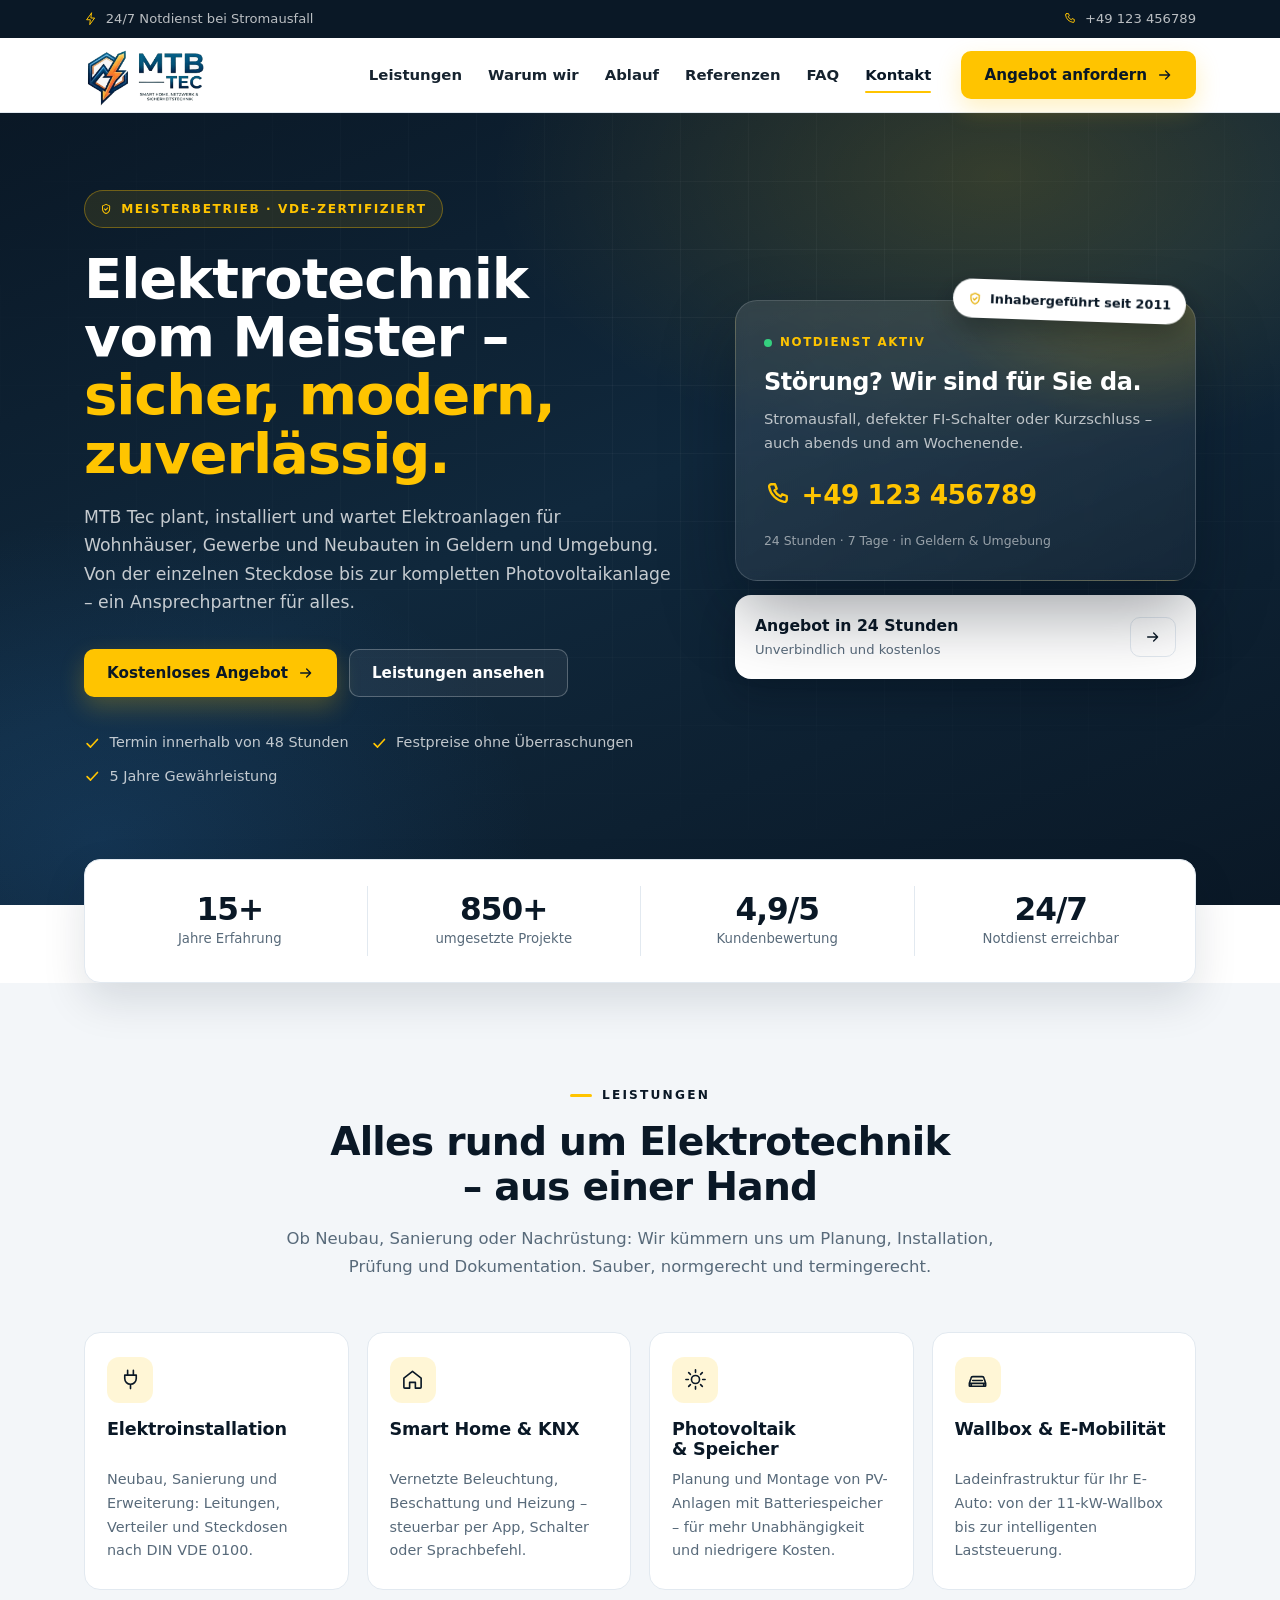
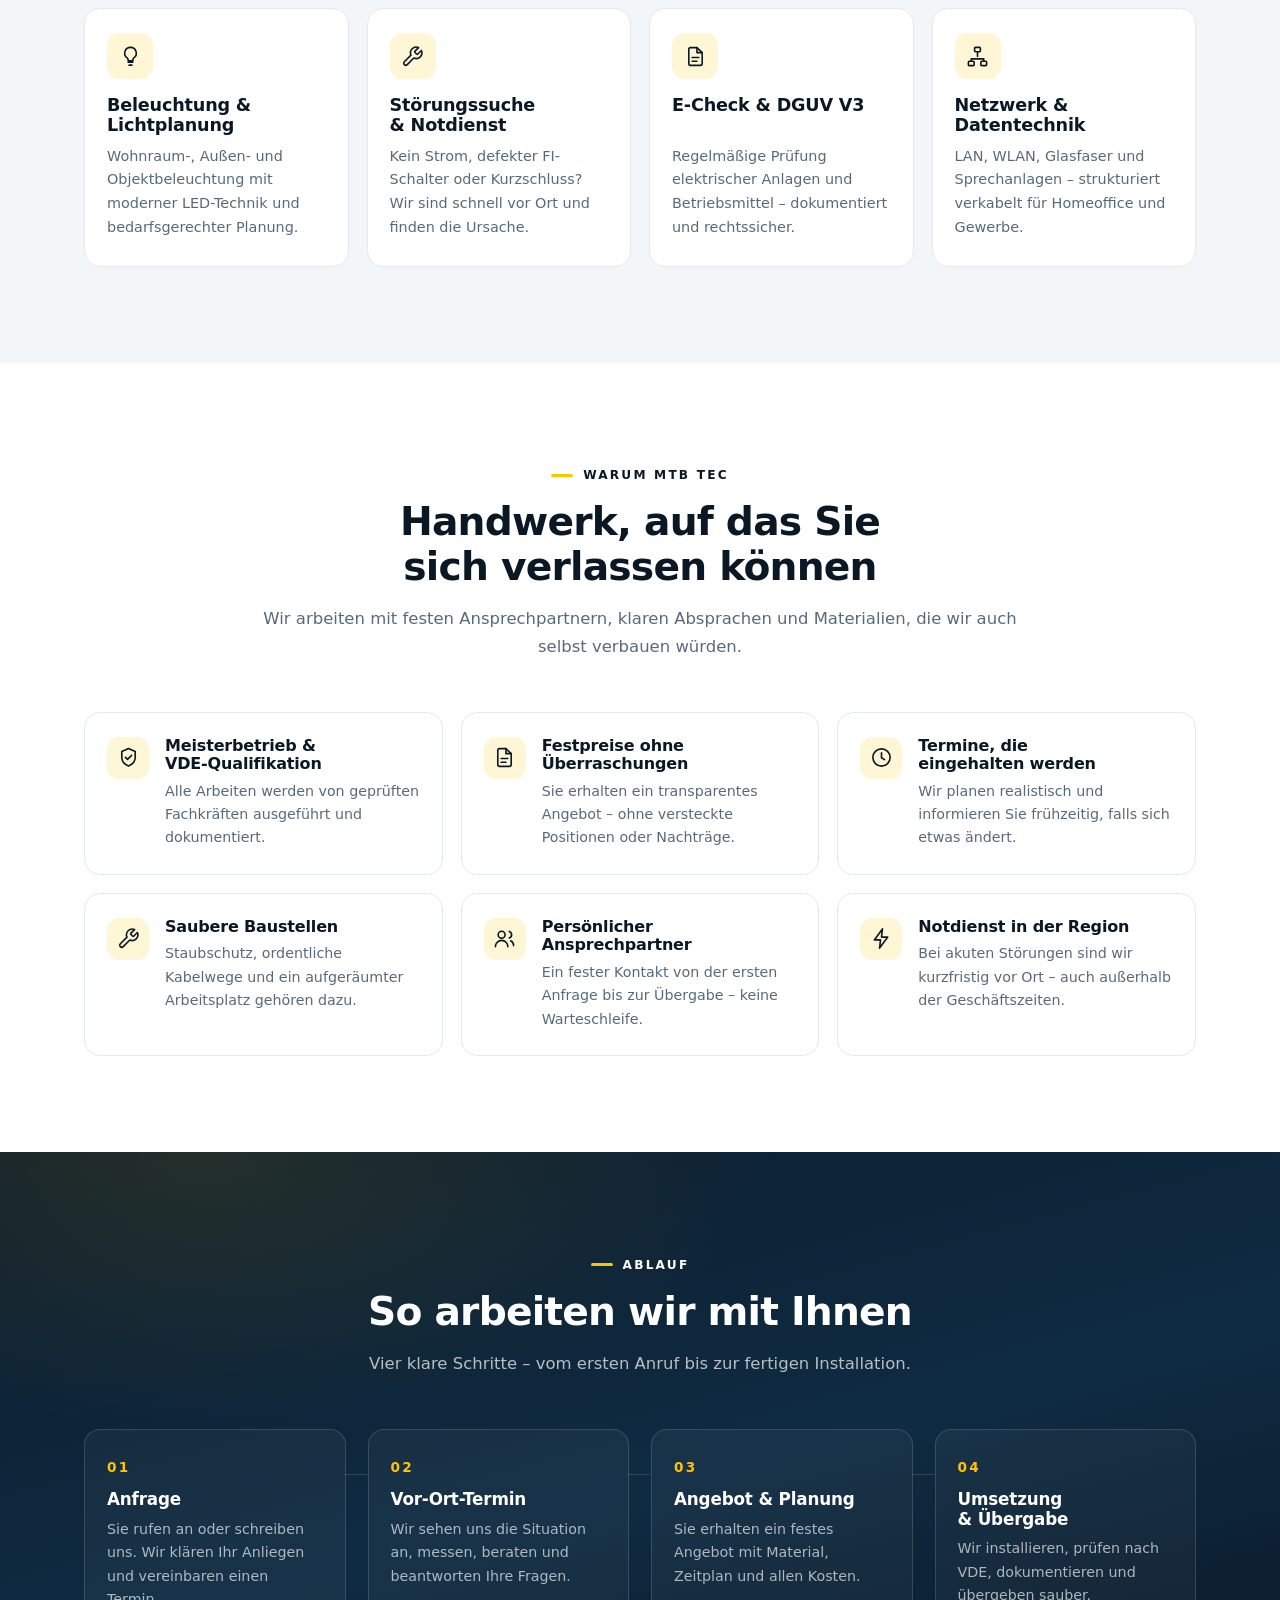
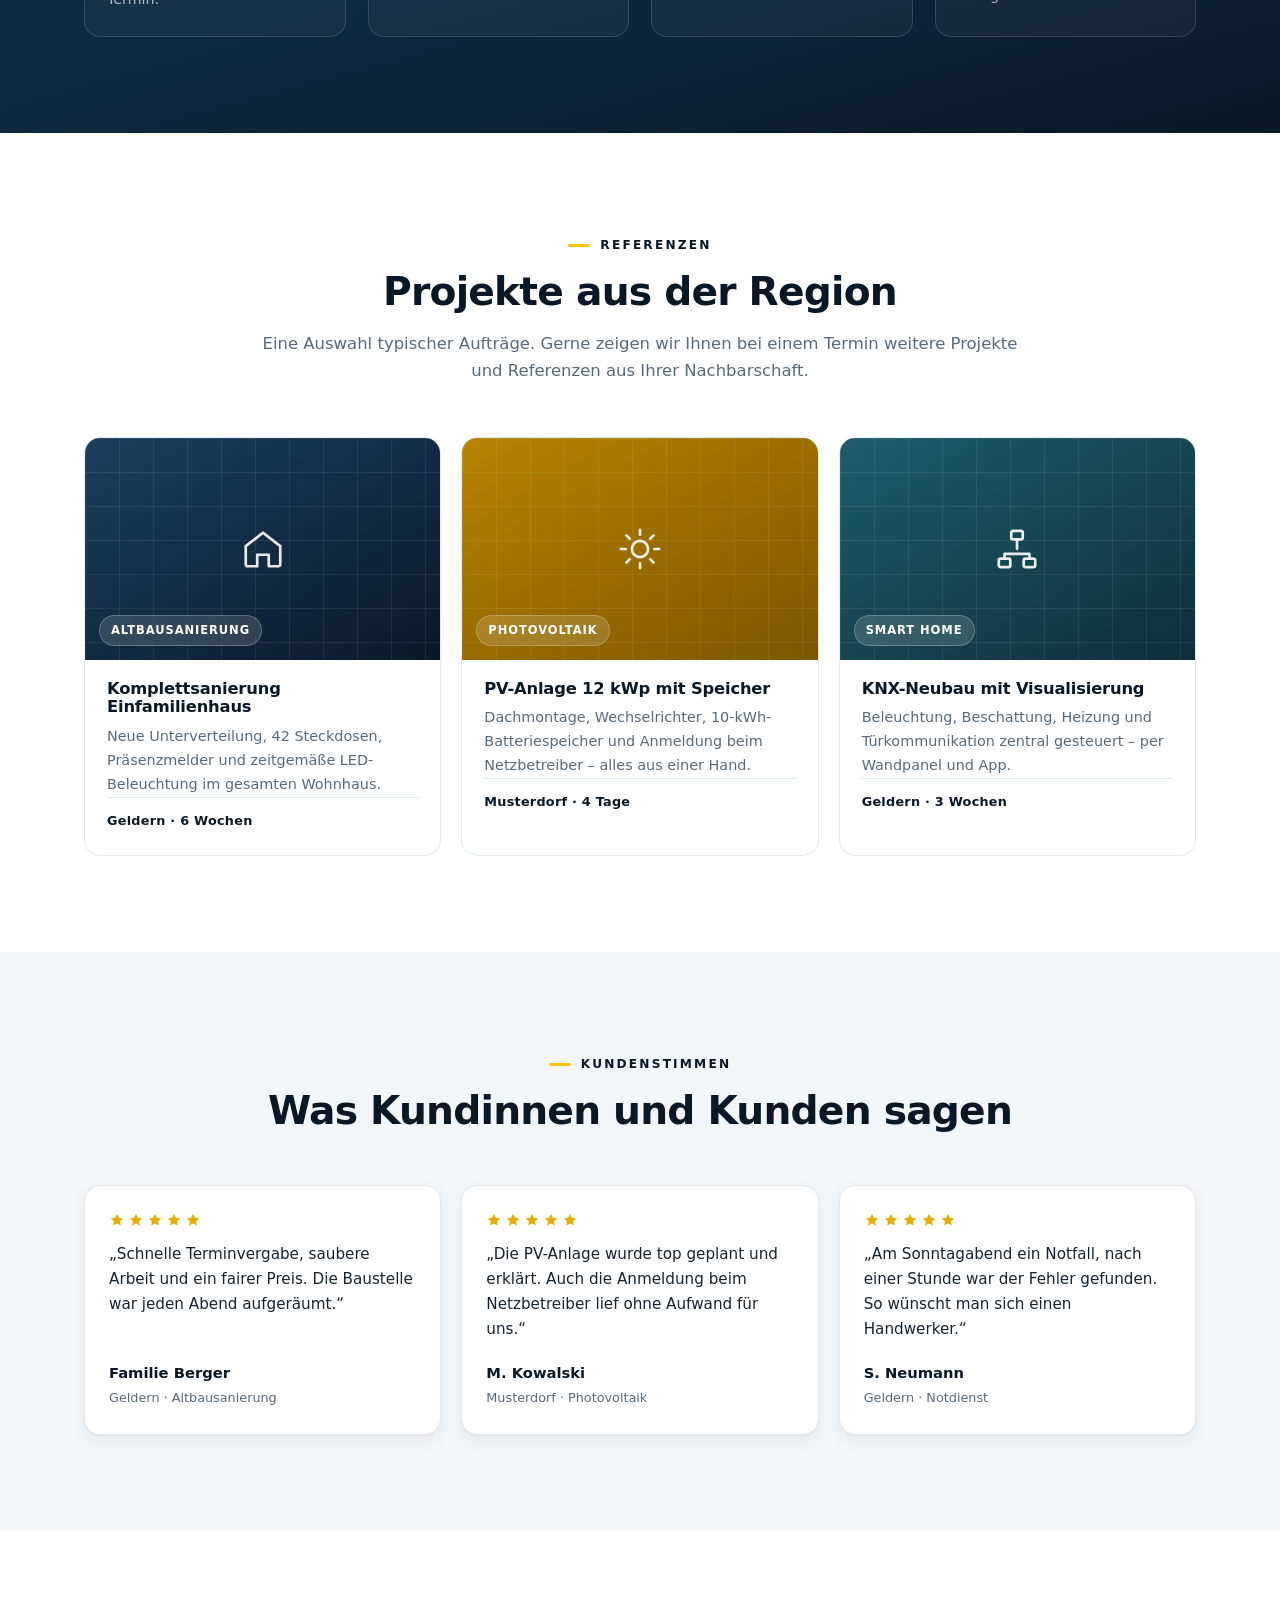
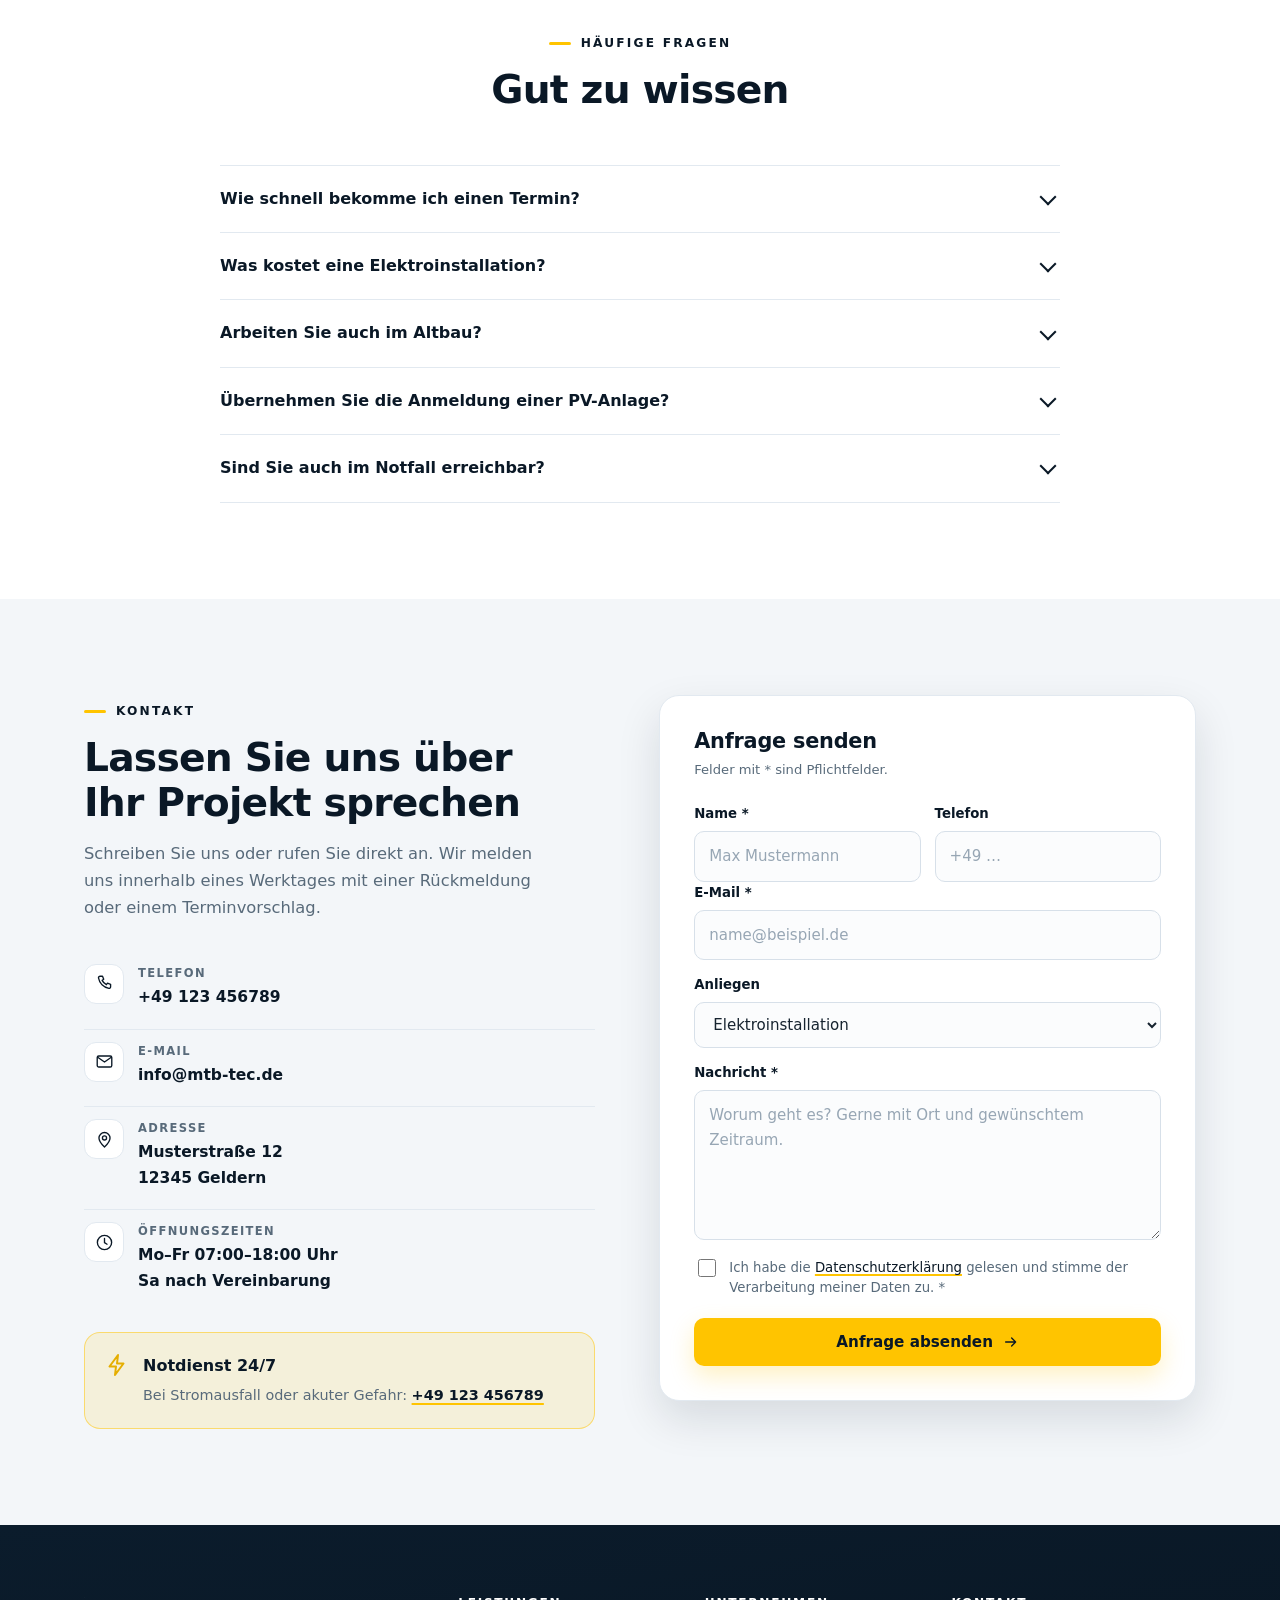
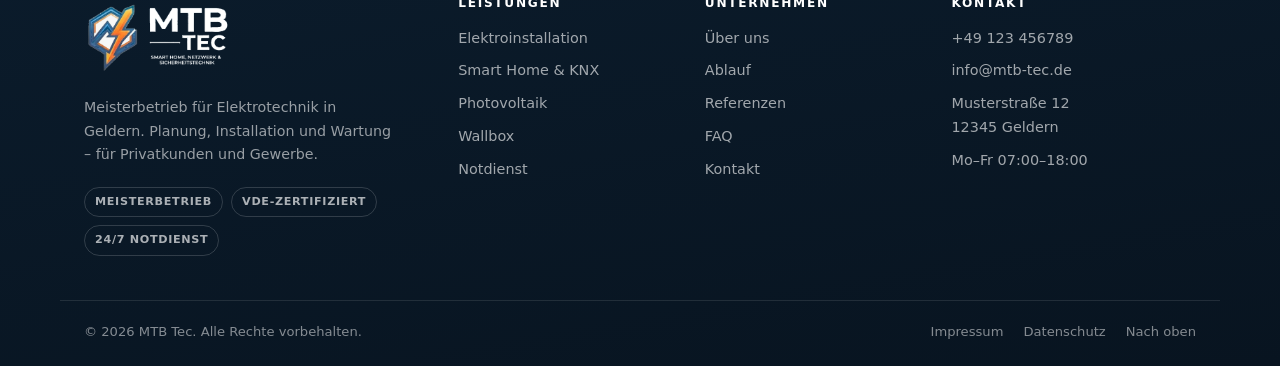
==== index.html @ 75c951a9 "Änderung 2" ====
<!DOCTYPE html>
<html lang="de">
<head>
  <meta charset="utf-8">
  <meta name="viewport" content="width=device-width, initial-scale=1">
  <title>MTB Tec – Elektrotechnik in Geldern</title>
  <meta name="description" content="MTB Tec ist Ihr Fachbetrieb für Elektrotechnik in Geldern: Elektroinstallation, Smart Home, Photovoltaik, Wallbox, Beleuchtung und 24-Stunden-Notdienst.">
  <meta name="theme-color" content="#0a1826">
  <link rel="canonical" href="https://jbelascoain.github.io/mtb-tec/">

  <!-- Open Graph / Social -->
  <meta property="og:type" content="website">
  <meta property="og:locale" content="de_DE">
  <meta property="og:site_name" content="MTB Tec">
  <meta property="og:title" content="MTB Tec – Elektrotechnik in Geldern">
  <meta property="og:description" content="Elektroinstallation, Smart Home, Photovoltaik und 24h-Notdienst vom Meisterbetrieb.">
  <meta property="og:url" content="https://jbelascoain.github.io/mtb-tec/">

  <link rel="icon" href="assets/img/favicon.ico" sizes="any">
  <link rel="icon" type="image/png" sizes="32x32" href="assets/img/favicon-32.png">
  <link rel="icon" type="image/png" sizes="192x192" href="assets/img/favicon-192.png">
  <link rel="apple-touch-icon" href="assets/img/apple-touch-icon.png">
  <meta property="og:image" content="https://jbelascoain.github.io/mtb-tec/assets/img/logo.png">
  <link rel="stylesheet" href="assets/css/styles.css">

  <!-- Nur aktiv, wenn JavaScript verfügbar ist (verhindert unsichtbare Inhalte) -->
  <script>document.documentElement.classList.add('js');</script>

  <script type="application/ld+json">
  {
    "@context": "https://schema.org",
    "@type": "Electrician",
    "name": "MTB Tec",
    "description": "Fachbetrieb für Elektrotechnik: Elektroinstallation, Smart Home, Photovoltaik, Wallbox und Notdienst.",
    "url": "https://jbelascoain.github.io/mtb-tec/",
    "telephone": "+49 152 3192 6546",
    "email": "info@mtb-tec.de",
    "priceRange": "€€",
    "address": {
      "@type": "PostalAddress",
      "streetAddress": "Elisabethstr. 8",
      "postalCode": "47608",
      "addressLocality": "Geldern",
      "addressCountry": "DE"
    },
    "areaServed": {
      "@type": "City",
      "name": "Geldern"
    },
    "openingHoursSpecification": [
      {
        "@type": "OpeningHoursSpecification",
        "dayOfWeek": ["Monday", "Tuesday", "Wednesday", "Thursday", "Friday"],
        "opens": "07:00",
        "closes": "16:00"
      }
    ]
  }
  </script>
</head>
<body>

  <a class="skip-link" href="#main">Zum Inhalt springen</a>

  <!-- Icon-Sprite -->
  <svg class="sprite" aria-hidden="true" focusable="false" xmlns="http://www.w3.org/2000/svg">
    <symbol id="i-bolt" viewBox="0 0 24 24"><path d="M13 2 4.5 13.5H11l-1 8.5 8.5-11.5H12l1-8.5Z"/></symbol>
    <symbol id="i-plug" viewBox="0 0 24 24"><path d="M9 2.5v5M15 2.5v5M6 7.5h12v3.5a6 6 0 0 1-6 6 6 6 0 0 1-6-6V7.5ZM12 17v4.5"/></symbol>
    <symbol id="i-home" viewBox="0 0 24 24"><path d="m3 10.5 9-7 9 7V20a1 1 0 0 1-1 1h-5v-6H9v6H4a1 1 0 0 1-1-1Z"/></symbol>
    <symbol id="i-sun" viewBox="0 0 24 24"><circle cx="12" cy="12" r="4.2"/><path d="M12 2v2.5M12 19.5V22M2 12h2.5M19.5 12H22M4.9 4.9l1.8 1.8M17.3 17.3l1.8 1.8M19.1 4.9l-1.8 1.8M6.7 17.3l-1.8 1.8"/></symbol>
    <symbol id="i-car" viewBox="0 0 24 24"><path d="M4 16h16M5.5 16v2.5M18.5 16v2.5M3.5 16l1.7-5.4A2 2 0 0 1 7.1 9h9.8a2 2 0 0 1 1.9 1.6l1.7 5.4v2.5a.5.5 0 0 1-.5.5H4a.5.5 0 0 1-.5-.5Z"/><path d="M7 13h10"/></symbol>
    <symbol id="i-bulb" viewBox="0 0 24 24"><path d="M9.5 18h5M10.5 21h3M12 2.5a6 6 0 0 1 3.5 10.9c-.6.5-1 1.2-1 2v1.1h-5v-1.1c0-.8-.4-1.5-1-2A6 6 0 0 1 12 2.5Z"/></symbol>
    <symbol id="i-tool" viewBox="0 0 24 24"><path d="M14.6 6.4a1 1 0 0 0 0 1.4l1.6 1.6a1 1 0 0 0 1.4 0l3.7-3.7a6 6 0 0 1-7.9 7.9l-6.9 6.9a2.1 2.1 0 0 1-3-3l6.9-6.9a6 6 0 0 1 7.9-7.9Z"/></symbol>
    <symbol id="i-shield" viewBox="0 0 24 24"><path d="M12 2.7 5 5.7v6c0 4.5 3 7.6 7 9.1 4-1.5 7-4.6 7-9.1v-6Z"/><path d="m8.8 11.8 2.2 2.2 4.2-4.2"/></symbol>
    <symbol id="i-network" viewBox="0 0 24 24"><rect x="9" y="2.5" width="6" height="4.5" rx="1"/><rect x="2.5" y="17" width="6" height="4.5" rx="1"/><rect x="15.5" y="17" width="6" height="4.5" rx="1"/><path d="M12 7v5M5.5 17v-2.5h13V17"/></symbol>
    <symbol id="i-phone" viewBox="0 0 24 24"><path d="M6.4 2.8h3.1l1.5 3.9-2 1.4a12.4 12.4 0 0 0 5.4 5.4l1.4-2 3.9 1.5v3.1a2 2 0 0 1-2.2 2A16.2 16.2 0 0 1 4.4 5a2 2 0 0 1 2-2.2Z"/></symbol>
    <symbol id="i-mail" viewBox="0 0 24 24"><rect x="2.8" y="5" width="18.4" height="14" rx="2"/><path d="m3.4 6.6 8.6 6 8.6-6"/></symbol>
    <symbol id="i-pin" viewBox="0 0 24 24"><path d="M12 21.5s7-6.4 7-11.3A7 7 0 0 0 5 10.2c0 4.9 7 11.3 7 11.3Z"/><circle cx="12" cy="10" r="2.6"/></symbol>
    <symbol id="i-clock" viewBox="0 0 24 24"><circle cx="12" cy="12" r="9"/><path d="M12 7v5.2l3.2 2"/></symbol>
    <symbol id="i-check" viewBox="0 0 24 24"><path d="m4.5 12.5 5 5 10-11"/></symbol>
    <symbol id="i-arrow" viewBox="0 0 24 24"><path d="M4 12h15M13 6l6 6-6 6"/></symbol>
    <symbol id="i-star" viewBox="0 0 24 24"><path d="m12 2.8 2.8 5.9 6.4.9-4.7 4.5 1.2 6.3L12 17.4 6.3 20.4l1.2-6.3L2.8 9.6l6.4-.9Z"/></symbol>
    <symbol id="i-users" viewBox="0 0 24 24"><circle cx="9" cy="8" r="3.6"/><path d="M2.5 20.5a6.5 6.5 0 0 1 13 0M17 4.6a3.6 3.6 0 0 1 0 6.8M18.5 14.4a5.6 5.6 0 0 1 3 5"/></symbol>
    <symbol id="i-file" viewBox="0 0 24 24"><path d="M13.5 2.8H6.8a1.8 1.8 0 0 0-1.8 1.8v14.8a1.8 1.8 0 0 0 1.8 1.8h10.4a1.8 1.8 0 0 0 1.8-1.8V8Z"/><path d="M13.5 2.8V8H19M8.5 13h7M8.5 17h5"/></symbol>
  </svg>

  <!-- Top-Bar -->
  <div class="topbar">
    <div class="container topbar-inner">
      <span class="topbar-item">
        <svg class="icon" aria-hidden="true"><use href="#i-bolt"></use></svg>
        24/7 Notdienst bei Stromausfall
      </span>
      <a class="topbar-item topbar-link" href="tel:+49 152 3192 6546">
        <svg class="icon" aria-hidden="true"><use href="#i-phone"></use></svg>
        +49 123 456789
      </a>
    </div>
  </div>

  <!-- Header -->
  <header class="site-header" id="site-header">
    <div class="container header-inner">
      <a class="logo" href="#top" aria-label="MTB Tec – zur Startseite">
        <img class="logo-img" src="assets/img/logo.png" alt="MTB Tec – Smart Home, Netzwerk &amp; Sicherheitstechnik" width="828" height="423">
      </a>

      <nav class="nav" id="nav" aria-label="Hauptnavigation">
        <ul class="nav-list">
          <li><a href="#leistungen">Leistungen</a></li>
          <li><a href="#vorteile">Warum wir</a></li>
          <li><a href="#ablauf">Ablauf</a></li>
          <li><a href="#referenzen">Referenzen</a></li>
          <li><a href="#faq">FAQ</a></li>
          <li><a href="#kontakt">Kontakt</a></li>
        </ul>
        <a class="btn btn-accent nav-cta" href="#kontakt">
          Angebot anfordern
          <svg class="icon" aria-hidden="true"><use href="#i-arrow"></use></svg>
        </a>
      </nav>

      <button class="nav-toggle" id="nav-toggle" aria-expanded="false" aria-controls="nav" aria-label="Menü öffnen">
        <span></span><span></span><span></span>
      </button>
    </div>
  </header>

  <main id="main">

    <!-- Hero -->
    <section class="hero" id="top">
      <div class="container hero-grid">
        <div class="hero-copy">
          <p class="pill">
            <svg class="icon" aria-hidden="true"><use href="#i-shield"></use></svg>
            Meisterbetrieb · VDE-zertifiziert
          </p>
          <h1>Elektrotechnik vom Meister – <span class="hl">sicher, modern, zuverlässig.</span></h1>
          <p class="hero-lead">
            MTB Tec plant, installiert und wartet Elektroanlagen für Wohnhäuser, Gewerbe und Neubauten
            in Geldern und Umgebung. Von der einzelnen Steckdose bis zur kompletten
            Photovoltaikanlage – ein Ansprechpartner für alles.
          </p>

          <div class="hero-actions">
            <a class="btn btn-accent" href="#kontakt">
              Kostenloses Angebot
              <svg class="icon" aria-hidden="true"><use href="#i-arrow"></use></svg>
            </a>
            <a class="btn btn-ghost" href="#leistungen">Leistungen ansehen</a>
          </div>

          <ul class="hero-checks">
            <li><svg class="icon" aria-hidden="true"><use href="#i-check"></use></svg> Termin innerhalb von 48&nbsp;Stunden</li>
            <li><svg class="icon" aria-hidden="true"><use href="#i-check"></use></svg> Festpreise ohne Überraschungen</li>
            <li><svg class="icon" aria-hidden="true"><use href="#i-check"></use></svg> 5 Jahre Gewährleistung</li>
          </ul>
        </div>

        <div class="hero-aside">
          <div class="hero-chip">
            <svg class="icon" aria-hidden="true"><use href="#i-shield"></use></svg>
            Inhabergeführt seit 2011
          </div>

          <div class="card-emergency">
            <p class="status"><span class="dot" aria-hidden="true"></span> Notdienst aktiv</p>
            <h2>Störung? Wir sind für Sie da.</h2>
            <p class="muted-light">Stromausfall, defekter FI-Schalter oder Kurzschluss – auch abends und am Wochenende.</p>
            <a class="emergency-phone" href="tel:+49 152 3192 6546">
              <svg class="icon" aria-hidden="true"><use href="#i-phone"></use></svg>
              +49 123 456789
            </a>
            <p class="tiny">24 Stunden · 7 Tage · in Geldern &amp; Umgebung</p>
          </div>

          <div class="card-quote">
            <div>
              <strong>Angebot in 24&nbsp;Stunden</strong>
              <span>Unverbindlich und kostenlos</span>
            </div>
            <a class="btn btn-outline btn-sm" href="#kontakt" aria-label="Zum Kontaktformular">
              <svg class="icon" aria-hidden="true"><use href="#i-arrow"></use></svg>
            </a>
          </div>
        </div>
      </div>
    </section>

    <!-- Zahlen -->
    <div class="container">
      <div class="stats reveal">
        <div class="stat">
          <strong>15+</strong>
          <span>Jahre Erfahrung</span>
        </div>
        <div class="stat">
          <strong>850+</strong>
          <span>umgesetzte Projekte</span>
        </div>
        <div class="stat">
          <strong>4,9/5</strong>
          <span>Kundenbewertung</span>
        </div>
        <div class="stat">
          <strong>24/7</strong>
          <span>Notdienst erreichbar</span>
        </div>
      </div>
    </div>

    <!-- Leistungen -->
    <section class="section section--soft" id="leistungen">
      <div class="container">
        <div class="section-head reveal">
          <p class="eyebrow">Leistungen</p>
          <h2>Alles rund um Elektrotechnik – aus einer Hand</h2>
          <p>
            Ob Neubau, Sanierung oder Nachrüstung: Wir kümmern uns um Planung, Installation,
            Prüfung und Dokumentation. Sauber, normgerecht und termingerecht.
          </p>
        </div>

        <div class="service-grid">
          <article class="service reveal">
            <span class="icon-badge"><svg class="icon" aria-hidden="true"><use href="#i-plug"></use></svg></span>
            <h3>Elektroinstallation</h3>
            <p>Neubau, Sanierung und Erweiterung: Leitungen, Verteiler und Steckdosen nach DIN&nbsp;VDE&nbsp;0100.</p>
          </article>

          <article class="service reveal" style="--d:.05s">
            <span class="icon-badge"><svg class="icon" aria-hidden="true"><use href="#i-home"></use></svg></span>
            <h3>Smart Home &amp; KNX</h3>
            <p>Vernetzte Beleuchtung, Beschattung und Heizung – steuerbar per App, Schalter oder Sprachbefehl.</p>
          </article>

          <article class="service reveal" style="--d:.1s">
            <span class="icon-badge"><svg class="icon" aria-hidden="true"><use href="#i-sun"></use></svg></span>
            <h3>Photovoltaik &amp; Speicher</h3>
            <p>Planung und Montage von PV-Anlagen mit Batteriespeicher – für mehr Unabhängigkeit und niedrigere Kosten.</p>
          </article>

          <article class="service reveal" style="--d:.15s">
            <span class="icon-badge"><svg class="icon" aria-hidden="true"><use href="#i-car"></use></svg></span>
            <h3>Wallbox &amp; E-Mobilität</h3>
            <p>Ladeinfrastruktur für Ihr E-Auto: von der 11-kW-Wallbox bis zur intelligenten Laststeuerung.</p>
          </article>

          <article class="service reveal">
            <span class="icon-badge"><svg class="icon" aria-hidden="true"><use href="#i-bulb"></use></svg></span>
            <h3>Beleuchtung &amp; Lichtplanung</h3>
            <p>Wohnraum-, Außen- und Objektbeleuchtung mit moderner LED-Technik und bedarfsgerechter Planung.</p>
          </article>

          <article class="service reveal" style="--d:.05s">
            <span class="icon-badge"><svg class="icon" aria-hidden="true"><use href="#i-tool"></use></svg></span>
            <h3>Störungssuche &amp; Notdienst</h3>
            <p>Kein Strom, defekter FI-Schalter oder Kurzschluss? Wir sind schnell vor Ort und finden die Ursache.</p>
          </article>

          <article class="service reveal" style="--d:.1s">
            <span class="icon-badge"><svg class="icon" aria-hidden="true"><use href="#i-file"></use></svg></span>
            <h3>E-Check &amp; DGUV V3</h3>
            <p>Regelmäßige Prüfung elektrischer Anlagen und Betriebsmittel – dokumentiert und rechtssicher.</p>
          </article>

          <article class="service reveal" style="--d:.15s">
            <span class="icon-badge"><svg class="icon" aria-hidden="true"><use href="#i-network"></use></svg></span>
            <h3>Netzwerk &amp; Datentechnik</h3>
            <p>LAN, WLAN, Glasfaser und Sprechanlagen – strukturiert verkabelt für Homeoffice und Gewerbe.</p>
          </article>
        </div>
      </div>
    </section>

    <!-- Vorteile -->
    <section class="section" id="vorteile">
      <div class="container">
        <div class="section-head reveal">
          <p class="eyebrow">Warum MTB Tec</p>
          <h2>Handwerk, auf das Sie sich verlassen können</h2>
          <p>Wir arbeiten mit festen Ansprechpartnern, klaren Absprachen und Materialien, die wir auch selbst verbauen würden.</p>
        </div>

        <div class="feature-grid">
          <div class="feature reveal">
            <span class="icon-badge"><svg class="icon" aria-hidden="true"><use href="#i-shield"></use></svg></span>
            <div>
              <h3>Meisterbetrieb &amp; VDE-Qualifikation</h3>
              <p>Alle Arbeiten werden von geprüften Fachkräften ausgeführt und dokumentiert.</p>
            </div>
          </div>

          <div class="feature reveal" style="--d:.05s">
            <span class="icon-badge"><svg class="icon" aria-hidden="true"><use href="#i-file"></use></svg></span>
            <div>
              <h3>Festpreise ohne Überraschungen</h3>
              <p>Sie erhalten ein transparentes Angebot – ohne versteckte Positionen oder Nachträge.</p>
            </div>
          </div>

          <div class="feature reveal" style="--d:.1s">
            <span class="icon-badge"><svg class="icon" aria-hidden="true"><use href="#i-clock"></use></svg></span>
            <div>
              <h3>Termine, die eingehalten werden</h3>
              <p>Wir planen realistisch und informieren Sie frühzeitig, falls sich etwas ändert.</p>
            </div>
          </div>

          <div class="feature reveal" style="--d:.15s">
            <span class="icon-badge"><svg class="icon" aria-hidden="true"><use href="#i-tool"></use></svg></span>
            <div>
              <h3>Saubere Baustellen</h3>
              <p>Staubschutz, ordentliche Kabelwege und ein aufgeräumter Arbeitsplatz gehören dazu.</p>
            </div>
          </div>

          <div class="feature reveal" style="--d:.2s">
            <span class="icon-badge"><svg class="icon" aria-hidden="true"><use href="#i-users"></use></svg></span>
            <div>
              <h3>Persönlicher Ansprechpartner</h3>
              <p>Ein fester Kontakt von der ersten Anfrage bis zur Übergabe – keine Warteschleife.</p>
            </div>
          </div>

          <div class="feature reveal" style="--d:.25s">
            <span class="icon-badge"><svg class="icon" aria-hidden="true"><use href="#i-bolt"></use></svg></span>
            <div>
              <h3>Notdienst in der Region</h3>
              <p>Bei akuten Störungen sind wir kurzfristig vor Ort – auch außerhalb der Geschäftszeiten.</p>
            </div>
          </div>
        </div>
      </div>
    </section>

    <!-- Ablauf -->
    <section class="section section--ink" id="ablauf">
      <div class="container">
        <div class="section-head reveal">
          <p class="eyebrow">Ablauf</p>
          <h2>So arbeiten wir mit Ihnen</h2>
          <p>Vier klare Schritte – vom ersten Anruf bis zur fertigen Installation.</p>
        </div>

        <ol class="steps">
          <li class="step reveal">
            <span class="step-num" aria-hidden="true">01</span>
            <h3>Anfrage</h3>
            <p>Sie rufen an oder schreiben uns. Wir klären Ihr Anliegen und vereinbaren einen Termin.</p>
          </li>
          <li class="step reveal" style="--d:.08s">
            <span class="step-num" aria-hidden="true">02</span>
            <h3>Vor-Ort-Termin</h3>
            <p>Wir sehen uns die Situation an, messen, beraten und beantworten Ihre Fragen.</p>
          </li>
          <li class="step reveal" style="--d:.16s">
            <span class="step-num" aria-hidden="true">03</span>
            <h3>Angebot &amp; Planung</h3>
            <p>Sie erhalten ein festes Angebot mit Material, Zeitplan und allen Kosten.</p>
          </li>
          <li class="step reveal" style="--d:.24s">
            <span class="step-num" aria-hidden="true">04</span>
            <h3>Umsetzung &amp; Übergabe</h3>
            <p>Wir installieren, prüfen nach VDE, dokumentieren und übergeben sauber.</p>
          </li>
        </ol>
      </div>
    </section>

    <!-- Referenzen -->
    <section class="section" id="referenzen">
      <div class="container">
        <div class="section-head reveal">
          <p class="eyebrow">Referenzen</p>
          <h2>Projekte aus der Region</h2>
          <p>
            Eine Auswahl typischer Aufträge. Gerne zeigen wir Ihnen bei einem Termin weitere
            Projekte und Referenzen aus Ihrer Nachbarschaft.
          </p>
        </div>

        <div class="ref-grid">
          <article class="ref-card reveal">
            <div class="ref-thumb ref-thumb--1">
              <svg class="icon" aria-hidden="true"><use href="#i-home"></use></svg>
              <span class="ref-tag">Altbausanierung</span>
            </div>
            <div class="ref-body">
              <h3>Komplettsanierung Einfamilienhaus</h3>
              <p>Neue Unterverteilung, 42 Steckdosen, Präsenzmelder und zeitgemäße LED-Beleuchtung im gesamten Wohnhaus.</p>
              <p class="ref-meta">Geldern · 6 Wochen</p>
            </div>
          </article>

          <article class="ref-card reveal" style="--d:.08s">
            <div class="ref-thumb ref-thumb--2">
              <svg class="icon" aria-hidden="true"><use href="#i-sun"></use></svg>
              <span class="ref-tag">Photovoltaik</span>
            </div>
            <div class="ref-body">
              <h3>PV-Anlage 12 kWp mit Speicher</h3>
              <p>Dachmontage, Wechselrichter, 10-kWh-Batteriespeicher und Anmeldung beim Netzbetreiber – alles aus einer Hand.</p>
              <p class="ref-meta">Musterdorf · 4 Tage</p>
            </div>
          </article>

          <article class="ref-card reveal" style="--d:.16s">
            <div class="ref-thumb ref-thumb--3">
              <svg class="icon" aria-hidden="true"><use href="#i-network"></use></svg>
              <span class="ref-tag">Smart Home</span>
            </div>
            <div class="ref-body">
              <h3>KNX-Neubau mit Visualisierung</h3>
              <p>Beleuchtung, Beschattung, Heizung und Türkommunikation zentral gesteuert – per Wandpanel und App.</p>
              <p class="ref-meta">Geldern · 3 Wochen</p>
            </div>
          </article>
        </div>
      </div>
    </section>

    <!-- Stimmen -->
    <section class="section section--soft" id="stimmen">
      <div class="container">
        <div class="section-head reveal">
          <p class="eyebrow">Kundenstimmen</p>
          <h2>Was Kundinnen und Kunden sagen</h2>
        </div>

        <div class="quote-grid">
          <figure class="quote reveal">
            <div class="stars" aria-hidden="true">
              <svg class="icon"><use href="#i-star"></use></svg><svg class="icon"><use href="#i-star"></use></svg><svg class="icon"><use href="#i-star"></use></svg><svg class="icon"><use href="#i-star"></use></svg><svg class="icon"><use href="#i-star"></use></svg>
            </div>
            <blockquote><p>„Schnelle Terminvergabe, saubere Arbeit und ein fairer Preis. Die Baustelle war jeden Abend aufgeräumt.“</p></blockquote>
            <figcaption><strong>Familie Berger</strong><span>Geldern · Altbausanierung</span></figcaption>
            <span class="sr-only">Bewertung: 5 von 5 Sternen</span>
          </figure>

          <figure class="quote reveal" style="--d:.08s">
            <div class="stars" aria-hidden="true">
              <svg class="icon"><use href="#i-star"></use></svg><svg class="icon"><use href="#i-star"></use></svg><svg class="icon"><use href="#i-star"></use></svg><svg class="icon"><use href="#i-star"></use></svg><svg class="icon"><use href="#i-star"></use></svg>
            </div>
            <blockquote><p>„Die PV-Anlage wurde top geplant und erklärt. Auch die Anmeldung beim Netzbetreiber lief ohne Aufwand für uns.“</p></blockquote>
            <figcaption><strong>M. Kowalski</strong><span>Musterdorf · Photovoltaik</span></figcaption>
            <span class="sr-only">Bewertung: 5 von 5 Sternen</span>
          </figure>

          <figure class="quote reveal" style="--d:.16s">
            <div class="stars" aria-hidden="true">
              <svg class="icon"><use href="#i-star"></use></svg><svg class="icon"><use href="#i-star"></use></svg><svg class="icon"><use href="#i-star"></use></svg><svg class="icon"><use href="#i-star"></use></svg><svg class="icon"><use href="#i-star"></use></svg>
            </div>
            <blockquote><p>„Am Sonntagabend ein Notfall, nach einer Stunde war der Fehler gefunden. So wünscht man sich einen Handwerker.“</p></blockquote>
            <figcaption><strong>S. Neumann</strong><span>Geldern · Notdienst</span></figcaption>
            <span class="sr-only">Bewertung: 5 von 5 Sternen</span>
          </figure>
        </div>
      </div>
    </section>

    <!-- FAQ -->
    <section class="section" id="faq">
      <div class="container">
        <div class="section-head reveal">
          <p class="eyebrow">Häufige Fragen</p>
          <h2>Gut zu wissen</h2>
        </div>

        <div class="faq reveal">
          <details>
            <summary>Wie schnell bekomme ich einen Termin?</summary>
            <p>In der Regel innerhalb von 48 Stunden. Bei einer akuten Störung kommen wir im Rahmen des Notdienstes so schnell wie möglich – meist noch am selben Tag.</p>
          </details>

          <details>
            <summary>Was kostet eine Elektroinstallation?</summary>
            <p>Das hängt von Umfang und Ausstattung ab. Nach einem kostenlosen Vor-Ort-Termin erhalten Sie ein festes Angebot. Kleine Arbeiten rechnen wir nach Aufwand zu transparenten Stundensätzen ab.</p>
          </details>

          <details>
            <summary>Arbeiten Sie auch im Altbau?</summary>
            <p>Ja, Altbausanierungen sind einer unserer Schwerpunkte. Wir prüfen die vorhandene Substanz, erneuern bei Bedarf Leitungen und Zählerplatz und arbeiten möglichst staubarm.</p>
          </details>

          <details>
            <summary>Übernehmen Sie die Anmeldung einer PV-Anlage?</summary>
            <p>Ja. Wir übernehmen die Anmeldung beim Netzbetreiber und im Marktstammdatenregister sowie die Abstimmung mit dem zuständigen Messstellenbetreiber.</p>
          </details>

          <details>
            <summary>Sind Sie auch im Notfall erreichbar?</summary>
            <p>Unser Notdienst ist rund um die Uhr erreichbar. Rufen Sie einfach an – wir klären am Telefon, ob ein sofortiger Einsatz nötig ist.</p>
          </details>
        </div>
      </div>
    </section>

    <!-- Kontakt -->
    <section class="section section--soft" id="kontakt">
      <div class="container contact-grid">
        <div class="contact-info reveal">
          <p class="eyebrow">Kontakt</p>
          <h2>Lassen Sie uns über Ihr Projekt sprechen</h2>
          <p class="lead">
            Schreiben Sie uns oder rufen Sie direkt an. Wir melden uns innerhalb eines
            Werktages mit einer Rückmeldung oder einem Terminvorschlag.
          </p>

          <ul class="contact-list">
            <li>
              <span class="icon-badge"><svg class="icon" aria-hidden="true"><use href="#i-phone"></use></svg></span>
              <div>
                <span class="label">Telefon</span>
                <a href="tel:+49 152 3192 6546">+49 123 456789</a>
              </div>
            </li>
            <li>
              <span class="icon-badge"><svg class="icon" aria-hidden="true"><use href="#i-mail"></use></svg></span>
              <div>
                <span class="label">E-Mail</span>
                <a href="mailto:info@mtb-tec.de">info@mtb-tec.de</a>
              </div>
            </li>
            <li>
              <span class="icon-badge"><svg class="icon" aria-hidden="true"><use href="#i-pin"></use></svg></span>
              <div>
                <span class="label">Adresse</span>
                <address>Musterstraße 12<br>12345 Geldern</address>
              </div>
            </li>
            <li>
              <span class="icon-badge"><svg class="icon" aria-hidden="true"><use href="#i-clock"></use></svg></span>
              <div>
                <span class="label">Öffnungszeiten</span>
                <p>Mo–Fr 07:00–18:00 Uhr<br>Sa nach Vereinbarung</p>
              </div>
            </li>
          </ul>

          <div class="notdienst-box">
            <svg class="icon" aria-hidden="true"><use href="#i-bolt"></use></svg>
            <div>
              <strong>Notdienst 24/7</strong>
              <p>Bei Stromausfall oder akuter Gefahr: <a href="tel:+49 152 3192 6546">+49 123 456789</a></p>
            </div>
          </div>
        </div>

        <div class="contact-card reveal" style="--d:.08s">
          <h3>Anfrage senden</h3>
          <p class="form-hint">Felder mit * sind Pflichtfelder.</p>

          <form class="form" id="contact-form" action="https://formspree.io/f/IHRE_FORM_ID" method="POST">
            <div class="form-row">
              <div class="field">
                <label for="name">Name *</label>
                <input id="name" name="name" type="text" autocomplete="name" required placeholder="Max Mustermann">
              </div>
              <div class="field">
                <label for="phone">Telefon</label>
                <input id="phone" name="phone" type="tel" autocomplete="tel" placeholder="+49 …">
              </div>
            </div>

            <div class="field">
              <label for="email">E-Mail *</label>
              <input id="email" name="email" type="email" autocomplete="email" required placeholder="name@beispiel.de">
            </div>

            <div class="field">
              <label for="topic">Anliegen</label>
              <select id="topic" name="topic">
                <option>Elektroinstallation</option>
                <option>Smart Home / KNX</option>
                <option>Photovoltaik &amp; Speicher</option>
                <option>Wallbox &amp; E-Mobilität</option>
                <option>Beleuchtung</option>
                <option>Störung / Notdienst</option>
                <option>Prüfung (E-Check / DGUV V3)</option>
                <option>Sonstiges</option>
              </select>
            </div>

            <div class="field">
              <label for="message">Nachricht *</label>
              <textarea id="message" name="message" rows="5" required placeholder="Worum geht es? Gerne mit Ort und gewünschtem Zeitraum."></textarea>
            </div>

            <!-- Spam-Falle: für Menschen unsichtbar -->
            <div class="hp" aria-hidden="true">
              <label for="_gotcha">Bitte nicht ausfüllen</label>
              <input id="_gotcha" name="_gotcha" type="text" tabindex="-1" autocomplete="off">
            </div>

            <label class="check">
              <input type="checkbox" name="privacy" required>
              <span>Ich habe die <a href="datenschutz.html">Datenschutzerklärung</a> gelesen und stimme der Verarbeitung meiner Daten zu. *</span>
            </label>

            <button class="btn btn-accent btn-block" type="submit">
              Anfrage absenden
              <svg class="icon" aria-hidden="true"><use href="#i-arrow"></use></svg>
            </button>

            <p class="form-status" id="form-status" role="status" aria-live="polite"></p>
          </form>
        </div>
      </div>
    </section>
  </main>

  <!-- Footer -->
  <footer class="site-footer">
    <div class="container footer-grid">
      <div class="footer-brand">
        <a class="logo logo--light" href="#top" aria-label="MTB Tec – zur Startseite">
          <img class="logo-img logo-img--footer" src="assets/img/logo-dark.png" alt="MTB Tec – Smart Home, Netzwerk &amp; Sicherheitstechnik" width="828" height="423">
        </a>
        <p>
          Meisterbetrieb für Elektrotechnik in Geldern. Planung, Installation und
          Wartung – für Privatkunden und Gewerbe.
        </p>
        <ul class="footer-badges">
          <li>Meisterbetrieb</li>
          <li>VDE-zertifiziert</li>
          <li>24/7 Notdienst</li>
        </ul>
      </div>

      <nav class="footer-col" aria-label="Leistungen">
        <h4>Leistungen</h4>
        <ul>
          <li><a href="#leistungen">Elektroinstallation</a></li>
          <li><a href="#leistungen">Smart Home &amp; KNX</a></li>
          <li><a href="#leistungen">Photovoltaik</a></li>
          <li><a href="#leistungen">Wallbox</a></li>
          <li><a href="#leistungen">Notdienst</a></li>
        </ul>
      </nav>

      <nav class="footer-col" aria-label="Unternehmen">
        <h4>Unternehmen</h4>
        <ul>
          <li><a href="#vorteile">Über uns</a></li>
          <li><a href="#ablauf">Ablauf</a></li>
          <li><a href="#referenzen">Referenzen</a></li>
          <li><a href="#faq">FAQ</a></li>
          <li><a href="#kontakt">Kontakt</a></li>
        </ul>
      </nav>

      <div class="footer-col">
        <h4>Kontakt</h4>
        <ul class="footer-contact">
          <li><a href="tel:+49 152 3192 6546">+49 123 456789</a></li>
          <li><a href="mailto:info@mtb-tec.de">info@mtb-tec.de</a></li>
          <li>Musterstraße 12<br>12345 Geldern</li>
          <li>Mo–Fr 07:00–18:00</li>
        </ul>
      </div>
    </div>

    <div class="container footer-bottom">
      <p>© <span id="year">2026</span> MTB Tec. Alle Rechte vorbehalten.</p>
      <ul>
        <li><a href="impressum.html">Impressum</a></li>
        <li><a href="datenschutz.html">Datenschutz</a></li>
        <li><a href="#top">Nach oben</a></li>
      </ul>
    </div>
  </footer>

  <!-- Mobile Schnellkontakt -->
  <div class="mobile-cta" aria-label="Schnellkontakt">
    <a class="btn btn-outline" href="tel:+49 152 3192 6546">
      <svg class="icon" aria-hidden="true"><use href="#i-phone"></use></svg>
      Anrufen
    </a>
    <a class="btn btn-accent" href="#kontakt">
      Angebot
      <svg class="icon" aria-hidden="true"><use href="#i-arrow"></use></svg>
    </a>
  </div>

  <script src="assets/js/main.js" defer></script>
</body>
</html>
---- assets/css/styles.css ----
/* ==========================================================================
   MTB Tec – Elektrotechnik
   Stylesheet (keine externen Abhängigkeiten, DSGVO-freundlich)
   ========================================================================== */

/* ---------- Tokens ---------- */
:root {
  --ink: #0a1826;
  --ink-soft: #102a3f;
  --accent: #ffc400;
  --accent-strong: #e5ae00;
  --text: #16232f;
  --muted: #586a7a;
  --bg: #ffffff;
  --bg-soft: #f3f6f9;
  --line: #e2e9f0;
  --line-dark: rgba(255, 255, 255, 0.14);

  --radius: 16px;
  --radius-sm: 10px;
  --container: 1160px;
  --header-h: 74px;

  --shadow-sm: 0 1px 2px rgba(10, 24, 38, 0.06), 0 6px 16px rgba(10, 24, 38, 0.05);
  --shadow-md: 0 18px 44px rgba(10, 24, 38, 0.12);
  --shadow-lg: 0 32px 70px rgba(4, 14, 24, 0.38);

  --ease: cubic-bezier(0.2, 0.7, 0.3, 1);
}

/* ---------- Reset / Basis ---------- */
*,
*::before,
*::after { box-sizing: border-box; }

html {
  scroll-behavior: smooth;
  scroll-padding-top: calc(var(--header-h) + 16px);
  -webkit-text-size-adjust: 100%;
}

body {
  margin: 0;
  background: var(--bg);
  color: var(--text);
  font-family: system-ui, -apple-system, "Segoe UI", Roboto, "Helvetica Neue", Arial, sans-serif;
  font-size: 1rem;
  line-height: 1.65;
  -webkit-font-smoothing: antialiased;
  text-rendering: optimizeLegibility;
}

img, svg { display: block; max-width: 100%; }

h1, h2, h3, h4 {
  margin: 0;
  color: var(--ink);
  line-height: 1.15;
  letter-spacing: -0.02em;
  font-weight: 800;
  text-wrap: balance;
}

h1 { font-size: clamp(2.15rem, 5.1vw, 3.5rem); line-height: 1.04; }
h2 { font-size: clamp(1.7rem, 3.6vw, 2.45rem); }
h3 { font-size: 1.1rem; letter-spacing: -0.01em; }
h4 { font-size: 0.82rem; text-transform: uppercase; letter-spacing: 0.14em; font-weight: 700; }

p { margin: 0; }
a { color: inherit; text-decoration: none; }
ul, ol { margin: 0; padding: 0; list-style: none; }
address { font-style: normal; }
button { font: inherit; }

:focus-visible {
  outline: 3px solid var(--accent);
  outline-offset: 3px;
  border-radius: 4px;
}

.sr-only {
  position: absolute;
  width: 1px; height: 1px;
  padding: 0; margin: -1px;
  overflow: hidden;
  clip: rect(0 0 0 0);
  white-space: nowrap;
  border: 0;
}

.skip-link {
  position: absolute;
  top: -100px;
  left: 16px;
  z-index: 200;
  padding: 12px 18px;
  background: var(--accent);
  color: var(--ink);
  font-weight: 700;
  border-radius: 0 0 var(--radius-sm) var(--radius-sm);
  transition: top 0.2s var(--ease);
}
.skip-link:focus { top: 0; }

.sprite {
  position: absolute;
  width: 0;
  height: 0;
  overflow: hidden;
}

/* Icons (Linienstil) */
.icon {
  width: 1.25em;
  height: 1.25em;
  flex: none;
  fill: none;
  stroke: currentColor;
  stroke-width: 1.7;
  stroke-linecap: round;
  stroke-linejoin: round;
}

/* ---------- Layout ---------- */
.container {
  width: 100%;
  max-width: var(--container);
  margin-inline: auto;
  padding-inline: 24px;
}

.section { padding-block: clamp(58px, 7.5vw, 96px); }
.section--soft { background: var(--bg-soft); }

.section--ink {
  background:
    radial-gradient(900px 420px at 15% 0%, rgba(255, 196, 0, 0.10), transparent 65%),
    linear-gradient(165deg, #0b1c2c 0%, #0f2b42 55%, #0a1826 100%);
  color: rgba(255, 255, 255, 0.78);
}
.section--ink h2, .section--ink h3 { color: #fff; }

.section-head {
  max-width: 760px;
  margin: 0 auto clamp(34px, 4.4vw, 52px);
  text-align: center;
}
.section-head h2 { margin-top: 14px; }
.section-head > p:last-child {
  margin-top: 16px;
  color: var(--muted);
  font-size: 1.03rem;
}
.section--ink .section-head > p:last-child { color: rgba(255, 255, 255, 0.7); }

.eyebrow {
  display: inline-flex;
  align-items: center;
  gap: 10px;
  font-size: 0.76rem;
  font-weight: 700;
  letter-spacing: 0.18em;
  text-transform: uppercase;
  color: var(--ink);
}
.eyebrow::before {
  content: "";
  width: 22px;
  height: 3px;
  border-radius: 2px;
  background: var(--accent);
}
.section--ink .eyebrow { color: #fff; }

.muted-light { color: rgba(255, 255, 255, 0.7); }
.tiny { font-size: 0.78rem; color: rgba(255, 255, 255, 0.55); }

/* ---------- Buttons ---------- */
.btn {
  display: inline-flex;
  align-items: center;
  justify-content: center;
  gap: 10px;
  padding: 14px 22px;
  border: 1px solid transparent;
  border-radius: var(--radius-sm);
  font-size: 0.95rem;
  font-weight: 700;
  line-height: 1.2;
  cursor: pointer;
  transition: transform 0.18s var(--ease), background-color 0.18s var(--ease),
              box-shadow 0.18s var(--ease), border-color 0.18s var(--ease), color 0.18s var(--ease);
}
.btn .icon { width: 1.05em; height: 1.05em; stroke-width: 2; }

.btn-accent {
  background: var(--accent);
  color: var(--ink);
  box-shadow: 0 10px 24px rgba(255, 196, 0, 0.24);
}
.btn-accent:hover {
  background: var(--accent-strong);
  transform: translateY(-2px);
  box-shadow: 0 14px 30px rgba(255, 196, 0, 0.3);
}

.btn-ghost {
  background: rgba(255, 255, 255, 0.06);
  border-color: rgba(255, 255, 255, 0.26);
  color: #fff;
}
.btn-ghost:hover {
  background: rgba(255, 255, 255, 0.12);
  border-color: rgba(255, 255, 255, 0.45);
  transform: translateY(-2px);
}

.btn-outline {
  background: transparent;
  border-color: var(--line);
  color: var(--ink);
}
.btn-outline:hover {
  border-color: var(--ink);
  background: var(--ink);
  color: #fff;
}

.btn-sm { padding: 11px 14px; }
.btn-block { width: 100%; }

.btn-accent:focus-visible { outline-color: var(--ink); }

/* ---------- Topbar ---------- */
.topbar {
  background: var(--ink);
  color: rgba(255, 255, 255, 0.72);
  font-size: 0.82rem;
}
.topbar-inner {
  display: flex;
  align-items: center;
  justify-content: space-between;
  gap: 16px;
  min-height: 38px;
}
.topbar-item {
  display: inline-flex;
  align-items: center;
  gap: 8px;
}
.topbar-item .icon { color: var(--accent); width: 1.05em; height: 1.05em; }
.topbar-link { transition: color 0.18s var(--ease); }
.topbar-link:hover { color: #fff; }

/* ---------- Header ---------- */
.site-header {
  position: sticky;
  top: 0;
  z-index: 100;
  background: rgba(255, 255, 255, 0.94);
  border-bottom: 1px solid var(--line);
  backdrop-filter: saturate(160%) blur(12px);
  transition: box-shadow 0.25s var(--ease);
}
.site-header.is-scrolled { box-shadow: 0 8px 26px rgba(10, 24, 38, 0.1); }

.header-inner {
  display: flex;
  align-items: center;
  justify-content: space-between;
  gap: 20px;
  min-height: var(--header-h);
}

.logo {
  display: inline-flex;
  align-items: center;
  gap: 12px;
  flex: none;
}
.logo-img {
  display: block;
  width: auto;
  height: 62px;
}
.logo-img--footer { height: 74px; }

@media (max-width: 720px) {
  .logo-img { height: 50px; }
  .logo-img--footer { height: 62px; }
}
.logo-mark {
  display: grid;
  place-items: center;
  width: 42px;
  height: 42px;
  border-radius: 12px;
  background: linear-gradient(145deg, #ffd245, var(--accent-strong));
  color: var(--ink);
  box-shadow: 0 6px 16px rgba(255, 196, 0, 0.35);
}
.logo-mark .icon { width: 22px; height: 22px; stroke-width: 2; }

.logo-text {
  display: flex;
  flex-direction: column;
  font-size: 1.16rem;
  font-weight: 800;
  letter-spacing: -0.02em;
  line-height: 1;
  color: var(--ink);
}
.logo-text small {
  margin-top: 5px;
  font-size: 0.6rem;
  font-weight: 700;
  letter-spacing: 0.2em;
  text-transform: uppercase;
  color: var(--muted);
}

.nav {
  display: flex;
  align-items: center;
  gap: 12px;
}
.nav-list {
  display: flex;
  align-items: center;
  gap: 2px;
}
.nav-list a {
  position: relative;
  display: block;
  padding: 10px 12px;
  border-radius: 8px;
  font-size: 0.93rem;
  font-weight: 600;
  color: var(--text);
  transition: background-color 0.18s var(--ease), color 0.18s var(--ease);
}
.nav-list a:hover { background: var(--bg-soft); color: var(--ink); }
.nav-list a.is-active { color: var(--ink); }
.nav-list a.is-active::after {
  content: "";
  position: absolute;
  left: 12px;
  right: 12px;
  bottom: 4px;
  height: 2px;
  border-radius: 2px;
  background: var(--accent);
}

.nav-cta { margin-left: 6px; }

.nav-toggle {
  display: none;
  flex-direction: column;
  justify-content: center;
  gap: 5px;
  width: 46px;
  height: 46px;
  padding: 0 13px;
  background: #fff;
  border: 1px solid var(--line);
  border-radius: 10px;
  cursor: pointer;
}
.nav-toggle span {
  display: block;
  height: 2px;
  border-radius: 2px;
  background: var(--ink);
  transition: transform 0.24s var(--ease), opacity 0.2s var(--ease);
}
.nav-toggle[aria-expanded="true"] span:nth-child(1) { transform: translateY(7px) rotate(45deg); }
.nav-toggle[aria-expanded="true"] span:nth-child(2) { opacity: 0; }
.nav-toggle[aria-expanded="true"] span:nth-child(3) { transform: translateY(-7px) rotate(-45deg); }

/* ---------- Hero ---------- */
.hero {
  position: relative;
  overflow: hidden;
  padding: clamp(48px, 6vw, 84px) 0 clamp(88px, 10vw, 116px);
  color: rgba(255, 255, 255, 0.82);
  background:
    radial-gradient(820px 460px at 78% 8%, rgba(255, 196, 0, 0.16), transparent 62%),
    radial-gradient(700px 520px at 8% 92%, rgba(46, 134, 222, 0.16), transparent 62%),
    linear-gradient(158deg, #0a1826 0%, #10283c 48%, #0a1826 100%);
}
.hero::before {
  content: "";
  position: absolute;
  inset: 0;
  background-image:
    linear-gradient(rgba(255, 255, 255, 0.045) 1px, transparent 1px),
    linear-gradient(90deg, rgba(255, 255, 255, 0.045) 1px, transparent 1px);
  background-size: 68px 68px;
  mask-image: radial-gradient(70% 70% at 60% 30%, #000 0%, transparent 100%);
  -webkit-mask-image: radial-gradient(70% 70% at 60% 30%, #000 0%, transparent 100%);
  pointer-events: none;
}
.hero-grid {
  position: relative;
  display: grid;
  grid-template-columns: minmax(0, 1.12fr) minmax(0, 0.88fr);
  align-items: center;
  gap: clamp(32px, 5vw, 64px);
}

.pill {
  display: inline-flex;
  align-items: center;
  gap: 9px;
  padding: 8px 15px;
  border: 1px solid rgba(255, 196, 0, 0.35);
  border-radius: 999px;
  background: rgba(255, 196, 0, 0.1);
  color: var(--accent);
  font-size: 0.76rem;
  font-weight: 700;
  letter-spacing: 0.13em;
  text-transform: uppercase;
}
.pill .icon { width: 1em; height: 1em; stroke-width: 2; }

.hero h1 {
  margin-top: 22px;
  color: #fff;
}
.hero h1 .hl { color: var(--accent); }

.hero-lead {
  margin-top: 20px;
  max-width: 54ch;
  font-size: clamp(1rem, 1.35vw, 1.1rem);
  color: rgba(255, 255, 255, 0.76);
}

.hero-actions {
  display: flex;
  flex-wrap: wrap;
  gap: 12px;
  margin-top: 32px;
}

.hero-checks {
  display: flex;
  flex-wrap: wrap;
  gap: 10px 22px;
  margin-top: 34px;
  font-size: 0.9rem;
}
.hero-checks li {
  display: flex;
  align-items: center;
  gap: 9px;
  color: rgba(255, 255, 255, 0.74);
}
.hero-checks .icon {
  width: 1.15em;
  height: 1.15em;
  color: var(--accent);
  stroke-width: 2.4;
}

.hero-aside {
  position: relative;
  display: grid;
  gap: 14px;
}

.hero-chip {
  position: absolute;
  top: -18px;
  right: 10px;
  z-index: 2;
  display: inline-flex;
  align-items: center;
  gap: 8px;
  padding: 9px 15px;
  border-radius: 999px;
  background: #fff;
  color: var(--ink);
  font-size: 0.8rem;
  font-weight: 700;
  box-shadow: 0 12px 28px rgba(3, 12, 22, 0.4);
  transform: rotate(2deg);
}
.hero-chip .icon { color: var(--accent-strong); stroke-width: 2; width: 1.1em; height: 1.1em; }

.card-emergency {
  position: relative;
  overflow: hidden;
  padding: 28px;
  border: 1px solid rgba(255, 255, 255, 0.16);
  border-radius: 22px;
  background:
    radial-gradient(320px 220px at 90% -10%, rgba(255, 196, 0, 0.22), transparent 70%),
    linear-gradient(155deg, rgba(255, 255, 255, 0.1), rgba(255, 255, 255, 0.03));
  box-shadow: var(--shadow-lg);
  backdrop-filter: blur(6px);
}
.card-emergency h2 {
  margin-top: 14px;
  font-size: clamp(1.25rem, 2vw, 1.5rem);
  color: #fff;
}
.card-emergency .muted-light {
  margin-top: 10px;
  font-size: 0.92rem;
}
.card-emergency .tiny { margin-top: 14px; }

.status {
  display: inline-flex;
  align-items: center;
  gap: 8px;
  font-size: 0.74rem;
  font-weight: 700;
  letter-spacing: 0.14em;
  text-transform: uppercase;
  color: var(--accent);
}
.status .dot {
  width: 8px;
  height: 8px;
  border-radius: 50%;
  background: #35d07f;
  box-shadow: 0 0 0 0 rgba(53, 208, 127, 0.6);
  animation: pulse 2.4s infinite;
}
@keyframes pulse {
  0%   { box-shadow: 0 0 0 0 rgba(53, 208, 127, 0.55); }
  70%  { box-shadow: 0 0 0 10px rgba(53, 208, 127, 0); }
  100% { box-shadow: 0 0 0 0 rgba(53, 208, 127, 0); }
}

.emergency-phone {
  display: inline-flex;
  align-items: center;
  gap: 10px;
  margin-top: 18px;
  font-size: clamp(1.3rem, 2.3vw, 1.65rem);
  font-weight: 800;
  letter-spacing: -0.02em;
  color: var(--accent);
  transition: color 0.18s var(--ease);
}
.emergency-phone:hover { color: #ffd84d; }
.emergency-phone .icon { width: 1.05em; height: 1.05em; stroke-width: 2; }

.card-quote {
  display: flex;
  align-items: center;
  justify-content: space-between;
  gap: 16px;
  padding: 18px 20px;
  border-radius: 16px;
  background: #fff;
  box-shadow: 0 16px 34px rgba(3, 12, 22, 0.28);
}
.card-quote strong {
  display: block;
  font-size: 0.98rem;
  color: var(--ink);
}
.card-quote span {
  display: block;
  font-size: 0.82rem;
  color: var(--muted);
}

/* ---------- Stats ---------- */
.stats {
  position: relative;
  z-index: 3;
  display: grid;
  grid-template-columns: repeat(4, 1fr);
  margin-top: -46px;
  padding: 26px 8px;
  border: 1px solid var(--line);
  border-radius: var(--radius);
  background: #fff;
  box-shadow: var(--shadow-md);
}
.stat {
  display: flex;
  flex-direction: column;
  gap: 2px;
  padding: 6px 22px;
  text-align: center;
}
.stat + .stat { border-left: 1px solid var(--line); }
.stat strong {
  font-size: clamp(1.5rem, 2.6vw, 1.95rem);
  font-weight: 800;
  letter-spacing: -0.03em;
  color: var(--ink);
  line-height: 1.1;
}
.stat span {
  font-size: 0.83rem;
  color: var(--muted);
}

/* ---------- Service-Grid ---------- */
.service-grid {
  display: grid;
  grid-template-columns: repeat(4, minmax(0, 1fr));
  gap: 18px;
}
.service {
  position: relative;
  overflow: hidden;
  padding: 24px 22px 26px;
  border: 1px solid var(--line);
  border-radius: var(--radius);
  background: #fff;
  transition: transform 0.22s var(--ease), box-shadow 0.22s var(--ease), border-color 0.22s var(--ease);
}
.service::after {
  content: "";
  position: absolute;
  inset: 0 auto auto 0;
  width: 100%;
  height: 3px;
  background: linear-gradient(90deg, var(--accent), #ffe27a);
  transform: scaleX(0);
  transform-origin: left;
  transition: transform 0.3s var(--ease);
}
.service:hover {
  transform: translateY(-4px);
  border-color: #d5dee7;
  box-shadow: var(--shadow-md);
}
.service:hover::after { transform: scaleX(1); }
.service h3 { margin-top: 16px; }
.service p {
  margin-top: 8px;
  font-size: 0.9rem;
  color: var(--muted);
}
@media (min-width: 640px) {
  .service h3 { min-height: 2.35em; }
}

.icon-badge {
  display: inline-grid;
  place-items: center;
  width: 46px;
  height: 46px;
  border-radius: 12px;
  background: rgba(255, 196, 0, 0.16);
  color: var(--ink);
}
.icon-badge .icon { width: 23px; height: 23px; }
.section--ink .icon-badge {
  background: rgba(255, 196, 0, 0.14);
  color: var(--accent);
}

/* ---------- Features ---------- */
.feature-grid {
  display: grid;
  grid-template-columns: repeat(3, minmax(0, 1fr));
  gap: 18px;
}
.feature {
  display: flex;
  gap: 16px;
  padding: 24px 22px;
  border: 1px solid var(--line);
  border-radius: var(--radius);
  background: #fff;
  transition: border-color 0.2s var(--ease), box-shadow 0.2s var(--ease);
}
.feature:hover {
  border-color: #d5dee7;
  box-shadow: var(--shadow-sm);
}
.feature h3 { font-size: 1rem; }
.feature p {
  margin-top: 6px;
  font-size: 0.89rem;
  color: var(--muted);
}
.feature .icon-badge {
  width: 42px;
  height: 42px;
  flex: none;
}

/* ---------- Ablauf ---------- */
.steps {
  display: grid;
  grid-template-columns: repeat(4, minmax(0, 1fr));
  gap: 22px;
  counter-reset: step;
}
.step {
  position: relative;
  padding: 26px 22px 24px;
  border: 1px solid var(--line-dark);
  border-radius: var(--radius);
  background: rgba(255, 255, 255, 0.04);
}
.step::before {
  content: "";
  position: absolute;
  top: 44px;
  right: -22px;
  width: 22px;
  height: 1px;
  background: var(--line-dark);
}
.step:last-child::before { display: none; }
.step-num {
  display: block;
  font-size: 0.85rem;
  font-weight: 800;
  letter-spacing: 0.16em;
  color: var(--accent);
}
.step h3 { margin-top: 12px; font-size: 1.05rem; }
.step p {
  margin-top: 8px;
  font-size: 0.89rem;
  color: rgba(255, 255, 255, 0.66);
}

/* ---------- Referenzen ---------- */
.ref-grid {
  display: grid;
  grid-template-columns: repeat(3, minmax(0, 1fr));
  gap: 20px;
}
.ref-card {
  overflow: hidden;
  border: 1px solid var(--line);
  border-radius: var(--radius);
  background: #fff;
  transition: transform 0.22s var(--ease), box-shadow 0.22s var(--ease);
}
.ref-card:hover {
  transform: translateY(-4px);
  box-shadow: var(--shadow-md);
}
.ref-thumb {
  position: relative;
  display: grid;
  place-items: center;
  aspect-ratio: 16 / 10;
  color: #fff;
}
.ref-thumb .icon {
  width: 46px;
  height: 46px;
  opacity: 0.9;
  stroke-width: 1.4;
}
.ref-thumb::after {
  content: "";
  position: absolute;
  inset: 0;
  background-image:
    linear-gradient(rgba(255, 255, 255, 0.07) 1px, transparent 1px),
    linear-gradient(90deg, rgba(255, 255, 255, 0.07) 1px, transparent 1px);
  background-size: 34px 34px;
}
.ref-thumb--1 { background: linear-gradient(150deg, #1b3f5e, #0a1826); }
.ref-thumb--2 { background: linear-gradient(150deg, #b88400, #7a5600); }
.ref-thumb--3 { background: linear-gradient(150deg, #1f5c6b, #0d2f38); }

.ref-tag {
  position: absolute;
  left: 14px;
  bottom: 14px;
  z-index: 1;
  padding: 5px 11px;
  border-radius: 999px;
  background: rgba(255, 255, 255, 0.14);
  border: 1px solid rgba(255, 255, 255, 0.24);
  backdrop-filter: blur(8px);
  font-size: 0.72rem;
  font-weight: 700;
  letter-spacing: 0.08em;
  text-transform: uppercase;
}
.ref-body {
  display: flex;
  flex-direction: column;
  padding: 20px 22px 24px;
}
.ref-body h3 { font-size: 1.02rem; }
.ref-body p {
  margin-top: 8px;
  font-size: 0.9rem;
  color: var(--muted);
}
.ref-meta {
  margin-top: auto !important;
  padding-top: 12px;
  border-top: 1px solid var(--line);
  font-size: 0.8rem !important;
  font-weight: 600;
  color: var(--ink) !important;
  letter-spacing: 0.02em;
}

/* ---------- Stimmen ---------- */
.quote-grid {
  display: grid;
  grid-template-columns: repeat(3, minmax(0, 1fr));
  gap: 20px;
}
.quote {
  display: flex;
  flex-direction: column;
  margin: 0;
  padding: 26px 24px;
  border: 1px solid var(--line);
  border-radius: var(--radius);
  background: #fff;
  box-shadow: var(--shadow-sm);
}
.stars {
  display: flex;
  gap: 3px;
  color: var(--accent-strong);
}
.stars .icon {
  width: 16px;
  height: 16px;
  fill: currentColor;
  stroke: none;
}
.quote blockquote {
  margin: 14px 0 0;
}
.quote blockquote p {
  font-size: 0.95rem;
  color: var(--text);
}
.quote figcaption {
  margin-top: auto;
  padding-top: 18px;
  display: flex;
  flex-direction: column;
  gap: 2px;
}
.quote figcaption strong { font-size: 0.92rem; color: var(--ink); }
.quote figcaption span { font-size: 0.8rem; color: var(--muted); }

/* ---------- FAQ ---------- */
.faq {
  max-width: 840px;
  margin: 0 auto;
  border-top: 1px solid var(--line);
}
.faq details {
  border-bottom: 1px solid var(--line);
}
.faq summary {
  position: relative;
  padding: 20px 48px 20px 0;
  font-size: 1rem;
  font-weight: 700;
  color: var(--ink);
  cursor: pointer;
  list-style: none;
}
.faq summary::-webkit-details-marker { display: none; }
.faq summary::after {
  content: "";
  position: absolute;
  right: 6px;
  top: 50%;
  width: 12px;
  height: 12px;
  margin-top: -8px;
  border-right: 2px solid var(--ink);
  border-bottom: 2px solid var(--ink);
  transform: rotate(45deg);
  transition: transform 0.24s var(--ease);
}
.faq details[open] summary::after { transform: rotate(-135deg); margin-top: -4px; }
.faq details p {
  padding: 0 48px 22px 0;
  color: var(--muted);
  font-size: 0.95rem;
}

/* ---------- Kontakt ---------- */
.contact-grid {
  display: grid;
  grid-template-columns: minmax(0, 1fr) minmax(0, 1.05fr);
  gap: clamp(32px, 5vw, 64px);
  align-items: start;
}
.contact-info h2 { margin-top: 14px; }
.contact-info .lead {
  margin-top: 16px;
  color: var(--muted);
  font-size: 1.02rem;
  max-width: 46ch;
}

.contact-list {
  display: grid;
  gap: 6px;
  margin-top: 30px;
}
.contact-list li {
  display: flex;
  align-items: flex-start;
  gap: 14px;
  padding: 12px 0;
}
.contact-list li + li { border-top: 1px solid var(--line); }
.contact-list .icon-badge {
  width: 40px;
  height: 40px;
  background: #fff;
  border: 1px solid var(--line);
}
.contact-list .icon-badge .icon { width: 19px; height: 19px; }
.contact-list .label {
  display: block;
  font-size: 0.72rem;
  font-weight: 700;
  letter-spacing: 0.12em;
  text-transform: uppercase;
  color: var(--muted);
}
.contact-list a,
.contact-list address,
.contact-list p {
  display: block;
  margin-top: 2px;
  font-weight: 600;
  color: var(--ink);
  font-size: 0.97rem;
}
.contact-list a:hover { color: var(--accent-strong); }

.notdienst-box {
  display: flex;
  gap: 14px;
  margin-top: 26px;
  padding: 20px;
  border: 1px solid rgba(255, 196, 0, 0.5);
  border-radius: var(--radius);
  background: rgba(255, 196, 0, 0.12);
}
.notdienst-box .icon {
  width: 24px;
  height: 24px;
  color: var(--accent-strong);
  stroke-width: 2;
}
.notdienst-box strong { color: var(--ink); }
.notdienst-box p {
  margin-top: 4px;
  font-size: 0.9rem;
  color: var(--muted);
}
.notdienst-box a {
  font-weight: 700;
  color: var(--ink);
  text-decoration: underline;
  text-decoration-thickness: 2px;
  text-decoration-color: var(--accent);
  text-underline-offset: 3px;
}

.contact-card {
  padding: clamp(24px, 3vw, 34px);
  border: 1px solid var(--line);
  border-radius: 20px;
  background: #fff;
  box-shadow: var(--shadow-md);
}
.contact-card h3 { font-size: 1.3rem; }
.form-hint {
  margin-top: 6px;
  font-size: 0.82rem;
  color: var(--muted);
}

.form { margin-top: 22px; }
.form-row {
  display: grid;
  grid-template-columns: 1fr 1fr;
  gap: 14px;
}
.field { display: flex; flex-direction: column; gap: 6px; }
.field + .field { margin-top: 14px; }
.form-row .field + .field { margin-top: 0; }
.field label {
  font-size: 0.83rem;
  font-weight: 700;
  color: var(--ink);
}
.field input,
.field select,
.field textarea {
  width: 100%;
  padding: 12px 14px;
  border: 1px solid #d7e0e9;
  border-radius: var(--radius-sm);
  background: #fbfcfd;
  color: var(--text);
  font: inherit;
  font-size: 0.94rem;
  transition: border-color 0.18s var(--ease), background-color 0.18s var(--ease), box-shadow 0.18s var(--ease);
}
.field textarea { resize: vertical; min-height: 120px; }
.field input::placeholder,
.field textarea::placeholder { color: #97a6b4; }
.field input:focus,
.field select:focus,
.field textarea:focus {
  outline: none;
  border-color: var(--accent-strong);
  background: #fff;
  box-shadow: 0 0 0 3px rgba(255, 196, 0, 0.22);
}

.hp {
  position: absolute;
  left: -9999px;
  width: 1px;
  height: 1px;
  overflow: hidden;
}

.check {
  display: flex;
  gap: 10px;
  margin-top: 18px;
  font-size: 0.83rem;
  color: var(--muted);
  line-height: 1.5;
}
.check input {
  flex: none;
  width: 18px;
  height: 18px;
  margin-top: 1px;
  accent-color: var(--accent-strong);
}
.check a {
  color: var(--ink);
  text-decoration: underline;
  text-decoration-color: var(--accent);
  text-decoration-thickness: 2px;
  text-underline-offset: 2px;
}

.form .btn-block { margin-top: 20px; }

.form-status {
  display: none;
  margin-top: 14px;
  padding: 12px 14px;
  border-radius: var(--radius-sm);
  font-size: 0.88rem;
}
.form-status.is-visible { display: block; }
.form-status.is-info {
  background: rgba(255, 196, 0, 0.14);
  border: 1px solid rgba(255, 196, 0, 0.5);
  color: #6d5100;
}
.form-status.is-error {
  background: #fdecec;
  border: 1px solid #f5c2c2;
  color: #97252b;
}

/* ---------- Footer ---------- */
.site-footer {
  padding-top: clamp(48px, 6vw, 72px);
  background: linear-gradient(170deg, #0b1c2c, #081420);
  color: rgba(255, 255, 255, 0.62);
  font-size: 0.9rem;
}
.footer-grid {
  display: grid;
  grid-template-columns: 1.6fr 1fr 1fr 1.15fr;
  gap: 34px;
  padding-bottom: 44px;
}
.logo--light .logo-text { color: #fff; }
.logo--light .logo-text small { color: rgba(255, 255, 255, 0.5); }
.footer-brand p {
  margin-top: 18px;
  max-width: 34ch;
  font-size: 0.89rem;
  color: rgba(255, 255, 255, 0.58);
}
.footer-badges {
  display: flex;
  flex-wrap: wrap;
  gap: 8px;
  margin-top: 20px;
}
.footer-badges li {
  padding: 5px 10px;
  border: 1px solid rgba(255, 255, 255, 0.16);
  border-radius: 999px;
  font-size: 0.7rem;
  font-weight: 700;
  letter-spacing: 0.06em;
  text-transform: uppercase;
  color: rgba(255, 255, 255, 0.66);
}
.footer-col h4 {
  color: #fff;
  font-size: 0.76rem;
}
.footer-col ul {
  display: grid;
  gap: 9px;
  margin-top: 16px;
  font-size: 0.9rem;
}
.footer-col a { transition: color 0.18s var(--ease); }
.footer-col a:hover { color: var(--accent); }
.footer-contact li { color: rgba(255, 255, 255, 0.62); }

.footer-bottom {
  display: flex;
  flex-wrap: wrap;
  align-items: center;
  justify-content: space-between;
  gap: 12px;
  padding-block: 20px 24px;
  border-top: 1px solid rgba(255, 255, 255, 0.1);
  font-size: 0.82rem;
  color: rgba(255, 255, 255, 0.5);
}
.footer-bottom ul {
  display: flex;
  flex-wrap: wrap;
  gap: 20px;
}
.footer-bottom a:hover { color: var(--accent); }

/* ---------- Mobile Schnellkontakt ---------- */
.mobile-cta { display: none; }

/* ---------- Reveal-Animationen ---------- */
.js .reveal {
  opacity: 0;
  transform: translateY(18px);
  transition: opacity 0.6s var(--ease), transform 0.6s var(--ease);
  transition-delay: var(--d, 0s);
}
.js .reveal.is-visible {
  opacity: 1;
  transform: none;
}

/* ---------- Responsive ---------- */
@media (max-width: 1080px) {
  .nav-list a { padding: 10px 9px; font-size: 0.89rem; }
  .service-grid { grid-template-columns: repeat(2, minmax(0, 1fr)); }
  .feature-grid { grid-template-columns: repeat(2, minmax(0, 1fr)); }
  .steps { grid-template-columns: repeat(2, minmax(0, 1fr)); }
  .step::before { display: none; }
  .ref-grid { grid-template-columns: repeat(2, minmax(0, 1fr)); }
  .ref-card:last-child { grid-column: span 2; }
  .ref-card:last-child .ref-thumb { aspect-ratio: 21 / 8; }
}

@media (max-width: 900px) {
  .nav {
    position: absolute;
    top: 100%;
    left: 0;
    right: 0;
    z-index: 99;
    flex-direction: column;
    align-items: stretch;
    gap: 16px;
    max-height: calc(100dvh - var(--header-h));
    overflow-y: auto;
    padding: 18px 24px 26px;
    background: #fff;
    border-bottom: 1px solid var(--line);
    box-shadow: 0 24px 40px rgba(10, 24, 38, 0.18);
    display: none;
  }
  .nav.is-open { display: flex; animation: menuIn 0.22s var(--ease); }
  body.nav-open { overflow: hidden; }
  body.nav-open::before {
    content: "";
    position: fixed;
    inset: 0;
    z-index: 98;
    background: rgba(8, 20, 32, 0.5);
    backdrop-filter: blur(2px);
  }
  @keyframes menuIn {
    from { opacity: 0; transform: translateY(-8px); }
    to   { opacity: 1; transform: none; }
  }
  .nav-list { flex-direction: column; align-items: stretch; gap: 2px; }
  .nav-list a {
    padding: 13px 12px;
    font-size: 1rem;
    border-radius: 10px;
  }
  .nav-list a.is-active { background: var(--bg-soft); }
  .nav-list a.is-active::after { display: none; }
  .nav-cta { margin-left: 0; width: 100%; }
  .nav-toggle { display: flex; }

  .hero-grid { grid-template-columns: 1fr; gap: 40px; }
  .hero-aside { max-width: 480px; }
  .hero-chip { right: 0; }
  .contact-grid { grid-template-columns: 1fr; }
  .contact-info .lead { max-width: 60ch; }
  .footer-grid { grid-template-columns: 1fr 1fr; gap: 30px; }
}

@media (max-width: 720px) {
  :root { --header-h: 66px; }
  .container { padding-inline: 18px; }
  .pill { font-size: 0.7rem; letter-spacing: 0.1em; padding: 7px 12px; }
  .topbar { font-size: 0.76rem; }
  .topbar-item:first-child { display: none; }
  .topbar-inner { justify-content: center; }
  .logo-mark { width: 38px; height: 38px; border-radius: 10px; }

  .stats {
    grid-template-columns: 1fr 1fr;
    gap: 0;
    margin-top: -34px;
    padding: 6px 0;
  }
  .stat { padding: 16px 12px; }
  .stat:nth-child(odd) { border-left: 0; }
  .stat:nth-child(3),
  .stat:nth-child(4) { border-top: 1px solid var(--line); }

  .service-grid,
  .feature-grid,
  .ref-grid,
  .quote-grid { grid-template-columns: 1fr; }
  .steps { grid-template-columns: 1fr; }
  .ref-card:last-child { grid-column: auto; }
  .ref-card:last-child .ref-thumb { aspect-ratio: 16 / 10; }

  .form-row { grid-template-columns: 1fr; }
  .form-row .field + .field { margin-top: 14px; }

  .footer-grid { grid-template-columns: 1fr; gap: 26px; padding-bottom: 32px; }
  .footer-bottom { flex-direction: column; align-items: flex-start; }

  body { padding-bottom: 74px; }
  .mobile-cta {
    position: fixed;
    left: 0;
    right: 0;
    bottom: 0;
    z-index: 95;
    display: grid;
    grid-template-columns: 1fr 1fr;
    gap: 10px;
    padding: 10px 14px calc(10px + env(safe-area-inset-bottom));
    background: rgba(255, 255, 255, 0.96);
    border-top: 1px solid var(--line);
    backdrop-filter: blur(10px);
  }
  .mobile-cta .btn { padding: 13px 12px; }
}

@media (max-width: 420px) {
  .hero-actions .btn { width: 100%; }
  .stat strong { font-size: 1.4rem; }
  .stat span { font-size: 0.76rem; }
}

/* ---------- Reduced Motion ---------- */
@media (prefers-reduced-motion: reduce) {
  html { scroll-behavior: auto; }
  *, *::before, *::after {
    animation-duration: 0.001ms !important;
    animation-iteration-count: 1 !important;
    transition-duration: 0.001ms !important;
  }
  .js .reveal { opacity: 1; transform: none; }
}

/* ---------- Rechtsseiten (Impressum / Datenschutz) ---------- */
.page-head {
  padding: clamp(38px, 5.5vw, 64px) 0;
  color: rgba(255, 255, 255, 0.72);
  background:
    radial-gradient(700px 320px at 80% 0%, rgba(255, 196, 0, 0.14), transparent 65%),
    linear-gradient(158deg, #0a1826, #10283c 60%, #0a1826);
}
.page-head h1 { color: #fff; font-size: clamp(1.85rem, 4vw, 2.6rem); }
.page-head p { margin-top: 12px; max-width: 62ch; font-size: 0.98rem; }
.page-head .back {
  display: inline-flex;
  align-items: center;
  gap: 8px;
  margin-bottom: 18px;
  font-size: 0.82rem;
  font-weight: 700;
  letter-spacing: 0.1em;
  text-transform: uppercase;
  color: var(--accent);
}
.page-head .back:hover { color: #ffd84d; }
.page-head .back .icon { transform: rotate(180deg); width: 1em; height: 1em; stroke-width: 2.2; }

.legal {
  max-width: 820px;
  margin-inline: auto;
  padding-block: clamp(38px, 5.5vw, 62px) clamp(56px, 7vw, 84px);
}
.legal h2 {
  margin-top: 38px;
  font-size: 1.18rem;
  letter-spacing: -0.01em;
}
.legal h2:first-of-type { margin-top: 0; }
.legal h3 {
  margin-top: 24px;
  font-size: 1rem;
}
.legal p,
.legal ul,
.legal ol,
.legal address {
  margin-top: 10px;
  color: var(--muted);
  font-size: 0.95rem;
}
.legal ul,
.legal ol {
  padding-left: 20px;
  display: grid;
  gap: 7px;
}
.legal ul { list-style: disc; }
.legal ol { list-style: decimal; }
.legal strong { color: var(--ink); }
.legal a {
  color: var(--ink);
  text-decoration: underline;
  text-decoration-color: var(--accent);
  text-decoration-thickness: 2px;
  text-underline-offset: 3px;
}
.legal a:hover { color: var(--accent-strong); }
.legal .note {
  margin-top: 28px;
  padding: 16px 18px;
  border-left: 3px solid var(--accent);
  border-radius: 0 12px 12px 0;
  background: var(--bg-soft);
  color: var(--muted);
  font-size: 0.9rem;
}
.legal .note strong { color: var(--ink); }
.legal dl { margin-top: 14px; display: grid; gap: 4px; }
.legal dt { font-size: 0.78rem; font-weight: 700; letter-spacing: 0.1em; text-transform: uppercase; color: var(--muted); }
.legal dd { margin: 0 0 10px; color: var(--ink); font-weight: 600; }

/* ---------- Druck ---------- */
@media print {
  .topbar, .site-header, .mobile-cta, .hero::before, .site-footer { display: none; }
  body { color: #000; }
  .hero { background: #fff; color: #000; padding-block: 0 20px; }
  .hero h1, .hero h1 .hl, .card-emergency h2,
  .hero-lead, .hero-checks li, .pill, .status,
  .emergency-phone, .card-emergency .muted-light, .card-emergency .tiny,
  .card-quote, .card-quote strong, .card-quote span { color: #111; }
  .card-emergency, .card-quote, .stats { box-shadow: none; border: 1px solid #ccc; background: #fff; }
  .reveal { opacity: 1 !important; transform: none !important; }
  .section { padding-block: 24px; }
}
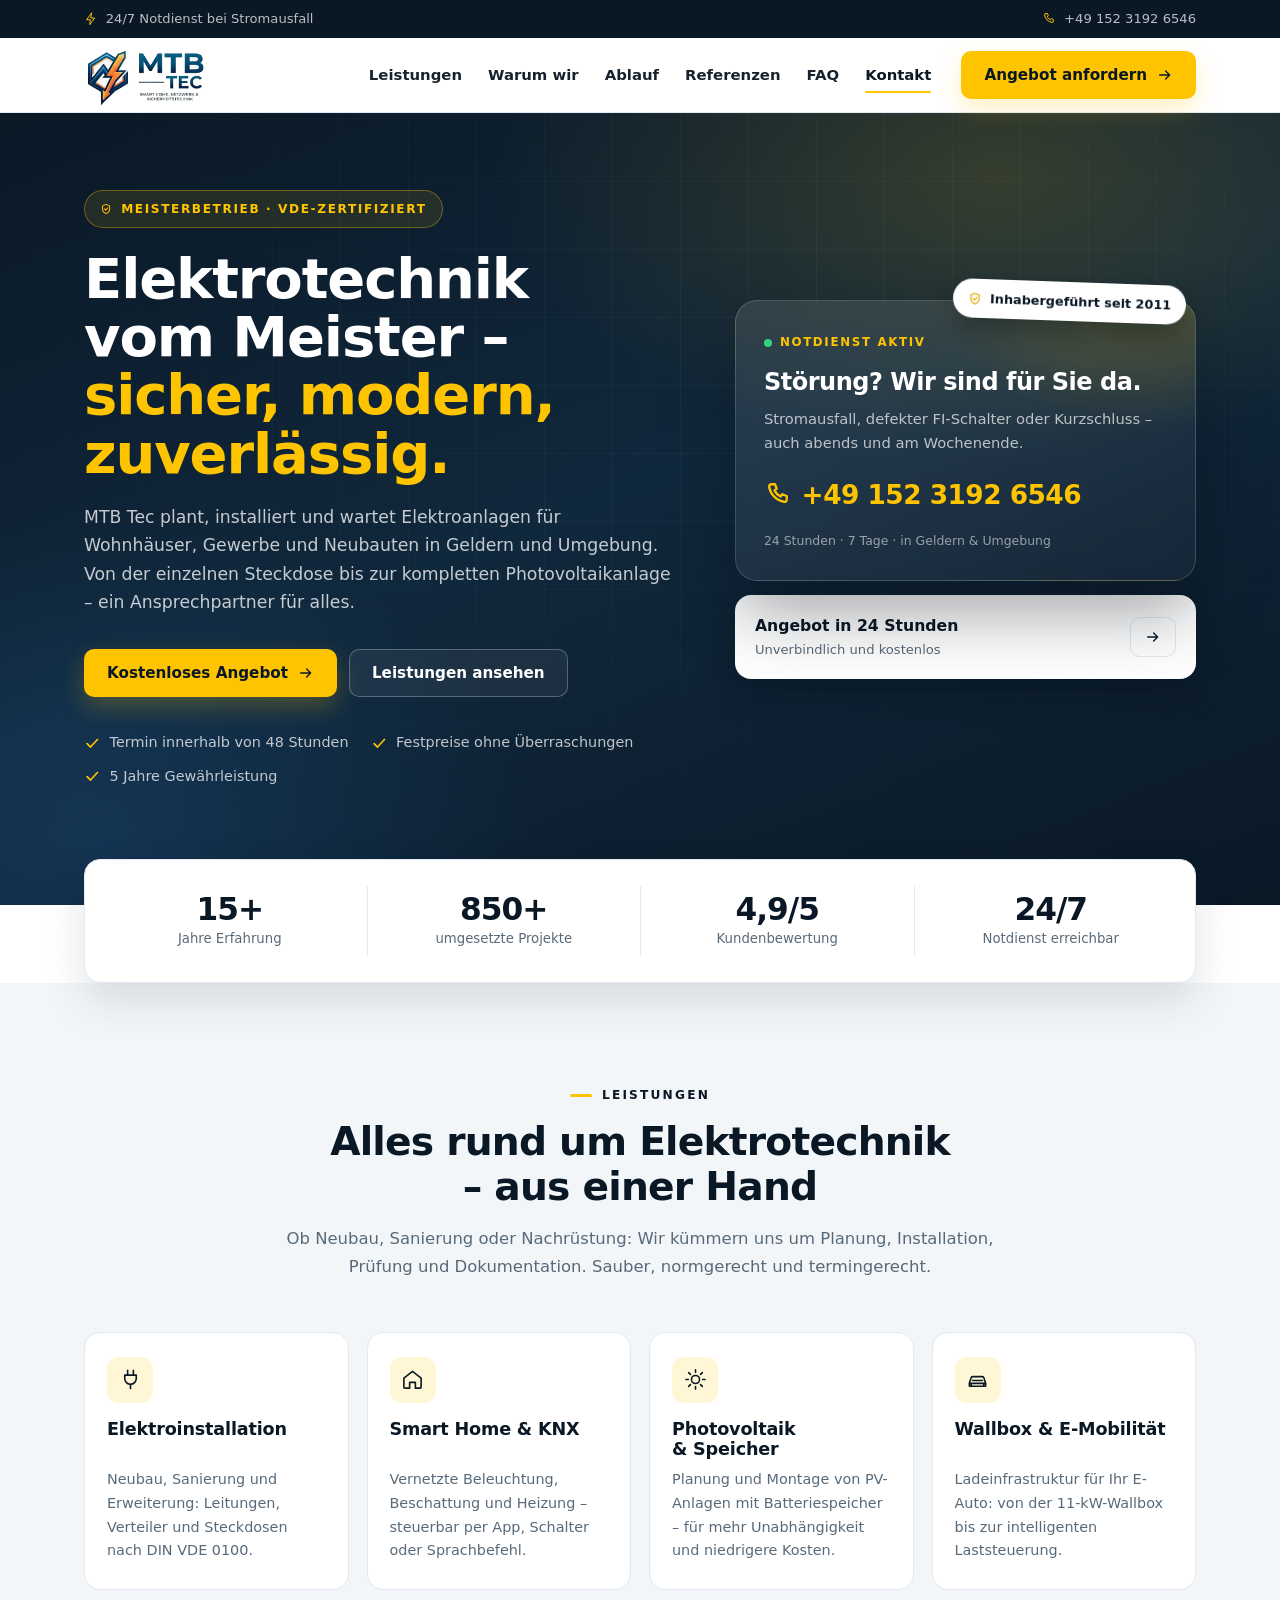
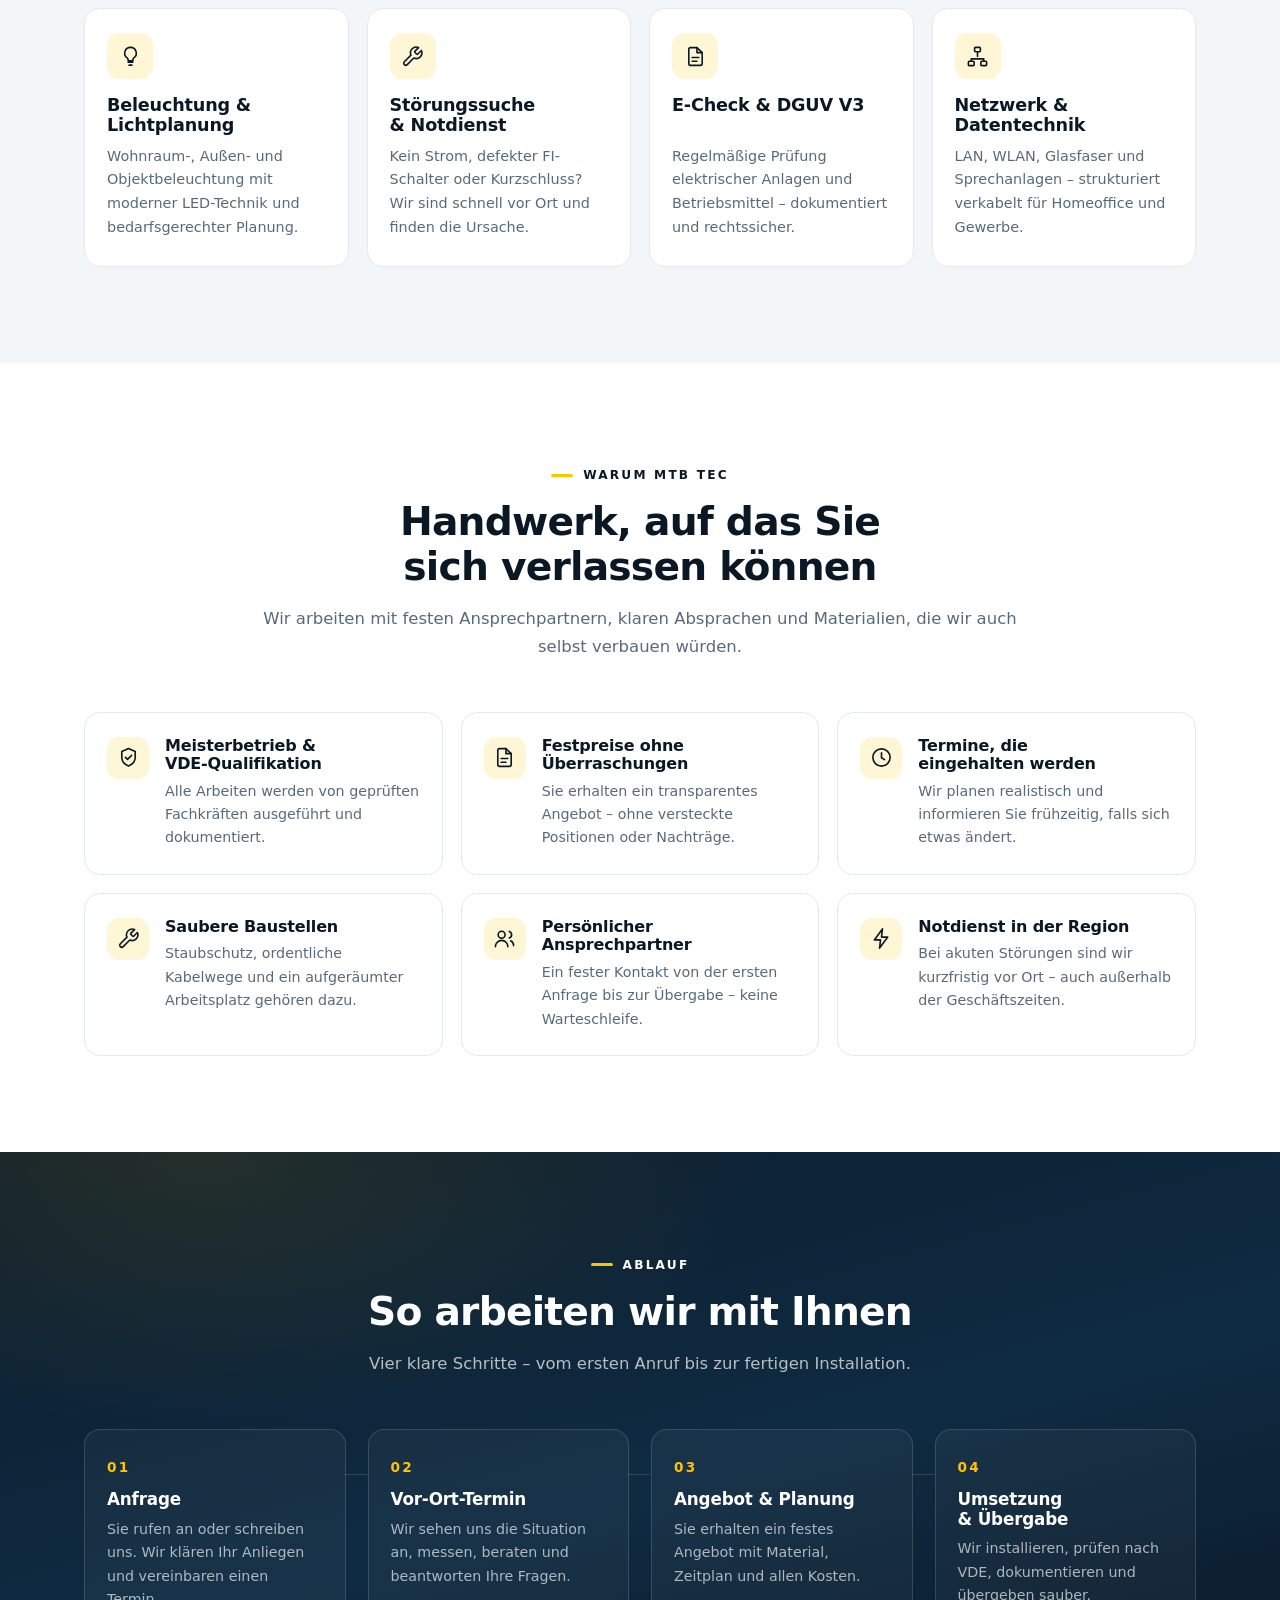
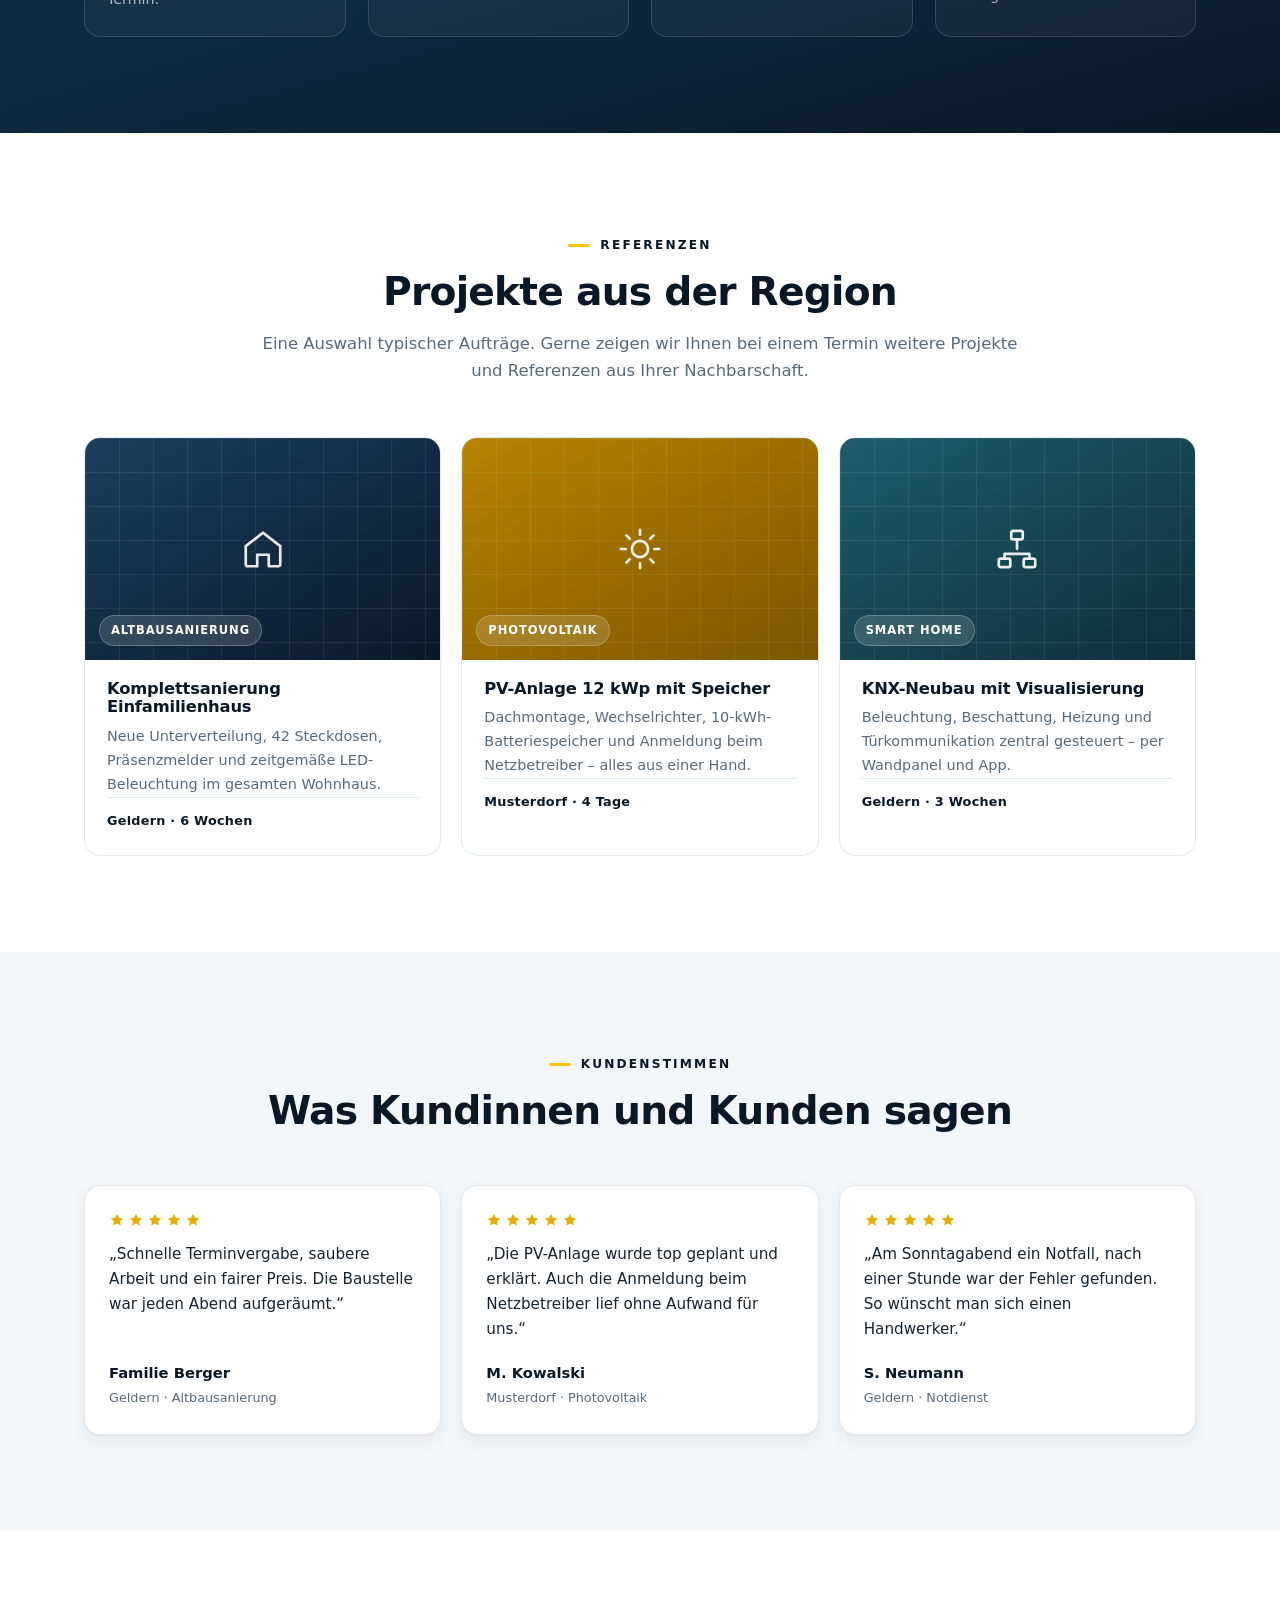
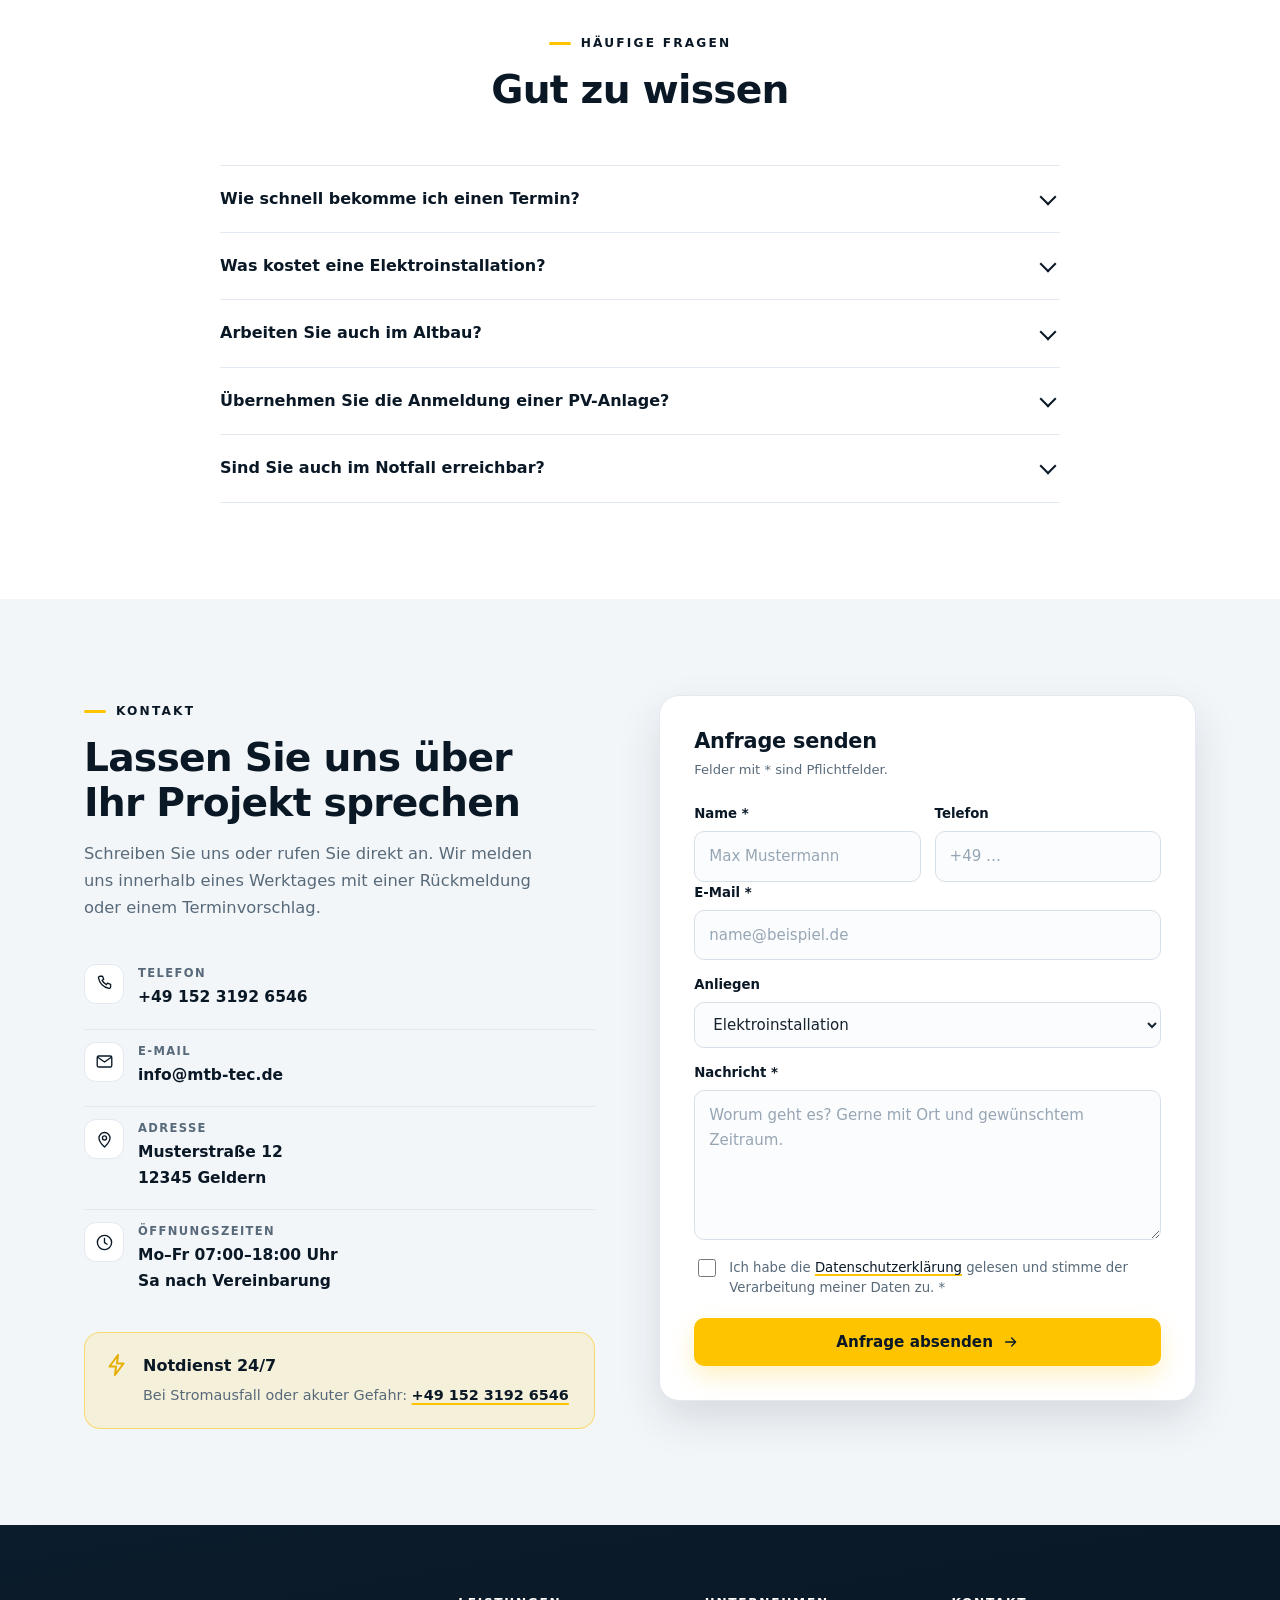
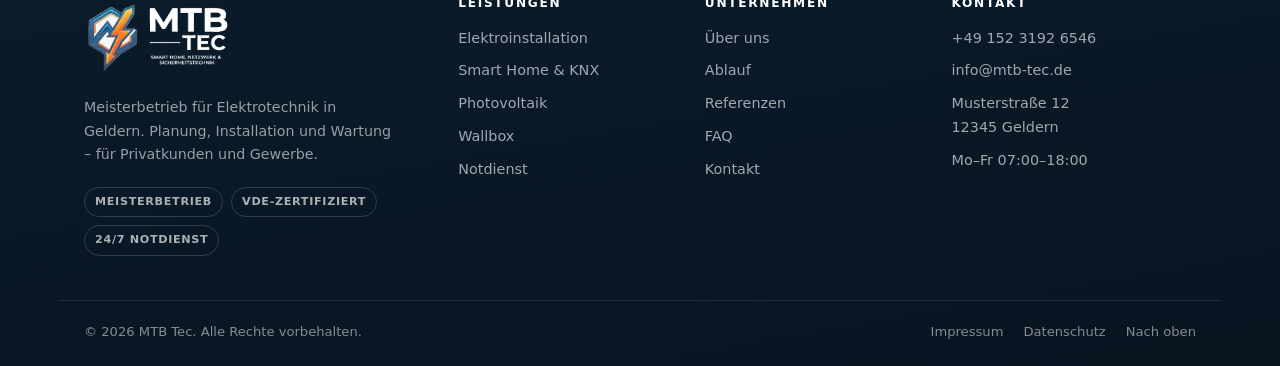
==== commit cedb1a46: "Änderung 3" ====
--- a/index.html
+++ b/index.html
@@ -93,7 +93,7 @@
       </span>
       <a class="topbar-item topbar-link" href="tel:+49 152 3192 6546">
         <svg class="icon" aria-hidden="true"><use href="#i-phone"></use></svg>
-        +49 123 456789
+        +49 152 3192 6546
       </a>
     </div>
   </div>
@@ -170,7 +170,7 @@
             <p class="muted-light">Stromausfall, defekter FI-Schalter oder Kurzschluss – auch abends und am Wochenende.</p>
             <a class="emergency-phone" href="tel:+49 152 3192 6546">
               <svg class="icon" aria-hidden="true"><use href="#i-phone"></use></svg>
-              +49 123 456789
+              +49 152 3192 6546
             </a>
             <p class="tiny">24 Stunden · 7 Tage · in Geldern &amp; Umgebung</p>
           </div>
@@ -513,7 +513,7 @@
               <span class="icon-badge"><svg class="icon" aria-hidden="true"><use href="#i-phone"></use></svg></span>
               <div>
                 <span class="label">Telefon</span>
-                <a href="tel:+49 152 3192 6546">+49 123 456789</a>
+                <a href="tel:+49 152 3192 6546">+49 152 3192 6546</a>
               </div>
             </li>
             <li>
@@ -543,7 +543,7 @@
             <svg class="icon" aria-hidden="true"><use href="#i-bolt"></use></svg>
             <div>
               <strong>Notdienst 24/7</strong>
-              <p>Bei Stromausfall oder akuter Gefahr: <a href="tel:+49 152 3192 6546">+49 123 456789</a></p>
+              <p>Bei Stromausfall oder akuter Gefahr: <a href="tel:+49 152 3192 6546">+49 152 3192 6546</a></p>
             </div>
           </div>
         </div>
@@ -654,7 +654,7 @@
       <div class="footer-col">
         <h4>Kontakt</h4>
         <ul class="footer-contact">
-          <li><a href="tel:+49 152 3192 6546">+49 123 456789</a></li>
+          <li><a href="tel:+49 152 3192 6546">+49 152 3192 6546</a></li>
           <li><a href="mailto:info@mtb-tec.de">info@mtb-tec.de</a></li>
           <li>Musterstraße 12<br>12345 Geldern</li>
           <li>Mo–Fr 07:00–18:00</li>
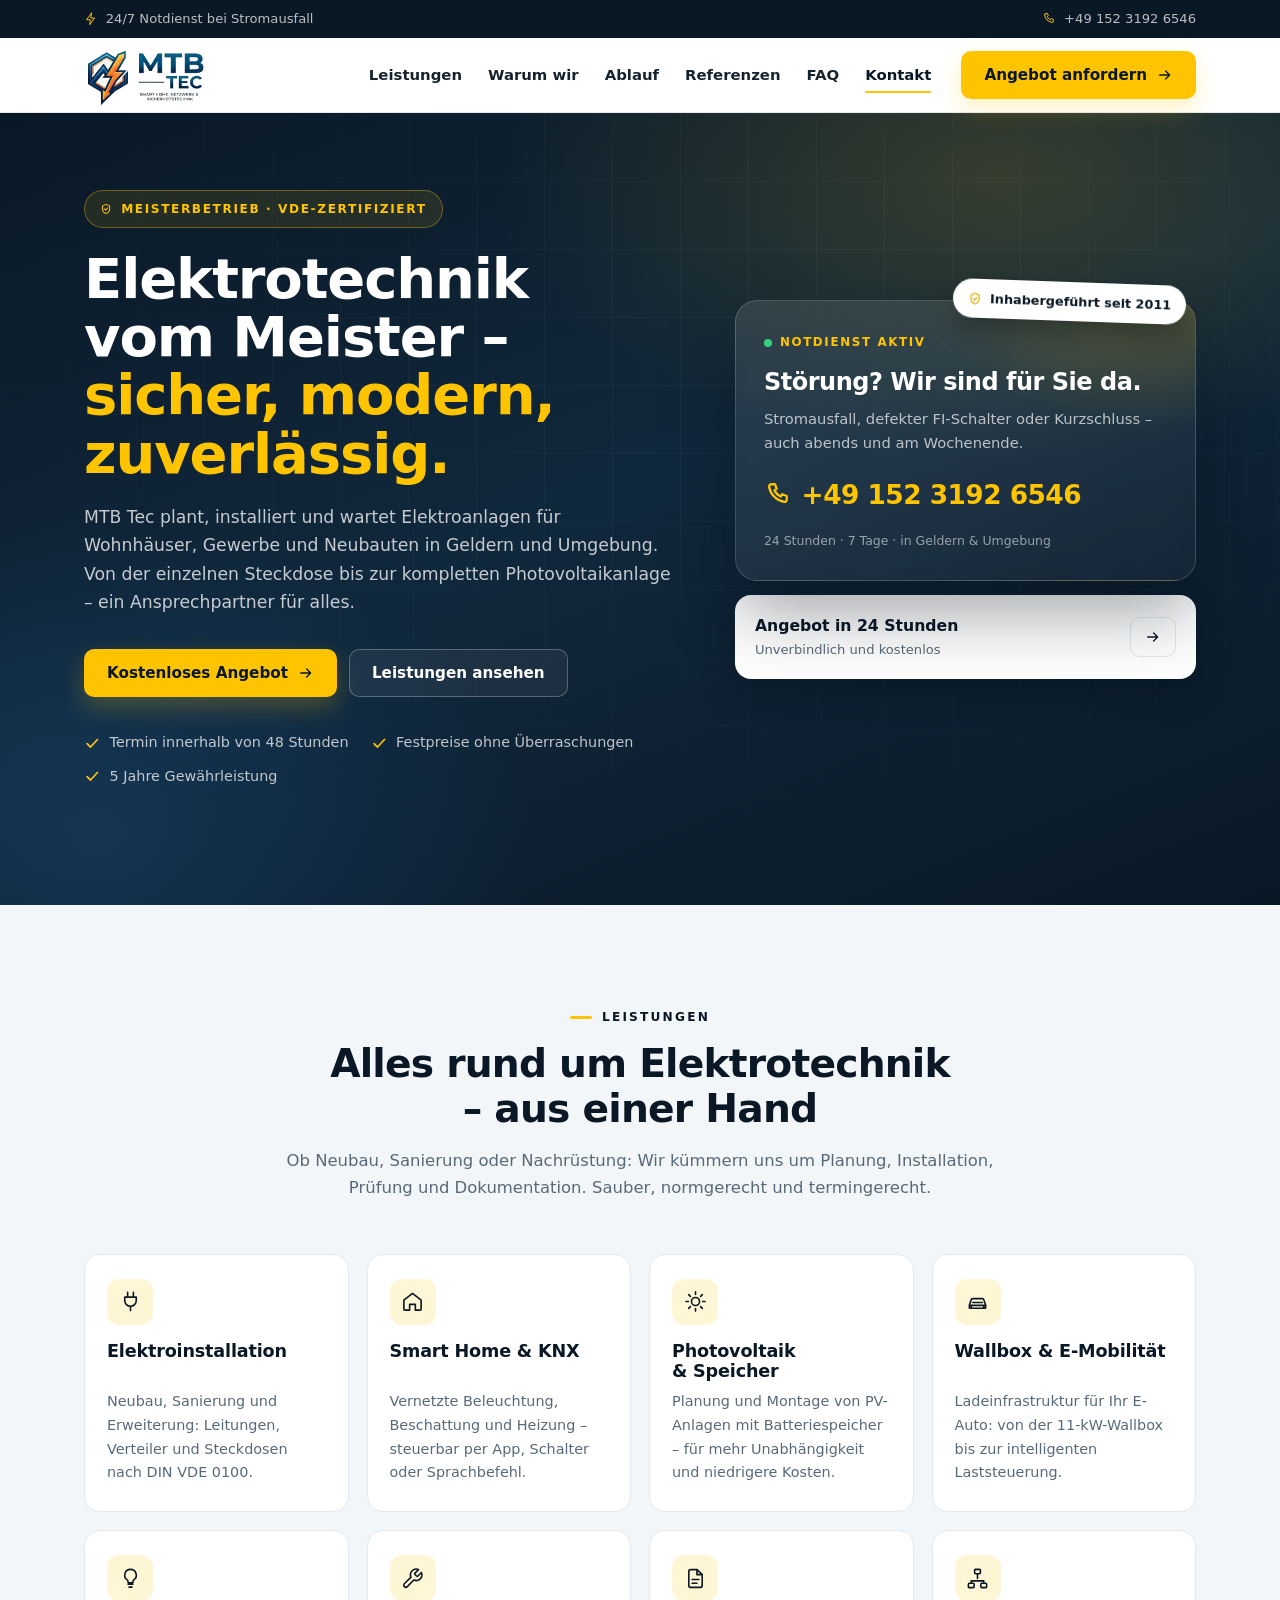
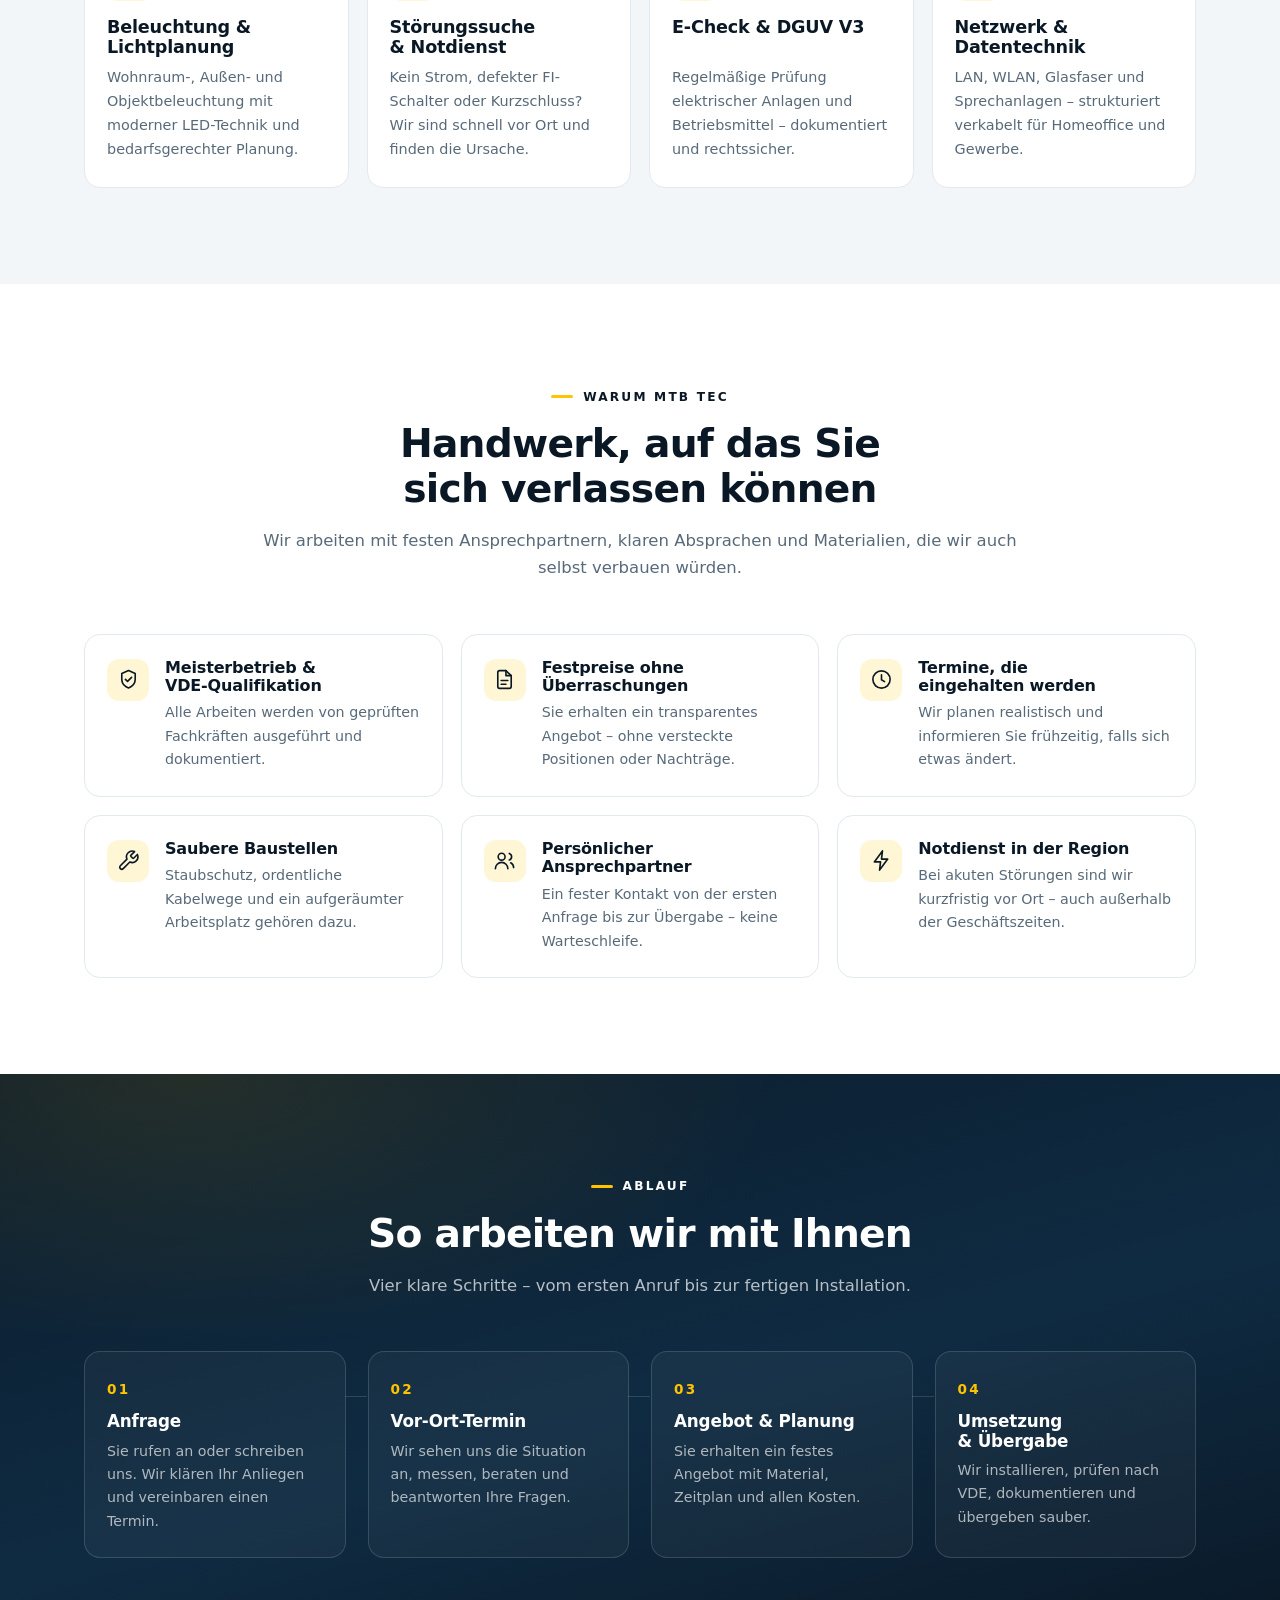
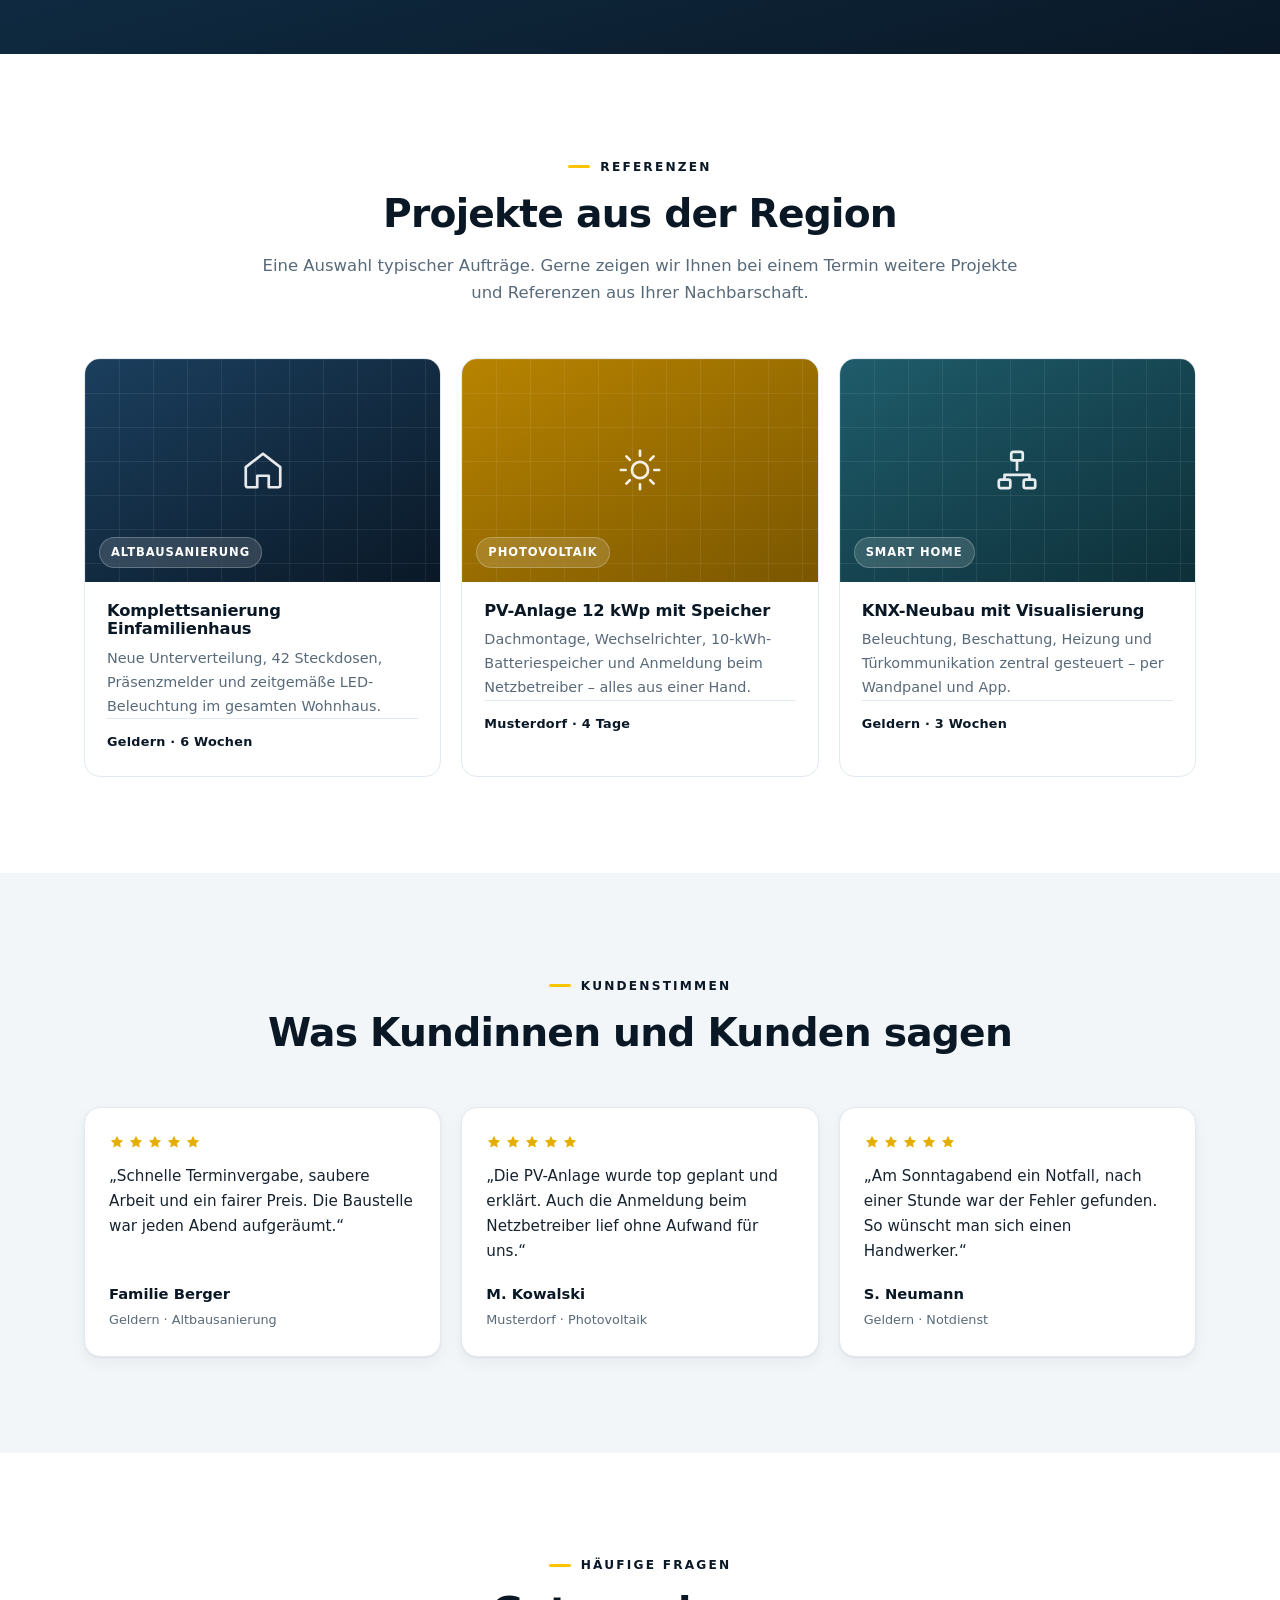
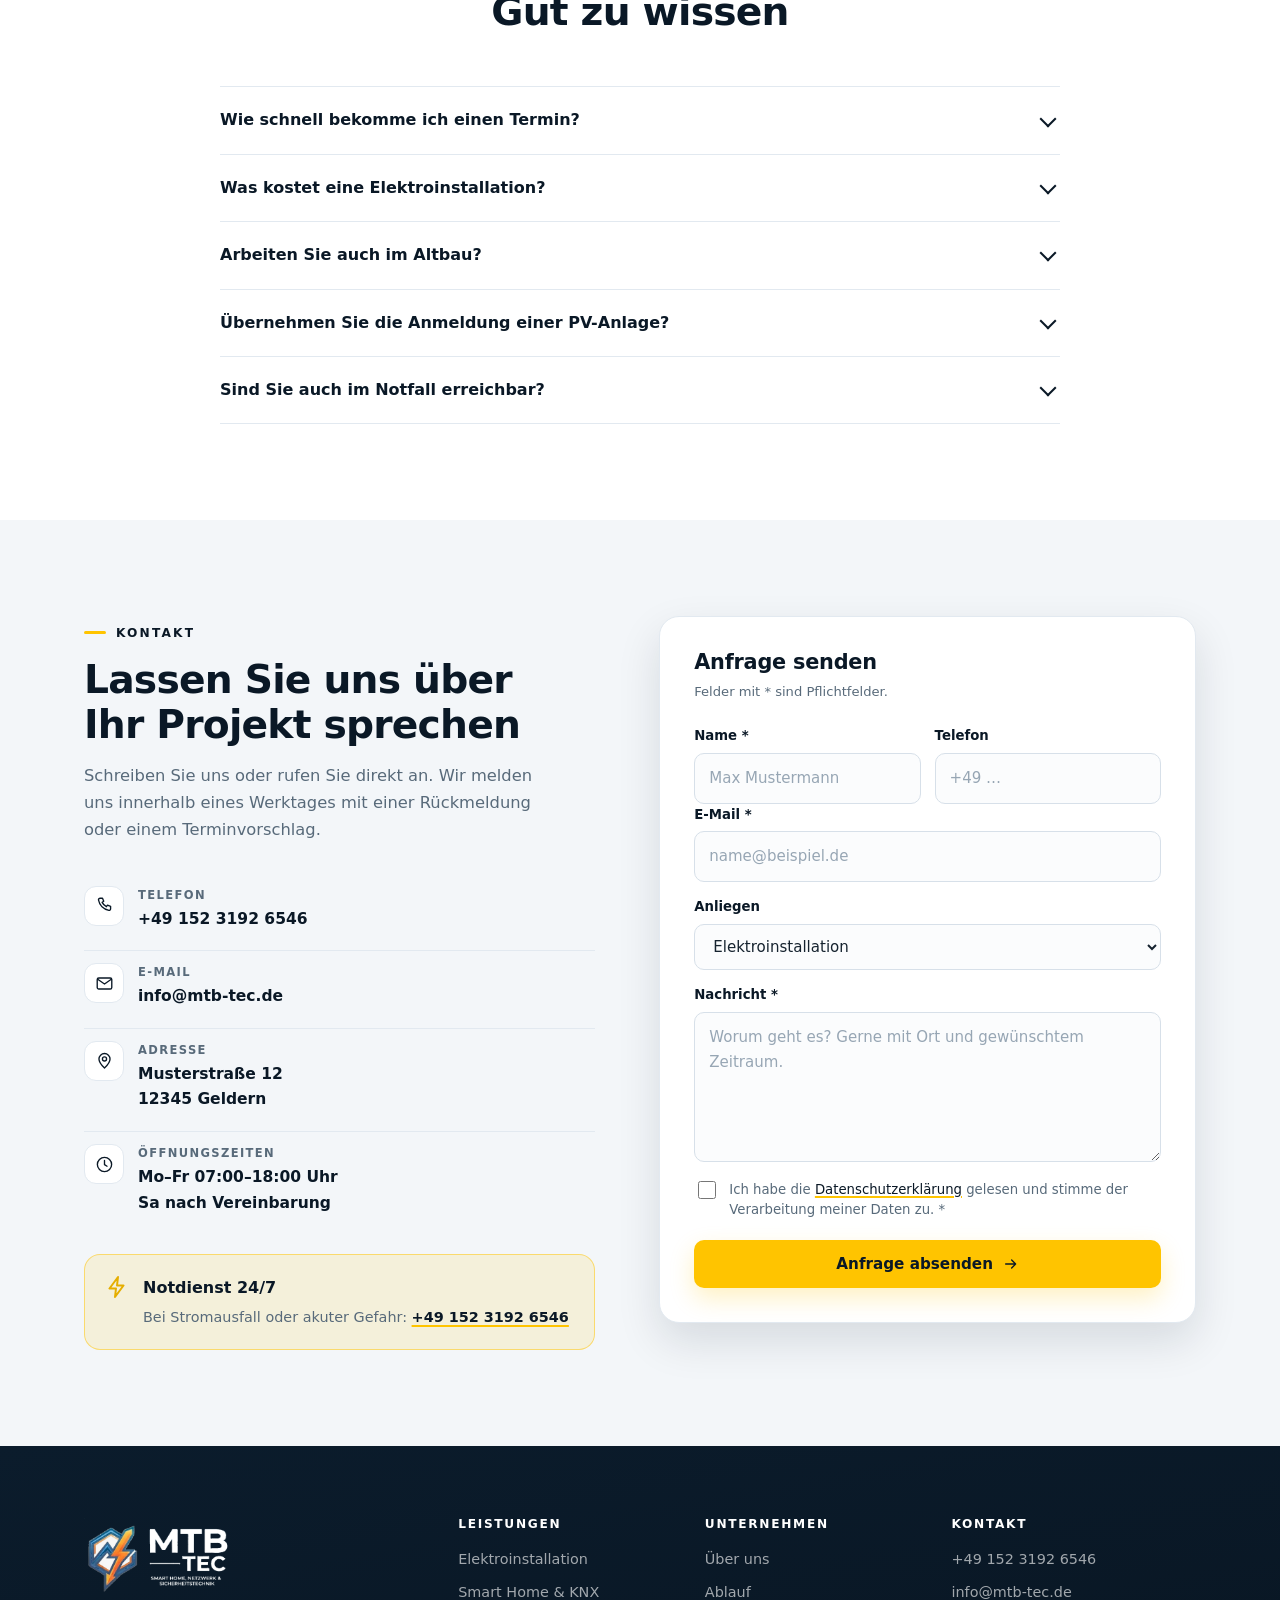
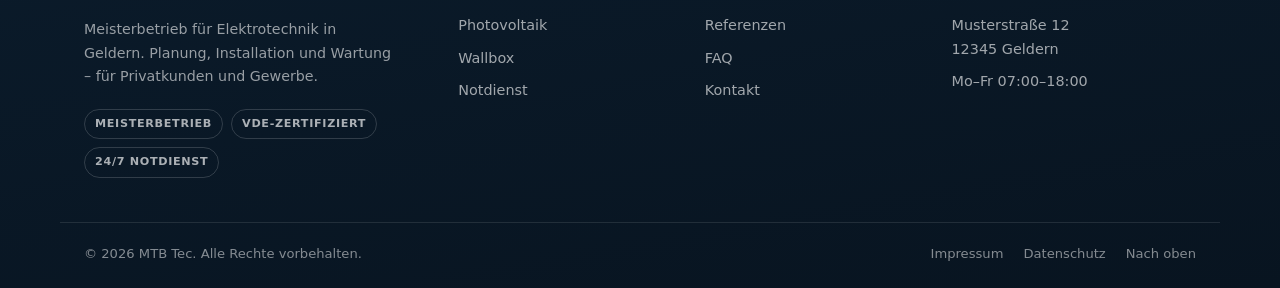
==== commit 834d50f6: "Borre los Zahlen donde dice cuantos proyectos hice, cuantos anios de experiencia y cuantos Kundenbew" ====
--- a/index.html
+++ b/index.html
@@ -189,7 +189,7 @@
     </section>
 
     <!-- Zahlen -->
-    <div class="container">
+    <!-- div class="container">
       <div class="stats reveal">
         <div class="stat">
           <strong>15+</strong>
@@ -208,7 +208,7 @@
           <span>Notdienst erreichbar</span>
         </div>
       </div>
-    </div>
+    </div -->
 
     <!-- Leistungen -->
     <section class="section section--soft" id="leistungen">
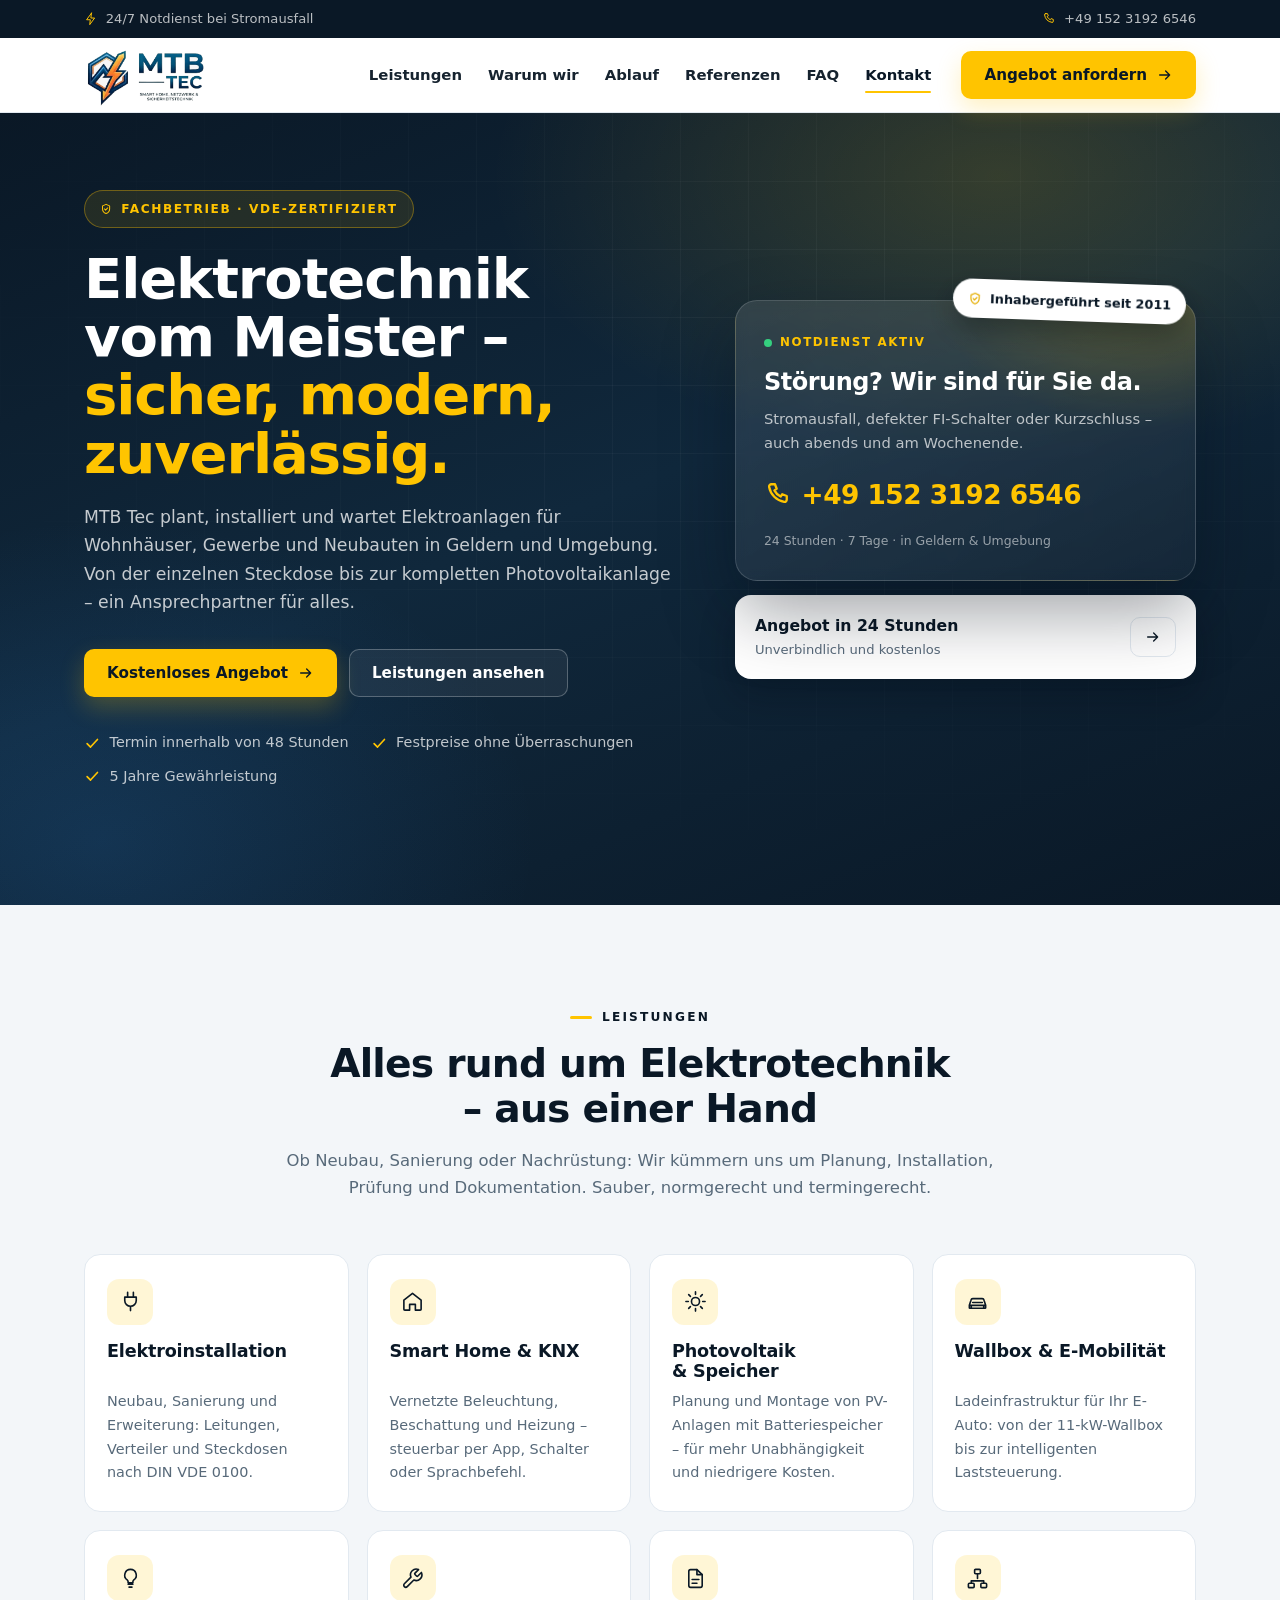
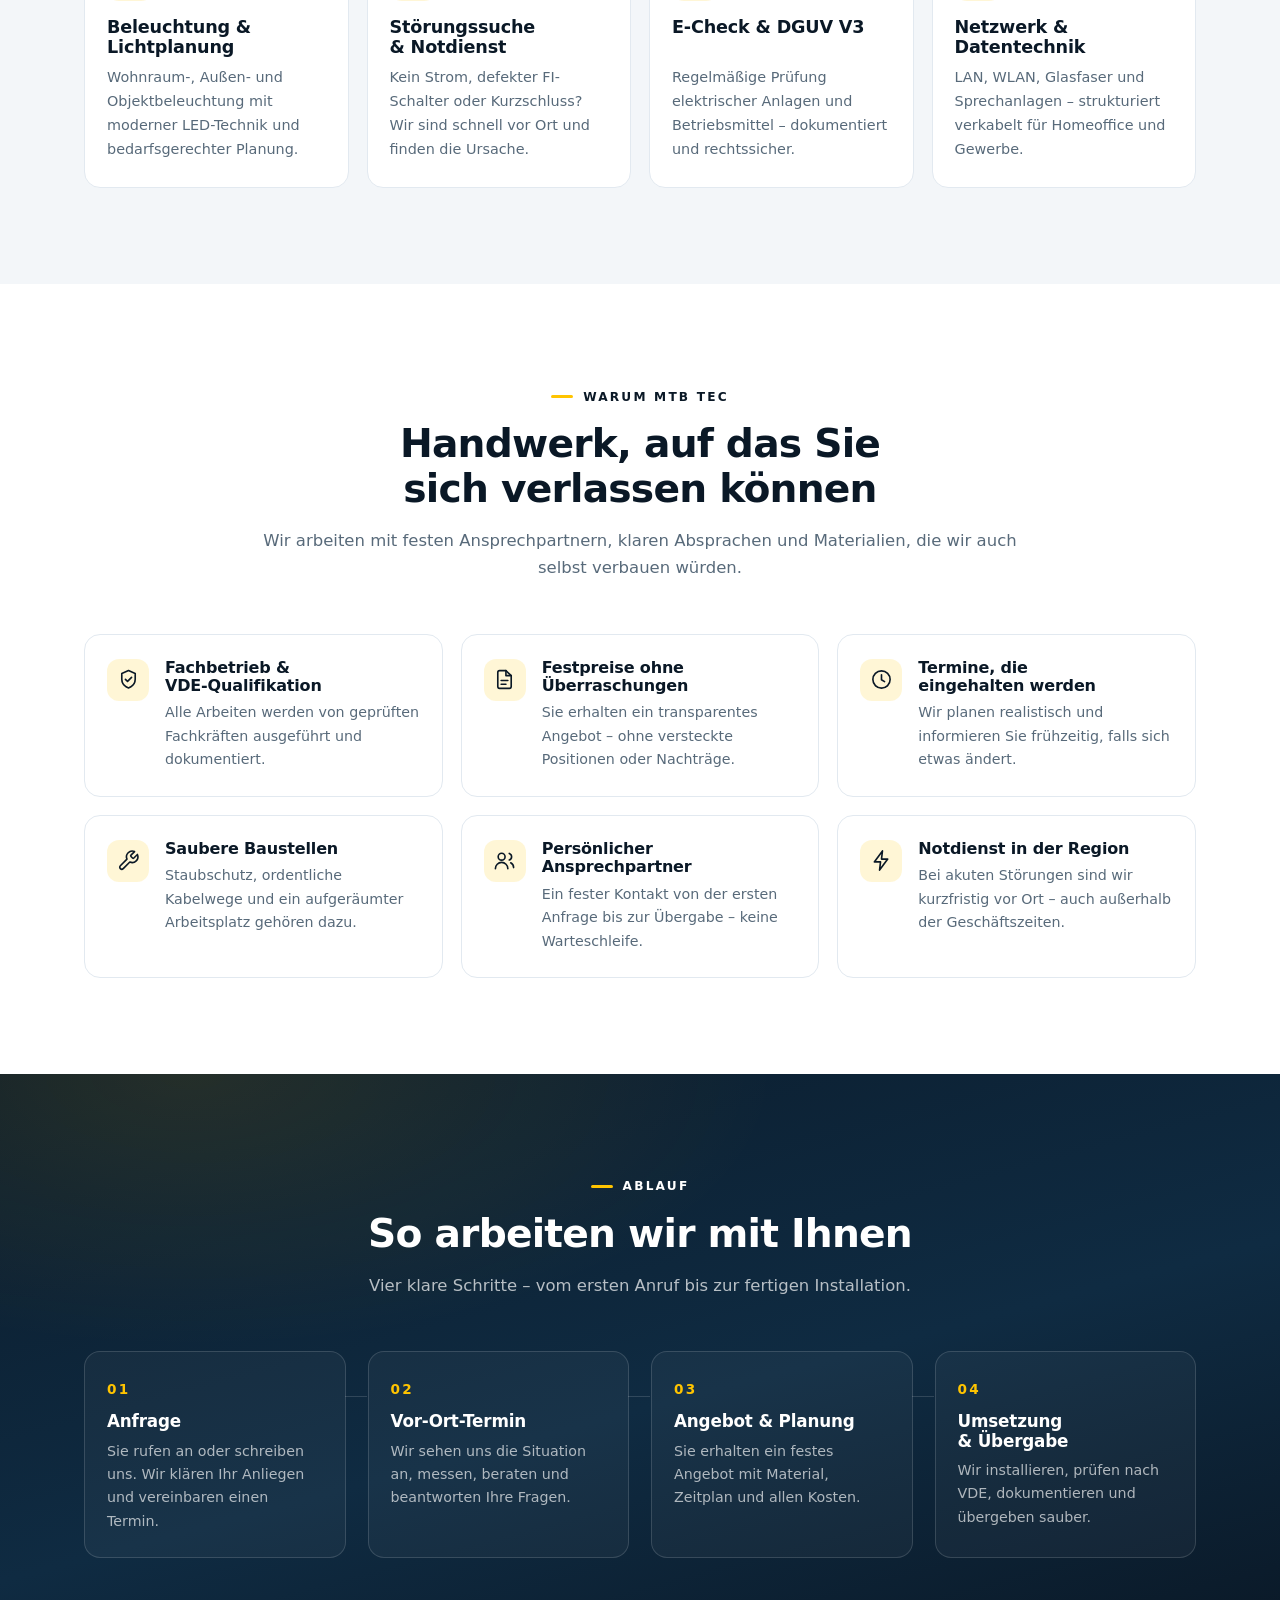
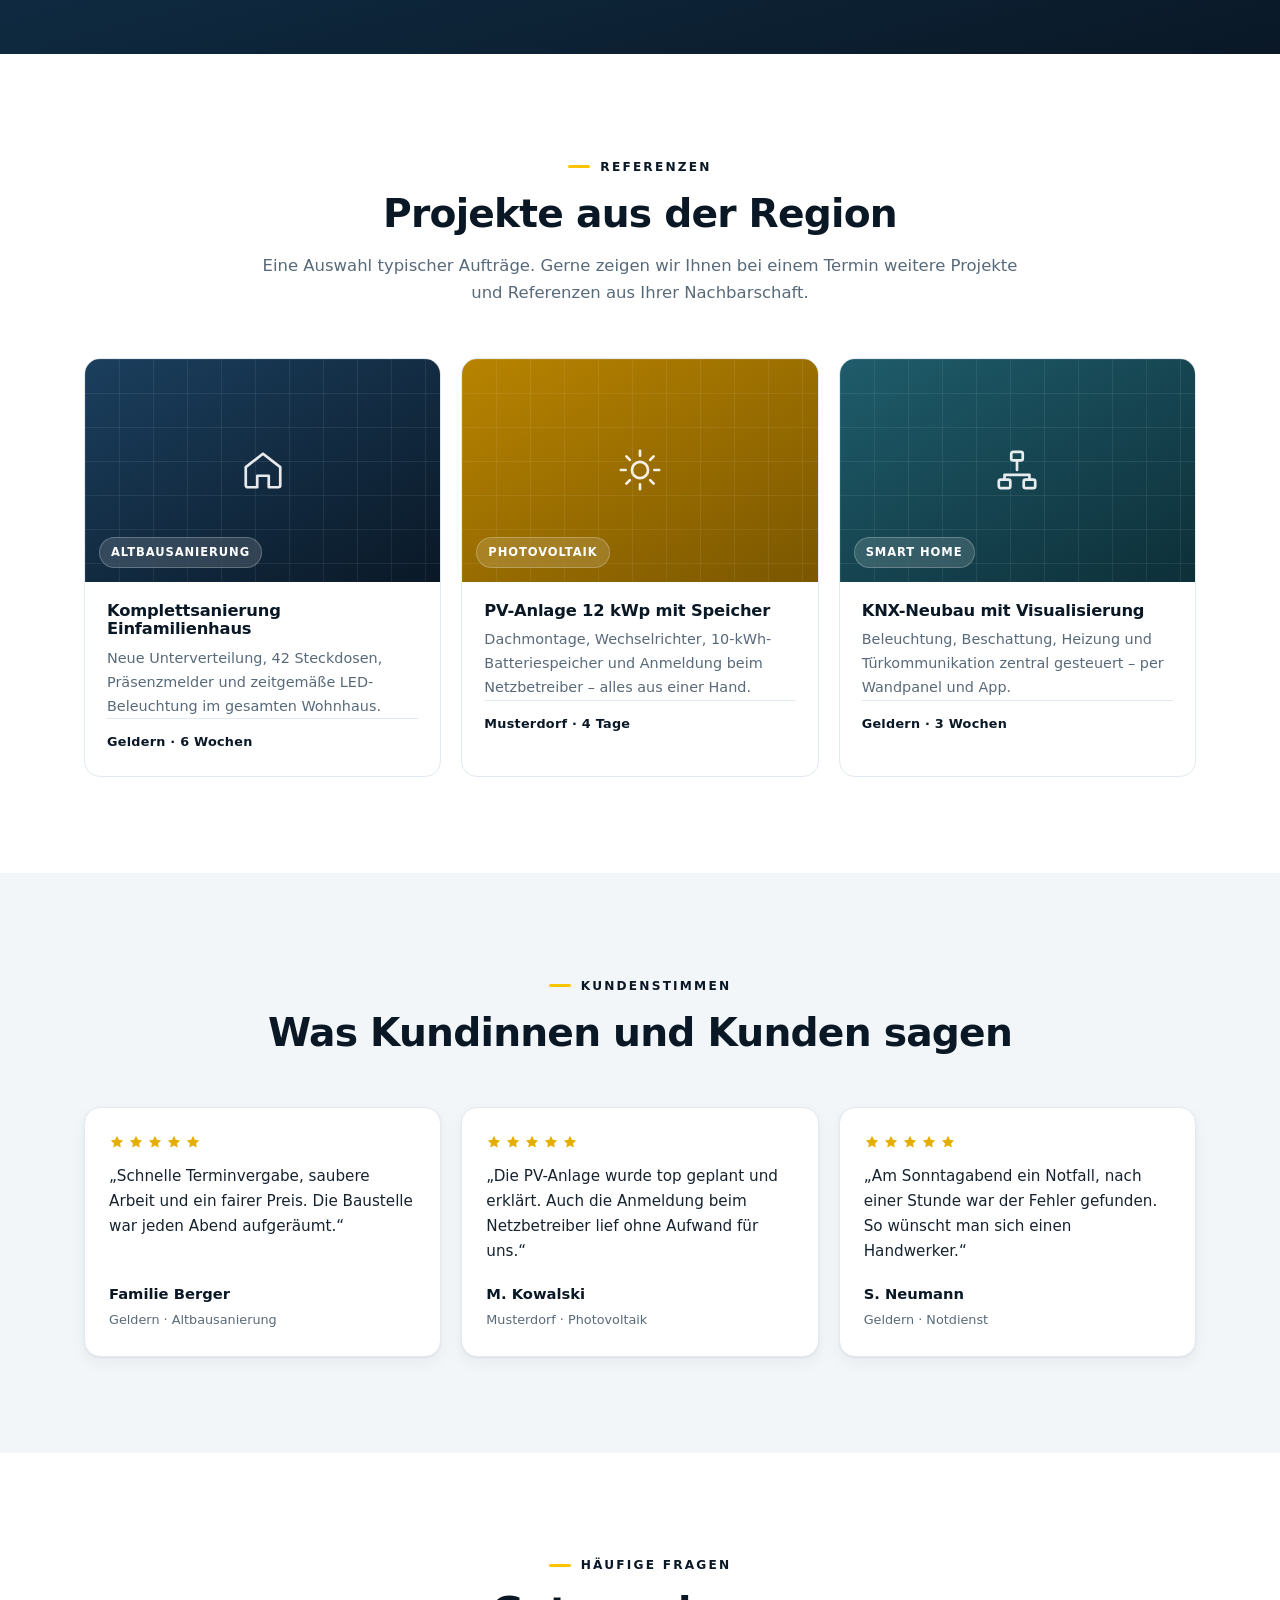
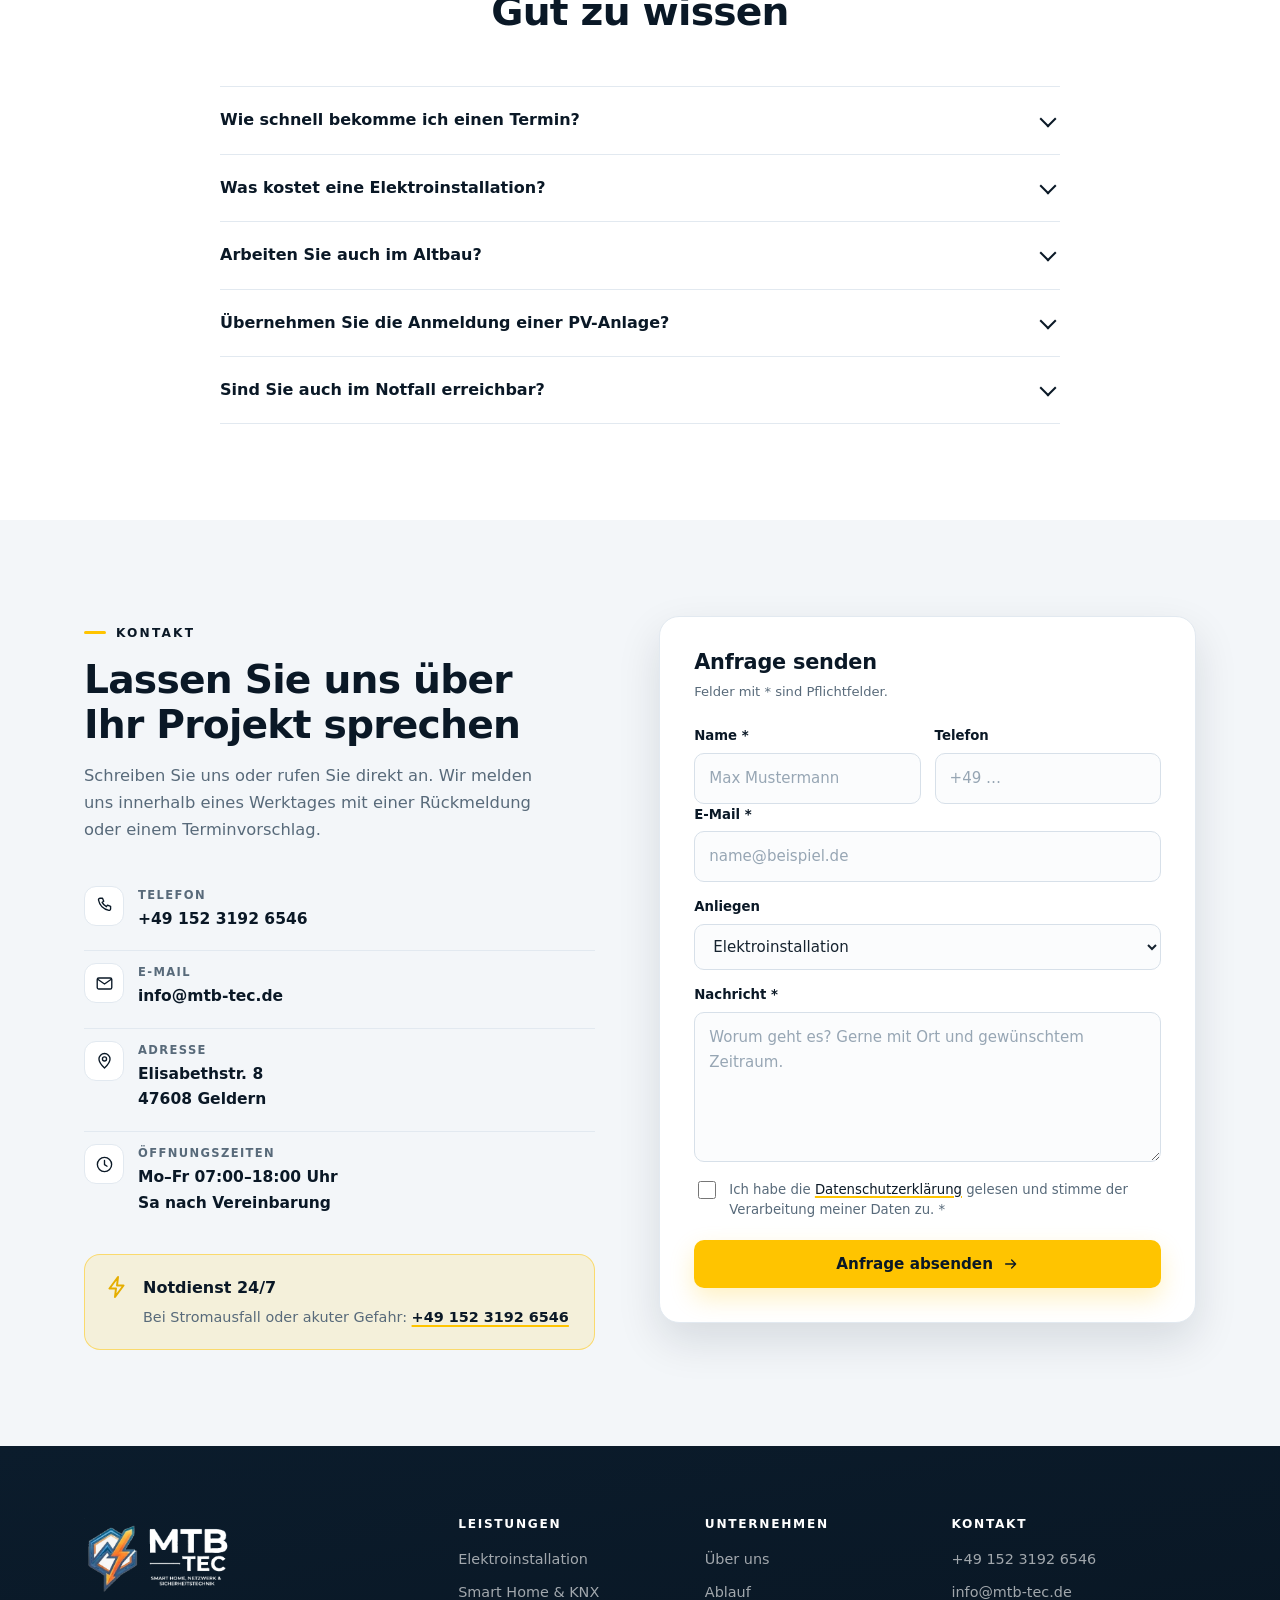
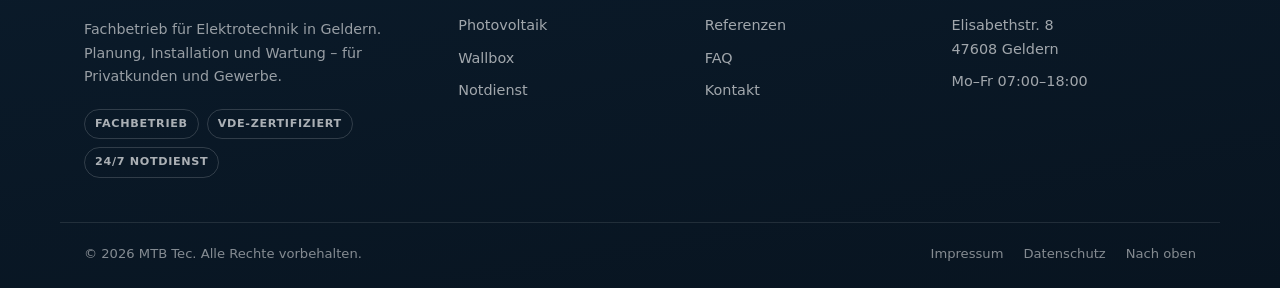
==== commit f6d93233: "Datos reales: Elisabethstr. 8, 47608 Geldern; telefonos sin espacios; Meisterbetrieb -> Fachbetrieb" ====
--- a/index.html
+++ b/index.html
@@ -13,7 +13,7 @@
   <meta property="og:locale" content="de_DE">
   <meta property="og:site_name" content="MTB Tec">
   <meta property="og:title" content="MTB Tec – Elektrotechnik in Geldern">
-  <meta property="og:description" content="Elektroinstallation, Smart Home, Photovoltaik und 24h-Notdienst vom Meisterbetrieb.">
+  <meta property="og:description" content="Elektroinstallation, Smart Home, Photovoltaik und 24h-Notdienst vom Fachbetrieb.">
   <meta property="og:url" content="https://jbelascoain.github.io/mtb-tec/">
 
   <link rel="icon" href="assets/img/favicon.ico" sizes="any">
@@ -91,7 +91,7 @@
         <svg class="icon" aria-hidden="true"><use href="#i-bolt"></use></svg>
         24/7 Notdienst bei Stromausfall
       </span>
-      <a class="topbar-item topbar-link" href="tel:+49 152 3192 6546">
+      <a class="topbar-item topbar-link" href="tel:+4915231926546">
         <svg class="icon" aria-hidden="true"><use href="#i-phone"></use></svg>
         +49 152 3192 6546
       </a>
@@ -134,7 +134,7 @@
         <div class="hero-copy">
           <p class="pill">
             <svg class="icon" aria-hidden="true"><use href="#i-shield"></use></svg>
-            Meisterbetrieb · VDE-zertifiziert
+            Fachbetrieb · VDE-zertifiziert
           </p>
           <h1>Elektrotechnik vom Meister – <span class="hl">sicher, modern, zuverlässig.</span></h1>
           <p class="hero-lead">
@@ -168,7 +168,7 @@
             <p class="status"><span class="dot" aria-hidden="true"></span> Notdienst aktiv</p>
             <h2>Störung? Wir sind für Sie da.</h2>
             <p class="muted-light">Stromausfall, defekter FI-Schalter oder Kurzschluss – auch abends und am Wochenende.</p>
-            <a class="emergency-phone" href="tel:+49 152 3192 6546">
+            <a class="emergency-phone" href="tel:+4915231926546">
               <svg class="icon" aria-hidden="true"><use href="#i-phone"></use></svg>
               +49 152 3192 6546
             </a>
@@ -287,7 +287,7 @@
           <div class="feature reveal">
             <span class="icon-badge"><svg class="icon" aria-hidden="true"><use href="#i-shield"></use></svg></span>
             <div>
-              <h3>Meisterbetrieb &amp; VDE-Qualifikation</h3>
+              <h3>Fachbetrieb &amp; VDE-Qualifikation</h3>
               <p>Alle Arbeiten werden von geprüften Fachkräften ausgeführt und dokumentiert.</p>
             </div>
           </div>
@@ -513,7 +513,7 @@
               <span class="icon-badge"><svg class="icon" aria-hidden="true"><use href="#i-phone"></use></svg></span>
               <div>
                 <span class="label">Telefon</span>
-                <a href="tel:+49 152 3192 6546">+49 152 3192 6546</a>
+                <a href="tel:+4915231926546">+49 152 3192 6546</a>
               </div>
             </li>
             <li>
@@ -527,7 +527,7 @@
               <span class="icon-badge"><svg class="icon" aria-hidden="true"><use href="#i-pin"></use></svg></span>
               <div>
                 <span class="label">Adresse</span>
-                <address>Musterstraße 12<br>12345 Geldern</address>
+                <address>Elisabethstr. 8<br>47608 Geldern</address>
               </div>
             </li>
             <li>
@@ -543,7 +543,7 @@
             <svg class="icon" aria-hidden="true"><use href="#i-bolt"></use></svg>
             <div>
               <strong>Notdienst 24/7</strong>
-              <p>Bei Stromausfall oder akuter Gefahr: <a href="tel:+49 152 3192 6546">+49 152 3192 6546</a></p>
+              <p>Bei Stromausfall oder akuter Gefahr: <a href="tel:+4915231926546">+49 152 3192 6546</a></p>
             </div>
           </div>
         </div>
@@ -619,11 +619,11 @@
           <img class="logo-img logo-img--footer" src="assets/img/logo-dark.png" alt="MTB Tec – Smart Home, Netzwerk &amp; Sicherheitstechnik" width="828" height="423">
         </a>
         <p>
-          Meisterbetrieb für Elektrotechnik in Geldern. Planung, Installation und
+          Fachbetrieb für Elektrotechnik in Geldern. Planung, Installation und
           Wartung – für Privatkunden und Gewerbe.
         </p>
         <ul class="footer-badges">
-          <li>Meisterbetrieb</li>
+          <li>Fachbetrieb</li>
           <li>VDE-zertifiziert</li>
           <li>24/7 Notdienst</li>
         </ul>
@@ -654,9 +654,9 @@
       <div class="footer-col">
         <h4>Kontakt</h4>
         <ul class="footer-contact">
-          <li><a href="tel:+49 152 3192 6546">+49 152 3192 6546</a></li>
+          <li><a href="tel:+4915231926546">+49 152 3192 6546</a></li>
           <li><a href="mailto:info@mtb-tec.de">info@mtb-tec.de</a></li>
-          <li>Musterstraße 12<br>12345 Geldern</li>
+          <li>Elisabethstr. 8<br>47608 Geldern</li>
           <li>Mo–Fr 07:00–18:00</li>
         </ul>
       </div>
@@ -674,7 +674,7 @@
 
   <!-- Mobile Schnellkontakt -->
   <div class="mobile-cta" aria-label="Schnellkontakt">
-    <a class="btn btn-outline" href="tel:+49 152 3192 6546">
+    <a class="btn btn-outline" href="tel:+4915231926546">
       <svg class="icon" aria-hidden="true"><use href="#i-phone"></use></svg>
       Anrufen
     </a>
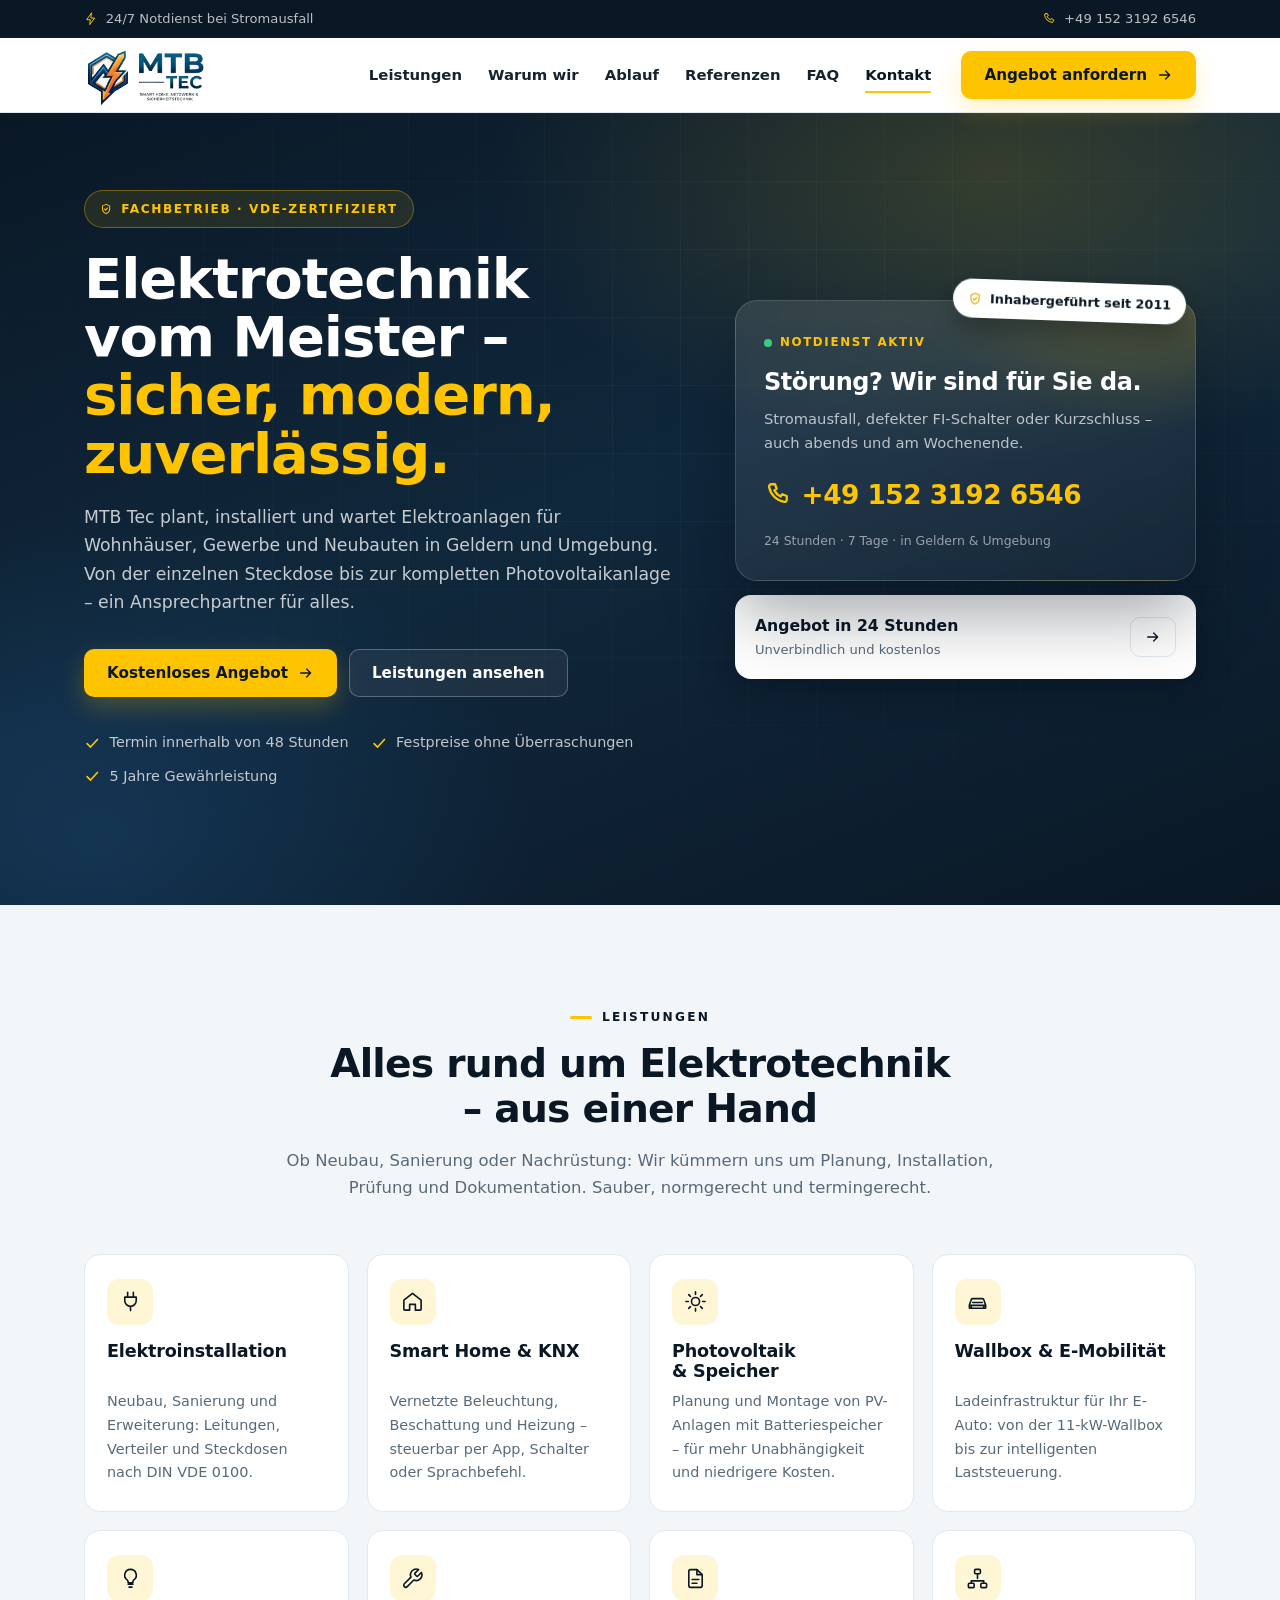
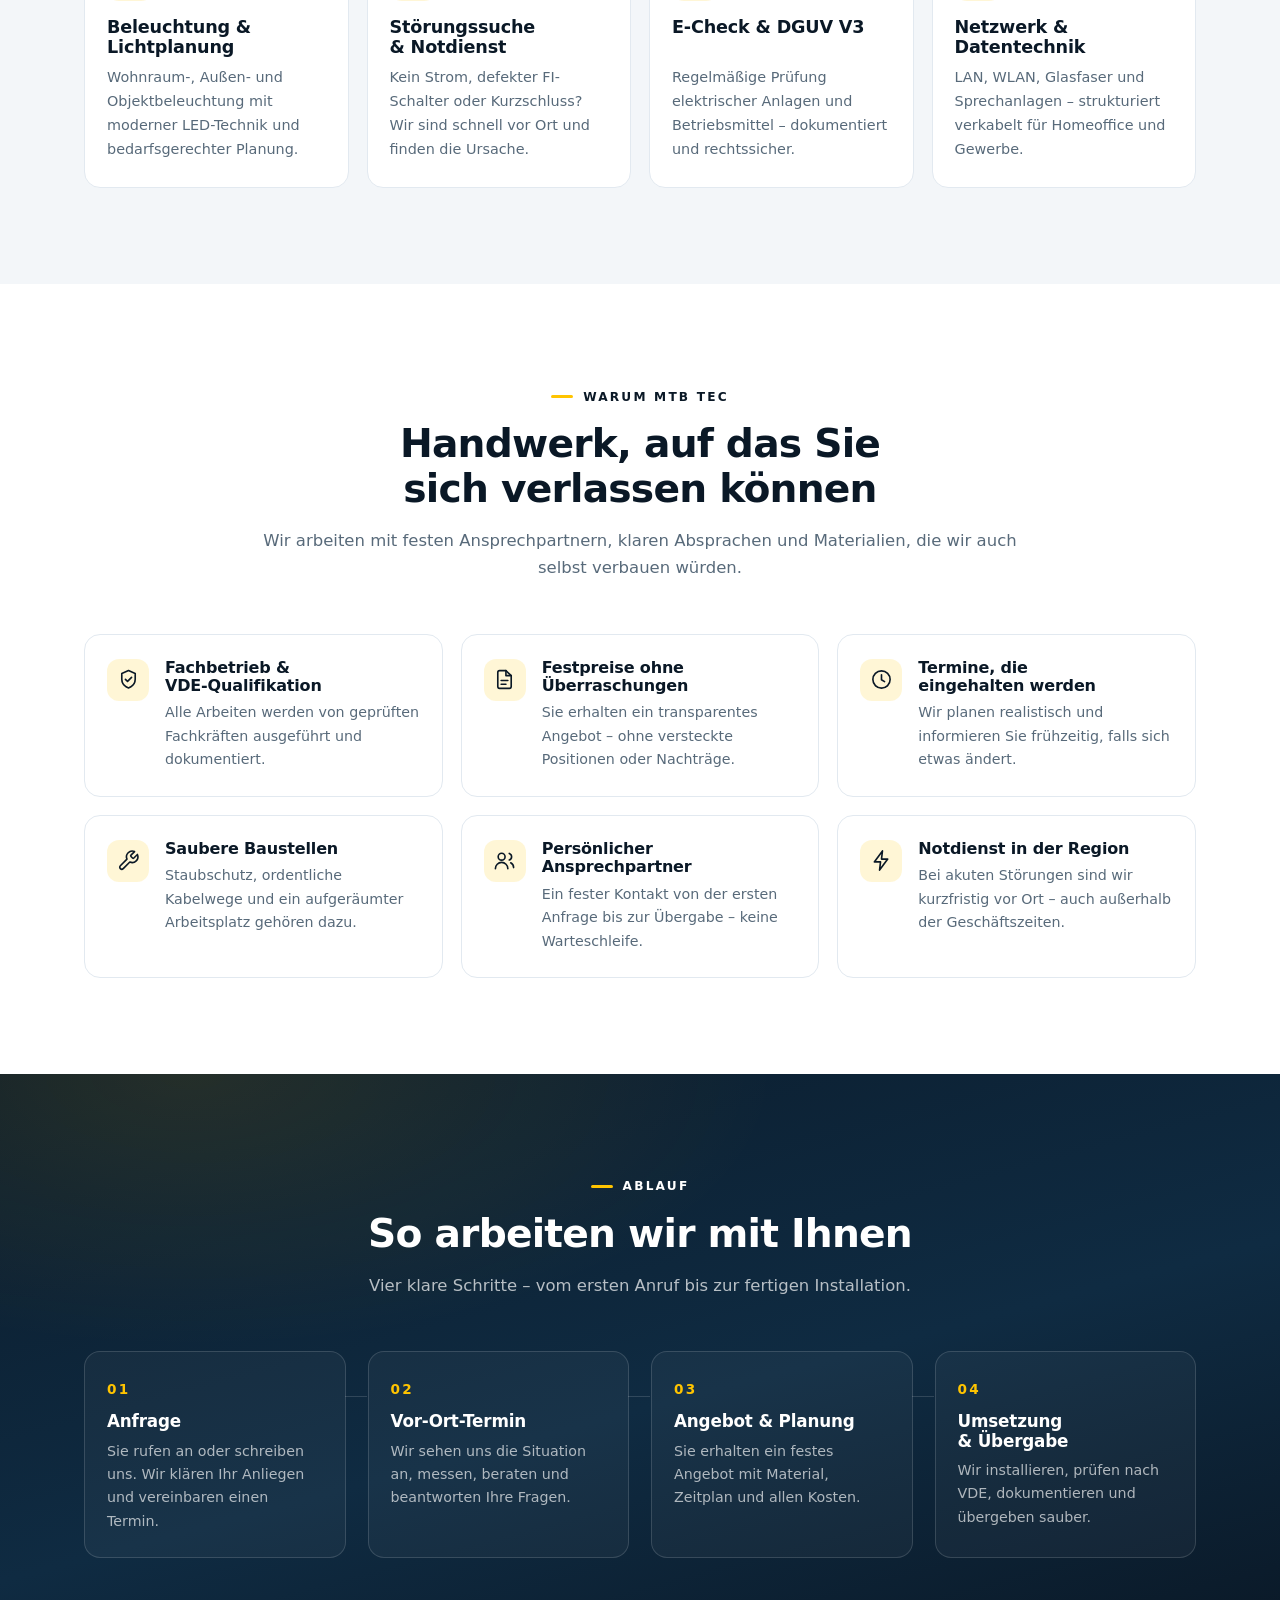
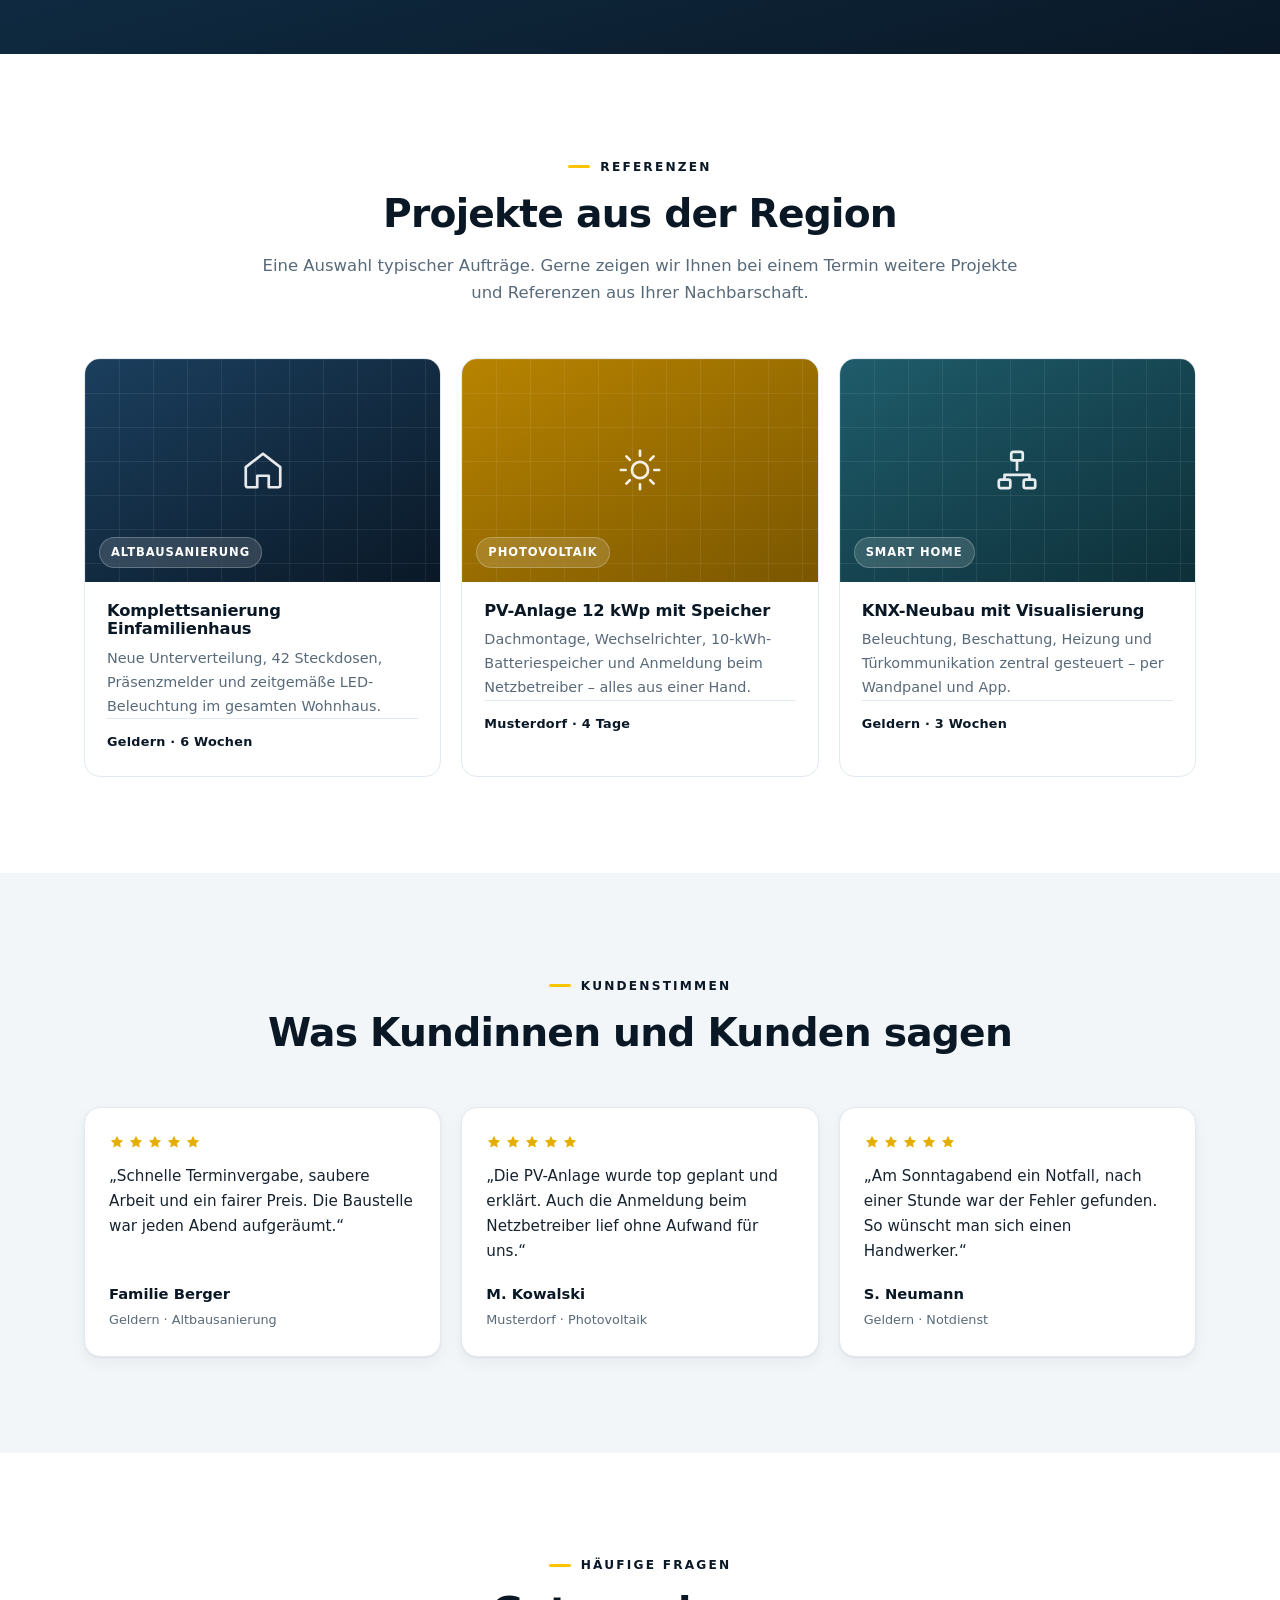
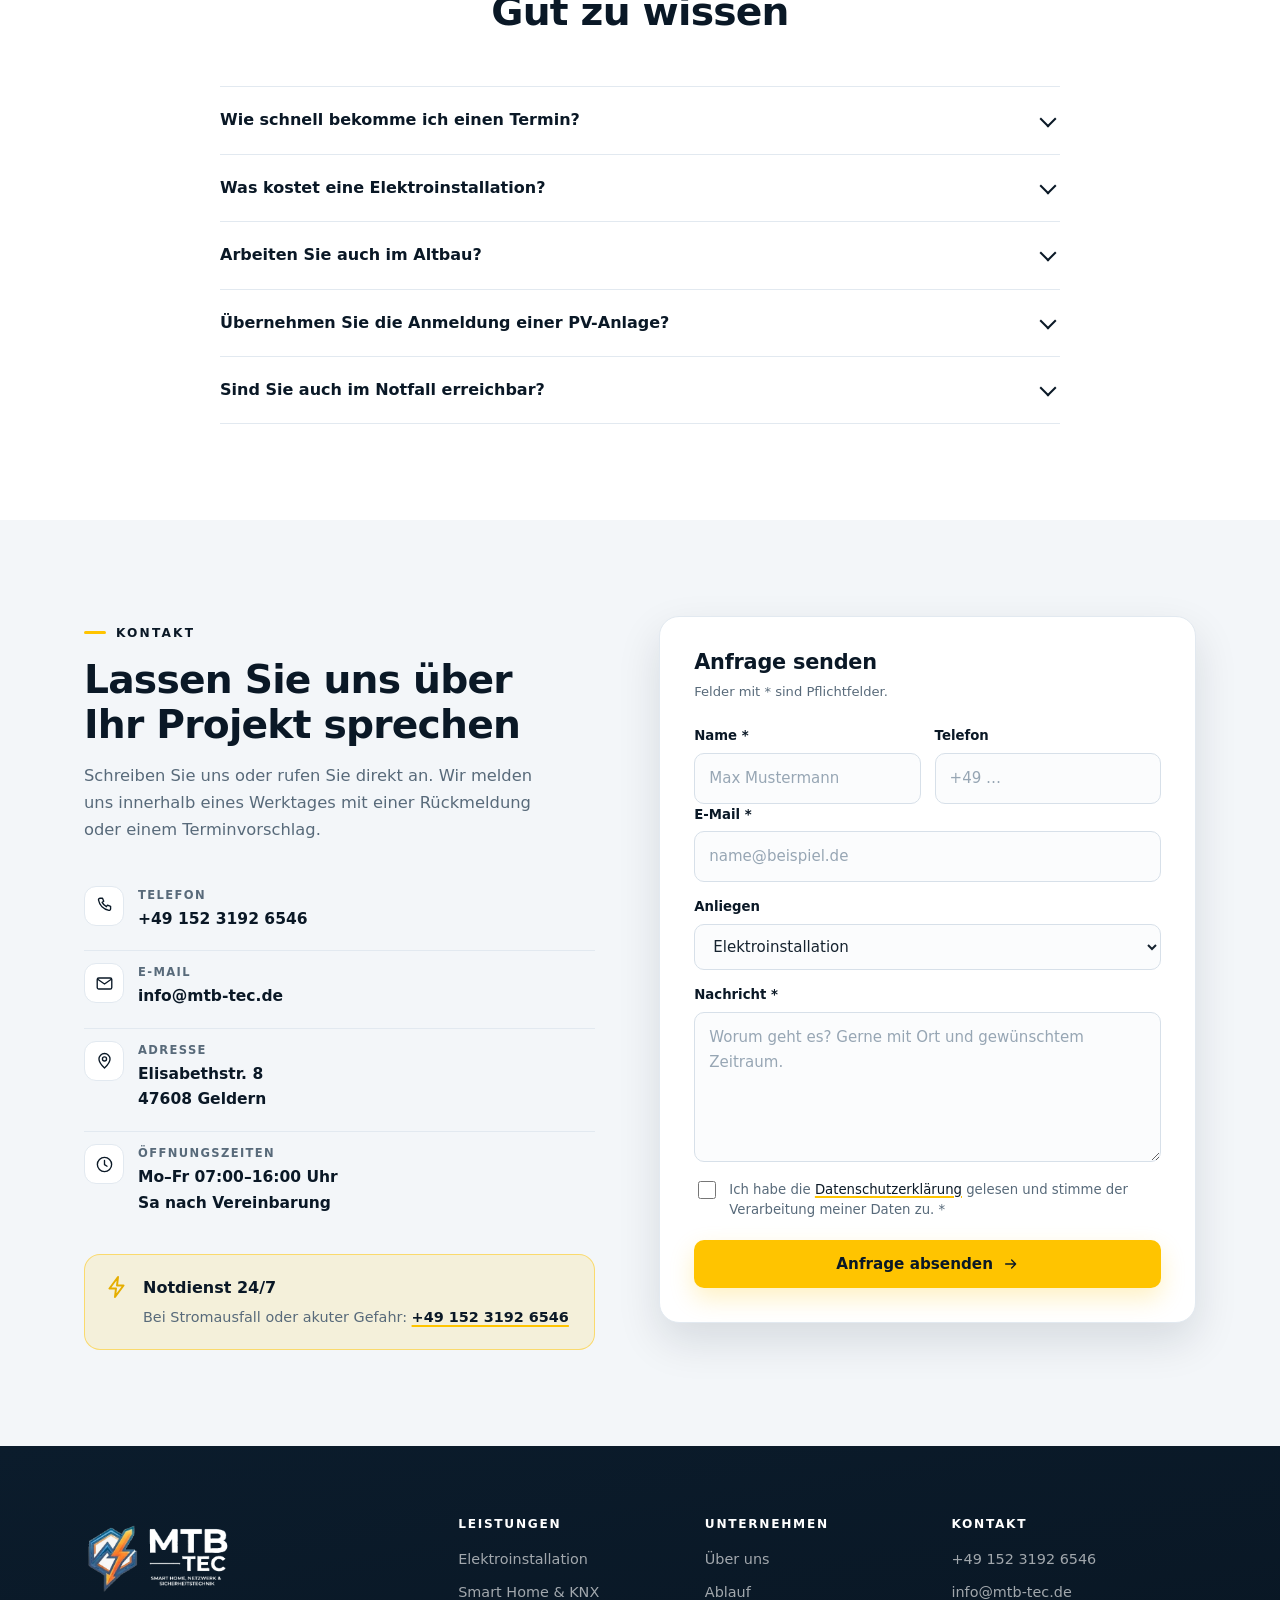
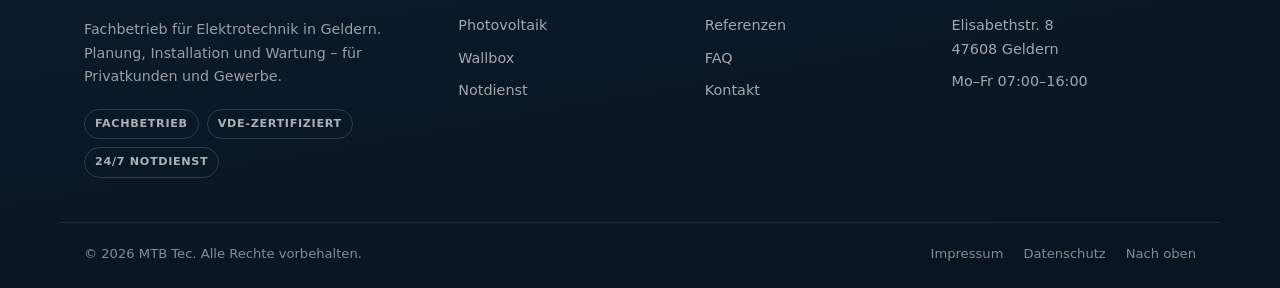
==== commit 56c5e4c4: "SEO: sitemap y robots actualizados, JSON-LD con image/logo y telefono E.164, horario 16:00 y og-imag" ====
--- a/index.html
+++ b/index.html
@@ -20,7 +20,14 @@
   <link rel="icon" type="image/png" sizes="32x32" href="assets/img/favicon-32.png">
   <link rel="icon" type="image/png" sizes="192x192" href="assets/img/favicon-192.png">
   <link rel="apple-touch-icon" href="assets/img/apple-touch-icon.png">
-  <meta property="og:image" content="https://jbelascoain.github.io/mtb-tec/assets/img/logo.png">
+  <meta property="og:image" content="https://jbelascoain.github.io/mtb-tec/assets/img/og-image.png">
+  <meta property="og:image:width" content="1200">
+  <meta property="og:image:height" content="630">
+  <meta property="og:image:alt" content="MTB Tec – Smart Home, Netzwerk &amp; Sicherheitstechnik in Geldern">
+  <meta name="twitter:card" content="summary_large_image">
+  <meta name="twitter:title" content="MTB Tec – Elektrotechnik in Geldern">
+  <meta name="twitter:description" content="Elektroinstallation, Smart Home, Photovoltaik und 24h-Notdienst vom Fachbetrieb.">
+  <meta name="twitter:image" content="https://jbelascoain.github.io/mtb-tec/assets/img/og-image.png">
   <link rel="stylesheet" href="assets/css/styles.css">
 
   <!-- Nur aktiv, wenn JavaScript verfügbar ist (verhindert unsichtbare Inhalte) -->
@@ -33,7 +40,9 @@
     "name": "MTB Tec",
     "description": "Fachbetrieb für Elektrotechnik: Elektroinstallation, Smart Home, Photovoltaik, Wallbox und Notdienst.",
     "url": "https://jbelascoain.github.io/mtb-tec/",
-    "telephone": "+49 152 3192 6546",
+    "image": "https://jbelascoain.github.io/mtb-tec/assets/img/og-image.png",
+    "logo": "https://jbelascoain.github.io/mtb-tec/assets/img/logo.png",
+    "telephone": "+4915231926546",
     "email": "info@mtb-tec.de",
     "priceRange": "€€",
     "address": {
@@ -534,7 +543,7 @@
               <span class="icon-badge"><svg class="icon" aria-hidden="true"><use href="#i-clock"></use></svg></span>
               <div>
                 <span class="label">Öffnungszeiten</span>
-                <p>Mo–Fr 07:00–18:00 Uhr<br>Sa nach Vereinbarung</p>
+                <p>Mo–Fr 07:00–16:00 Uhr<br>Sa nach Vereinbarung</p>
               </div>
             </li>
           </ul>
@@ -552,7 +561,11 @@
           <h3>Anfrage senden</h3>
           <p class="form-hint">Felder mit * sind Pflichtfelder.</p>
 
-          <form class="form" id="contact-form" action="https://formspree.io/f/IHRE_FORM_ID" method="POST">
+          <form class="form" id="contact-form" action="https://form.taxi/s/FORM_CODE" method="POST">
+            <!-- Form.taxi: función de campos. FORM_CODE sustituir por el código real del panel -->
+            <input type="hidden" name="_subject" value="Neue Anfrage über mtb-tec.de">
+            <input type="hidden" name="_lang" value="de">
+            <input type="hidden" name="_next" value="https://jbelascoain.github.io/mtb-tec/danke.html">
             <div class="form-row">
               <div class="field">
                 <label for="name">Name *</label>
@@ -657,7 +670,7 @@
           <li><a href="tel:+4915231926546">+49 152 3192 6546</a></li>
           <li><a href="mailto:info@mtb-tec.de">info@mtb-tec.de</a></li>
           <li>Elisabethstr. 8<br>47608 Geldern</li>
-          <li>Mo–Fr 07:00–18:00</li>
+          <li>Mo–Fr 07:00–16:00</li>
         </ul>
       </div>
     </div>
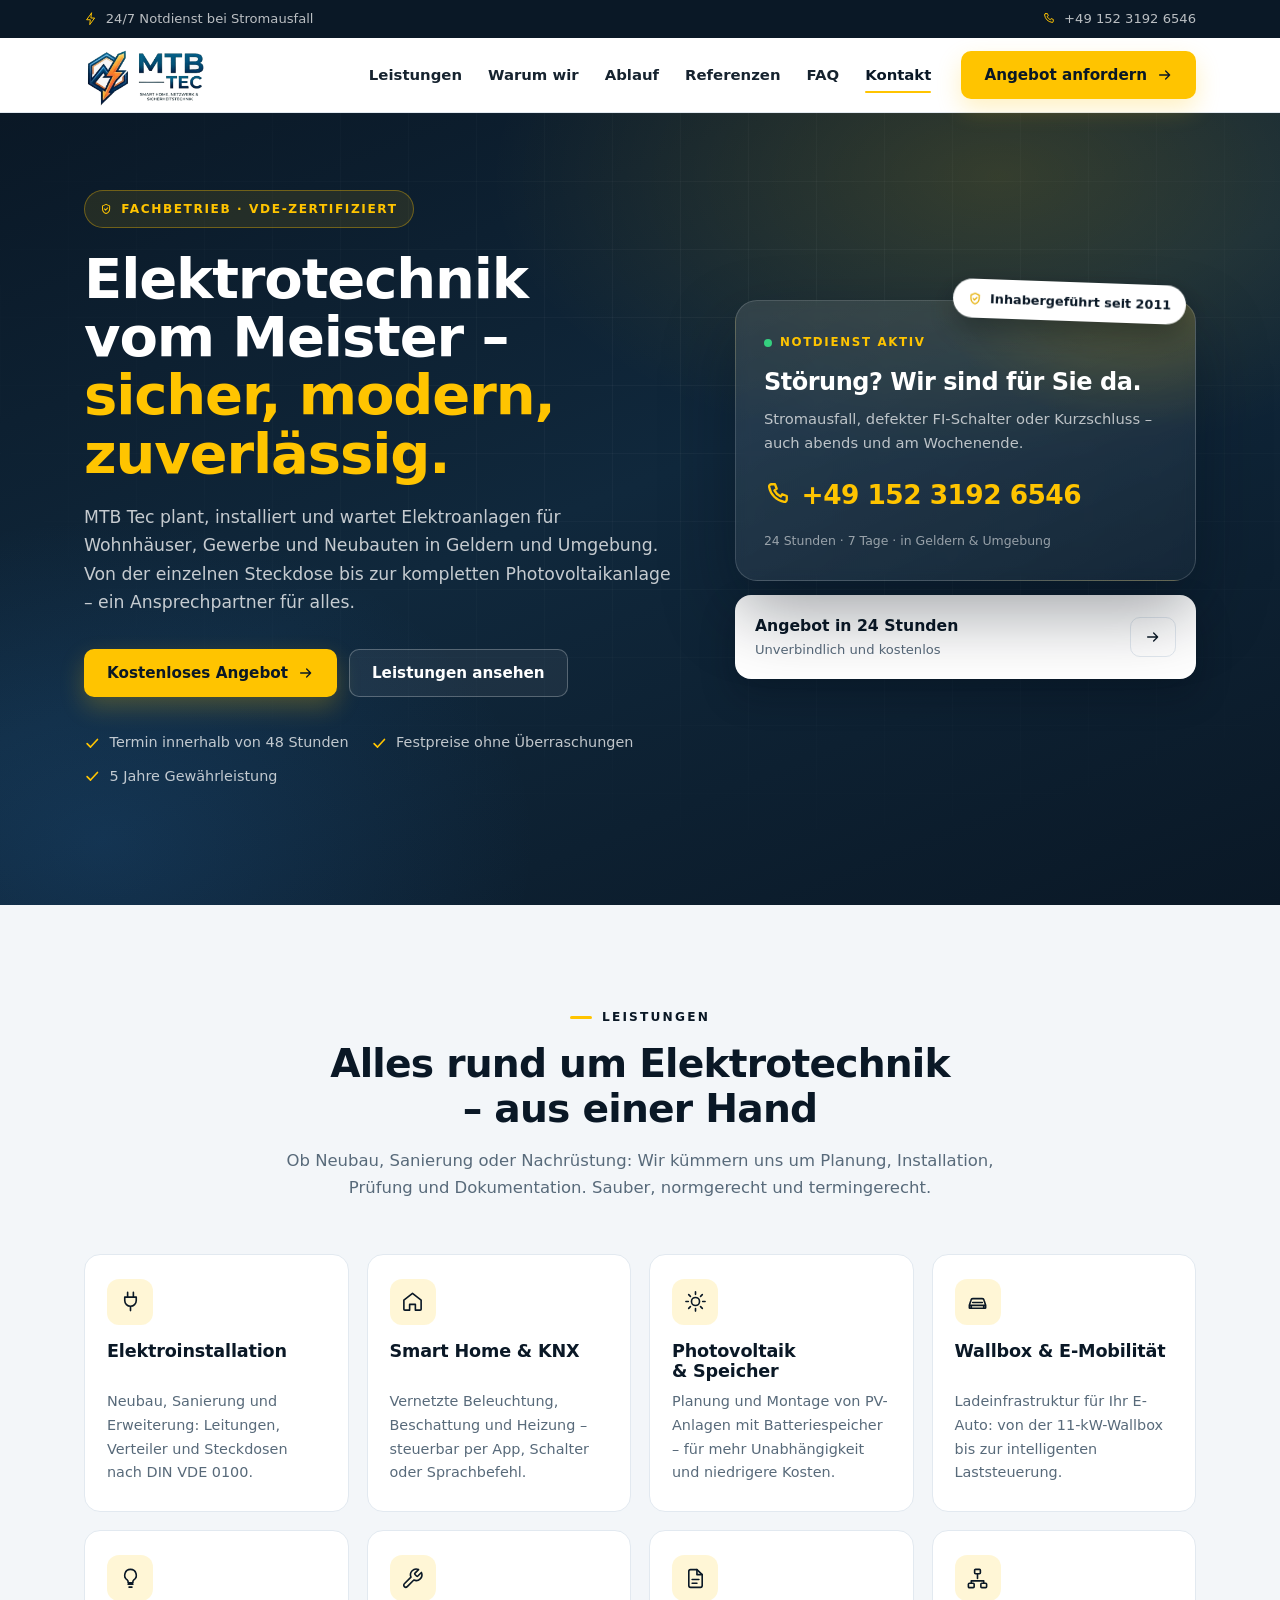
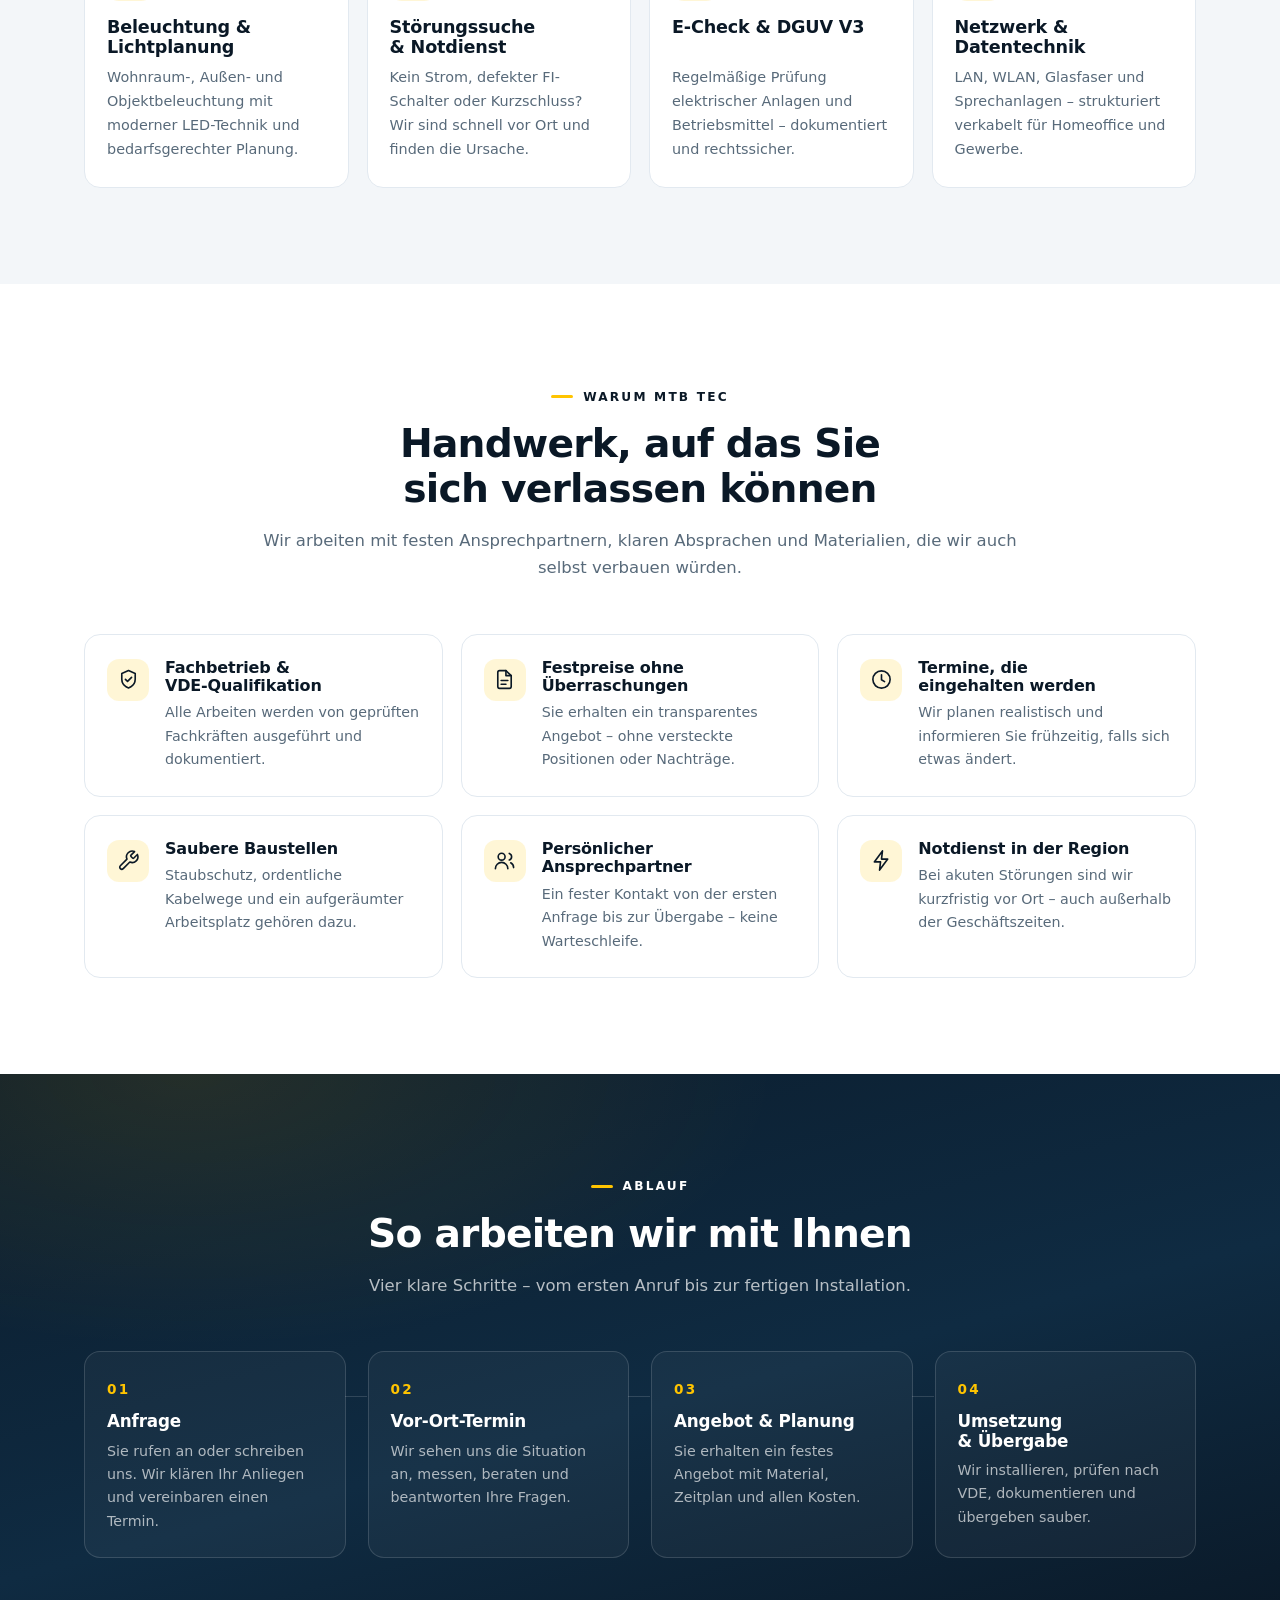
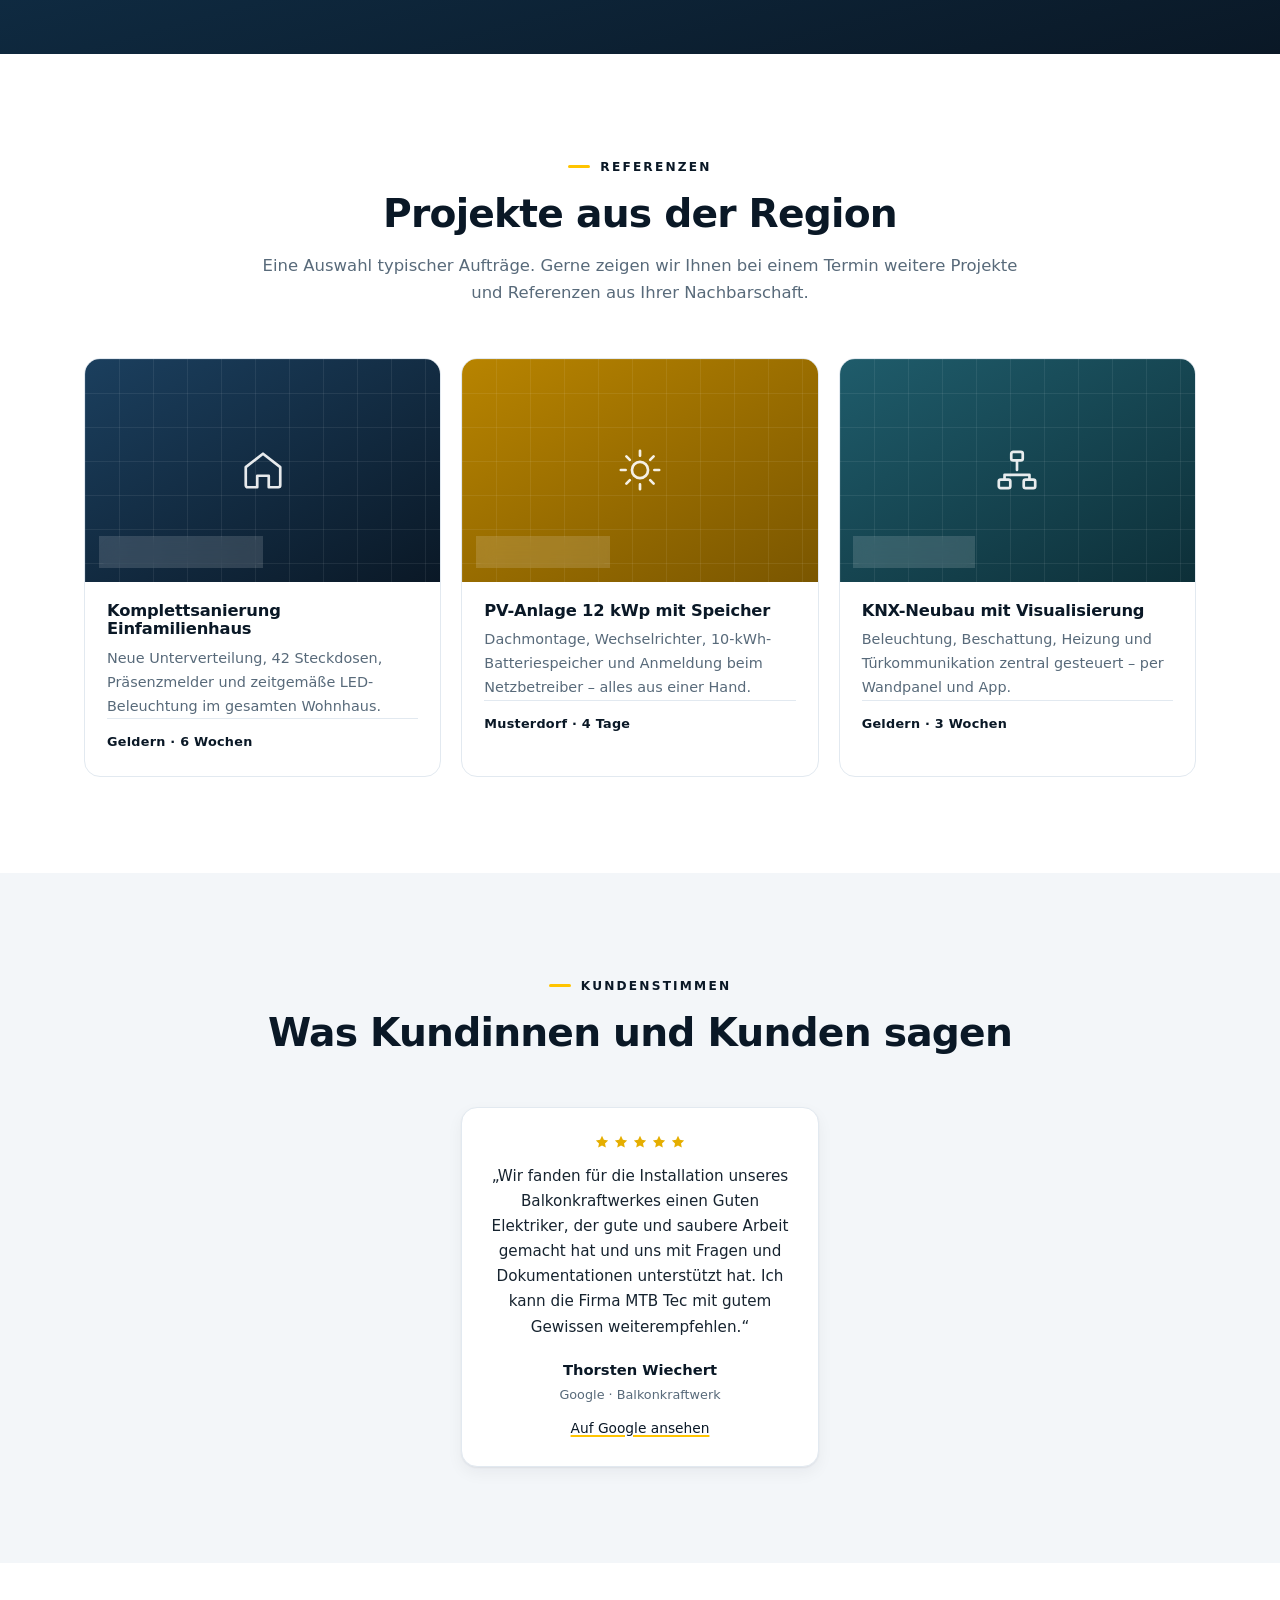
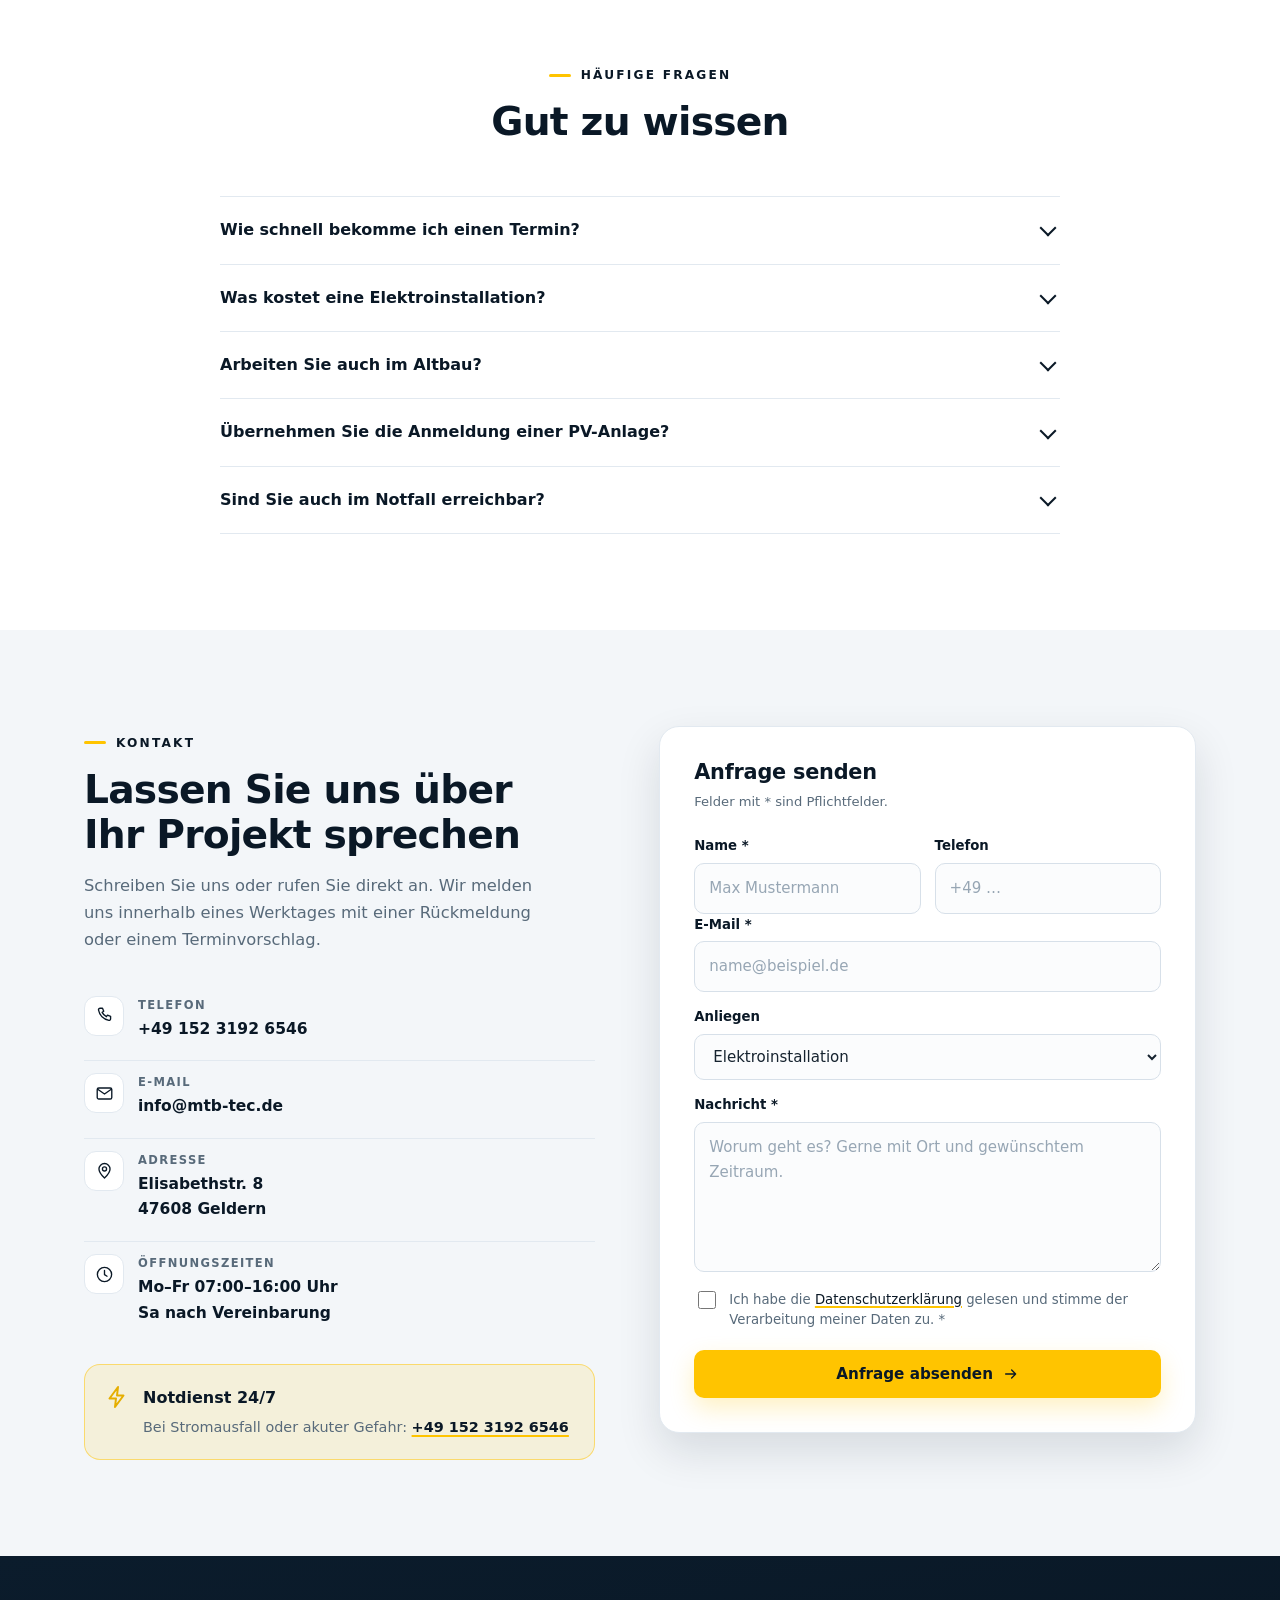
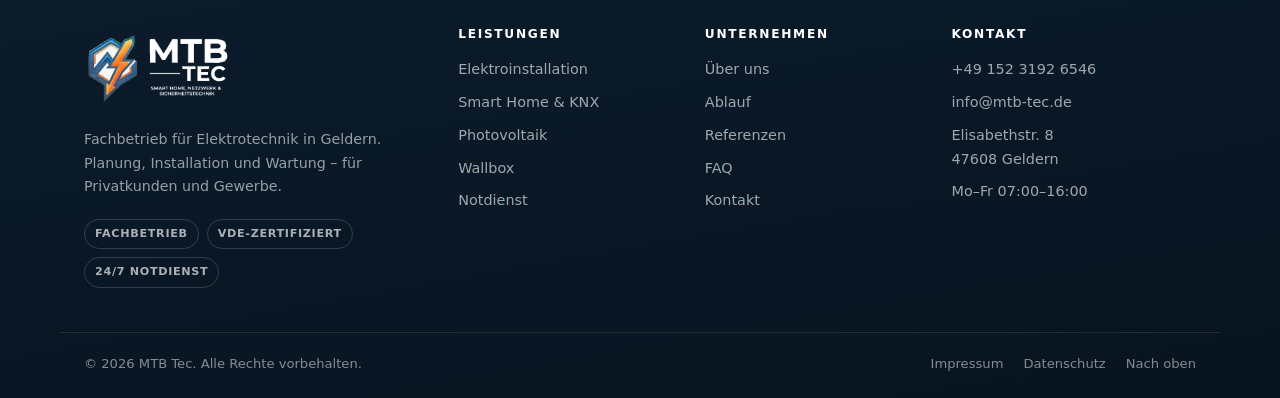
==== commit 98cd1e06: "Sustituir las opiniones de ejemplo por la reseña real de Google y dejar el formulario listo para For" ====
--- a/index.html
+++ b/index.html
@@ -232,25 +232,25 @@
         </div>
 
         <div class="service-grid">
-          <article class="service reveal">
+          <article class="service reveal" id="elektroinstallation">
             <span class="icon-badge"><svg class="icon" aria-hidden="true"><use href="#i-plug"></use></svg></span>
             <h3>Elektroinstallation</h3>
             <p>Neubau, Sanierung und Erweiterung: Leitungen, Verteiler und Steckdosen nach DIN&nbsp;VDE&nbsp;0100.</p>
           </article>
 
-          <article class="service reveal" style="--d:.05s">
+          <article class="service reveal" id="smart-home" style="--d:.05s">
             <span class="icon-badge"><svg class="icon" aria-hidden="true"><use href="#i-home"></use></svg></span>
             <h3>Smart Home &amp; KNX</h3>
             <p>Vernetzte Beleuchtung, Beschattung und Heizung – steuerbar per App, Schalter oder Sprachbefehl.</p>
           </article>
 
-          <article class="service reveal" style="--d:.1s">
+          <article class="service reveal" id="photovoltaik" style="--d:.1s">
             <span class="icon-badge"><svg class="icon" aria-hidden="true"><use href="#i-sun"></use></svg></span>
             <h3>Photovoltaik &amp; Speicher</h3>
             <p>Planung und Montage von PV-Anlagen mit Batteriespeicher – für mehr Unabhängigkeit und niedrigere Kosten.</p>
           </article>
 
-          <article class="service reveal" style="--d:.15s">
+          <article class="service reveal" id="wallbox" style="--d:.15s">
             <span class="icon-badge"><svg class="icon" aria-hidden="true"><use href="#i-car"></use></svg></span>
             <h3>Wallbox &amp; E-Mobilität</h3>
             <p>Ladeinfrastruktur für Ihr E-Auto: von der 11-kW-Wallbox bis zur intelligenten Laststeuerung.</p>
@@ -262,7 +262,7 @@
             <p>Wohnraum-, Außen- und Objektbeleuchtung mit moderner LED-Technik und bedarfsgerechter Planung.</p>
           </article>
 
-          <article class="service reveal" style="--d:.05s">
+          <article class="service reveal" id="notdienst" style="--d:.05s">
             <span class="icon-badge"><svg class="icon" aria-hidden="true"><use href="#i-tool"></use></svg></span>
             <h3>Störungssuche &amp; Notdienst</h3>
             <p>Kein Strom, defekter FI-Schalter oder Kurzschluss? Wir sind schnell vor Ort und finden die Ursache.</p>
@@ -443,26 +443,12 @@
             <div class="stars" aria-hidden="true">
               <svg class="icon"><use href="#i-star"></use></svg><svg class="icon"><use href="#i-star"></use></svg><svg class="icon"><use href="#i-star"></use></svg><svg class="icon"><use href="#i-star"></use></svg><svg class="icon"><use href="#i-star"></use></svg>
             </div>
-            <blockquote><p>„Schnelle Terminvergabe, saubere Arbeit und ein fairer Preis. Die Baustelle war jeden Abend aufgeräumt.“</p></blockquote>
-            <figcaption><strong>Familie Berger</strong><span>Geldern · Altbausanierung</span></figcaption>
-            <span class="sr-only">Bewertung: 5 von 5 Sternen</span>
-          </figure>
-
-          <figure class="quote reveal" style="--d:.08s">
-            <div class="stars" aria-hidden="true">
-              <svg class="icon"><use href="#i-star"></use></svg><svg class="icon"><use href="#i-star"></use></svg><svg class="icon"><use href="#i-star"></use></svg><svg class="icon"><use href="#i-star"></use></svg><svg class="icon"><use href="#i-star"></use></svg>
-            </div>
-            <blockquote><p>„Die PV-Anlage wurde top geplant und erklärt. Auch die Anmeldung beim Netzbetreiber lief ohne Aufwand für uns.“</p></blockquote>
-            <figcaption><strong>M. Kowalski</strong><span>Musterdorf · Photovoltaik</span></figcaption>
-            <span class="sr-only">Bewertung: 5 von 5 Sternen</span>
-          </figure>
-
-          <figure class="quote reveal" style="--d:.16s">
-            <div class="stars" aria-hidden="true">
-              <svg class="icon"><use href="#i-star"></use></svg><svg class="icon"><use href="#i-star"></use></svg><svg class="icon"><use href="#i-star"></use></svg><svg class="icon"><use href="#i-star"></use></svg><svg class="icon"><use href="#i-star"></use></svg>
-            </div>
-            <blockquote><p>„Am Sonntagabend ein Notfall, nach einer Stunde war der Fehler gefunden. So wünscht man sich einen Handwerker.“</p></blockquote>
-            <figcaption><strong>S. Neumann</strong><span>Geldern · Notdienst</span></figcaption>
+            <blockquote><p>„Wir fanden für die Installation unseres Balkonkraftwerkes einen Guten Elektriker, der gute und saubere Arbeit gemacht hat und uns mit Fragen und Dokumentationen unterstützt hat. Ich kann die Firma MTB Tec mit gutem Gewissen weiterempfehlen.“</p></blockquote>
+            <figcaption>
+              <strong>Thorsten Wiechert</strong>
+              <span>Google · Balkonkraftwerk</span>
+              <a href="https://www.google.com/maps/place/MTB+Tec/@51.5165147,6.3483196,17z/data=!4m8!3m7!1s0x47c761e7f26dd47f:0xd6ac827ecd847b69!8m2!3d51.5165147!4d6.3483196!9m1!1b1!16s%2Fg%2F11zxp1mqz9?hl=de" target="_blank" rel="noopener">Auf Google ansehen</a>
+            </figcaption>
             <span class="sr-only">Bewertung: 5 von 5 Sternen</span>
           </figure>
         </div>
@@ -562,7 +548,12 @@
           <p class="form-hint">Felder mit * sind Pflichtfelder.</p>
 
           <form class="form" id="contact-form" action="https://form.taxi/s/FORM_CODE" method="POST">
-            <!-- Form.taxi: función de campos. FORM_CODE sustituir por el código real del panel -->
+            <!--
+              Form.taxi später aktivieren – nur diese zwei Stellen ersetzen, JavaScript nicht anfassen:
+              1. FORM_CODE in action durch den Code aus dem Panel ersetzen (https://form.taxi/s/…)
+              2. _next auf die absolute URL von danke.html der Live-Domain setzen
+              Felder: name, phone, email, topic, message, privacy, _gotcha, _subject, _lang
+            -->
             <input type="hidden" name="_subject" value="Neue Anfrage über mtb-tec.de">
             <input type="hidden" name="_lang" value="de">
             <input type="hidden" name="_next" value="https://jbelascoain.github.io/mtb-tec/danke.html">
@@ -645,11 +636,11 @@
       <nav class="footer-col" aria-label="Leistungen">
         <h4>Leistungen</h4>
         <ul>
-          <li><a href="#leistungen">Elektroinstallation</a></li>
-          <li><a href="#leistungen">Smart Home &amp; KNX</a></li>
-          <li><a href="#leistungen">Photovoltaik</a></li>
-          <li><a href="#leistungen">Wallbox</a></li>
-          <li><a href="#leistungen">Notdienst</a></li>
+          <li><a href="#elektroinstallation">Elektroinstallation</a></li>
+          <li><a href="#smart-home">Smart Home &amp; KNX</a></li>
+          <li><a href="#photovoltaik">Photovoltaik</a></li>
+          <li><a href="#wallbox">Wallbox</a></li>
+          <li><a href="#notdienst">Notdienst</a></li>
         </ul>
       </nav>
 
--- a/assets/css/styles.css
+++ b/assets/css/styles.css
@@ -817,6 +817,10 @@
   grid-template-columns: repeat(3, minmax(0, 1fr));
   gap: 20px;
 }
+.quote-grid > .quote:only-child {
+  grid-column: 2;
+  text-align: center;
+}
 .quote {
   display: flex;
   flex-direction: column;
@@ -852,8 +856,24 @@
   flex-direction: column;
   gap: 2px;
 }
+.quote-grid > .quote:only-child .stars {
+  justify-content: center;
+}
+.quote-grid > .quote:only-child figcaption {
+  align-items: center;
+}
 .quote figcaption strong { font-size: 0.92rem; color: var(--ink); }
 .quote figcaption span { font-size: 0.8rem; color: var(--muted); }
+.quote figcaption a {
+  width: fit-content;
+  margin-top: 10px;
+  font-size: 0.86rem;
+  color: var(--ink);
+  text-decoration: underline;
+  text-decoration-color: var(--accent);
+  text-decoration-thickness: 2px;
+  text-underline-offset: 2px;
+}
 
 /* ---------- FAQ ---------- */
 .faq {
@@ -1231,6 +1251,8 @@
 
 @media (max-width: 720px) {
   :root { --header-h: 66px; }
+  html { scroll-padding-bottom: 96px; }
+  #form-status { scroll-margin-bottom: 96px; }
   .container { padding-inline: 18px; }
   .pill { font-size: 0.7rem; letter-spacing: 0.1em; padding: 7px 12px; }
   .topbar { font-size: 0.76rem; }
@@ -1253,6 +1275,11 @@
   .feature-grid,
   .ref-grid,
   .quote-grid { grid-template-columns: 1fr; }
+  .quote-grid > .quote:only-child {
+    grid-column: auto;
+    justify-self: center;
+    width: min(100%, 420px);
+  }
   .steps { grid-template-columns: 1fr; }
   .ref-card:last-child { grid-column: auto; }
   .ref-card:last-child .ref-thumb { aspect-ratio: 16 / 10; }
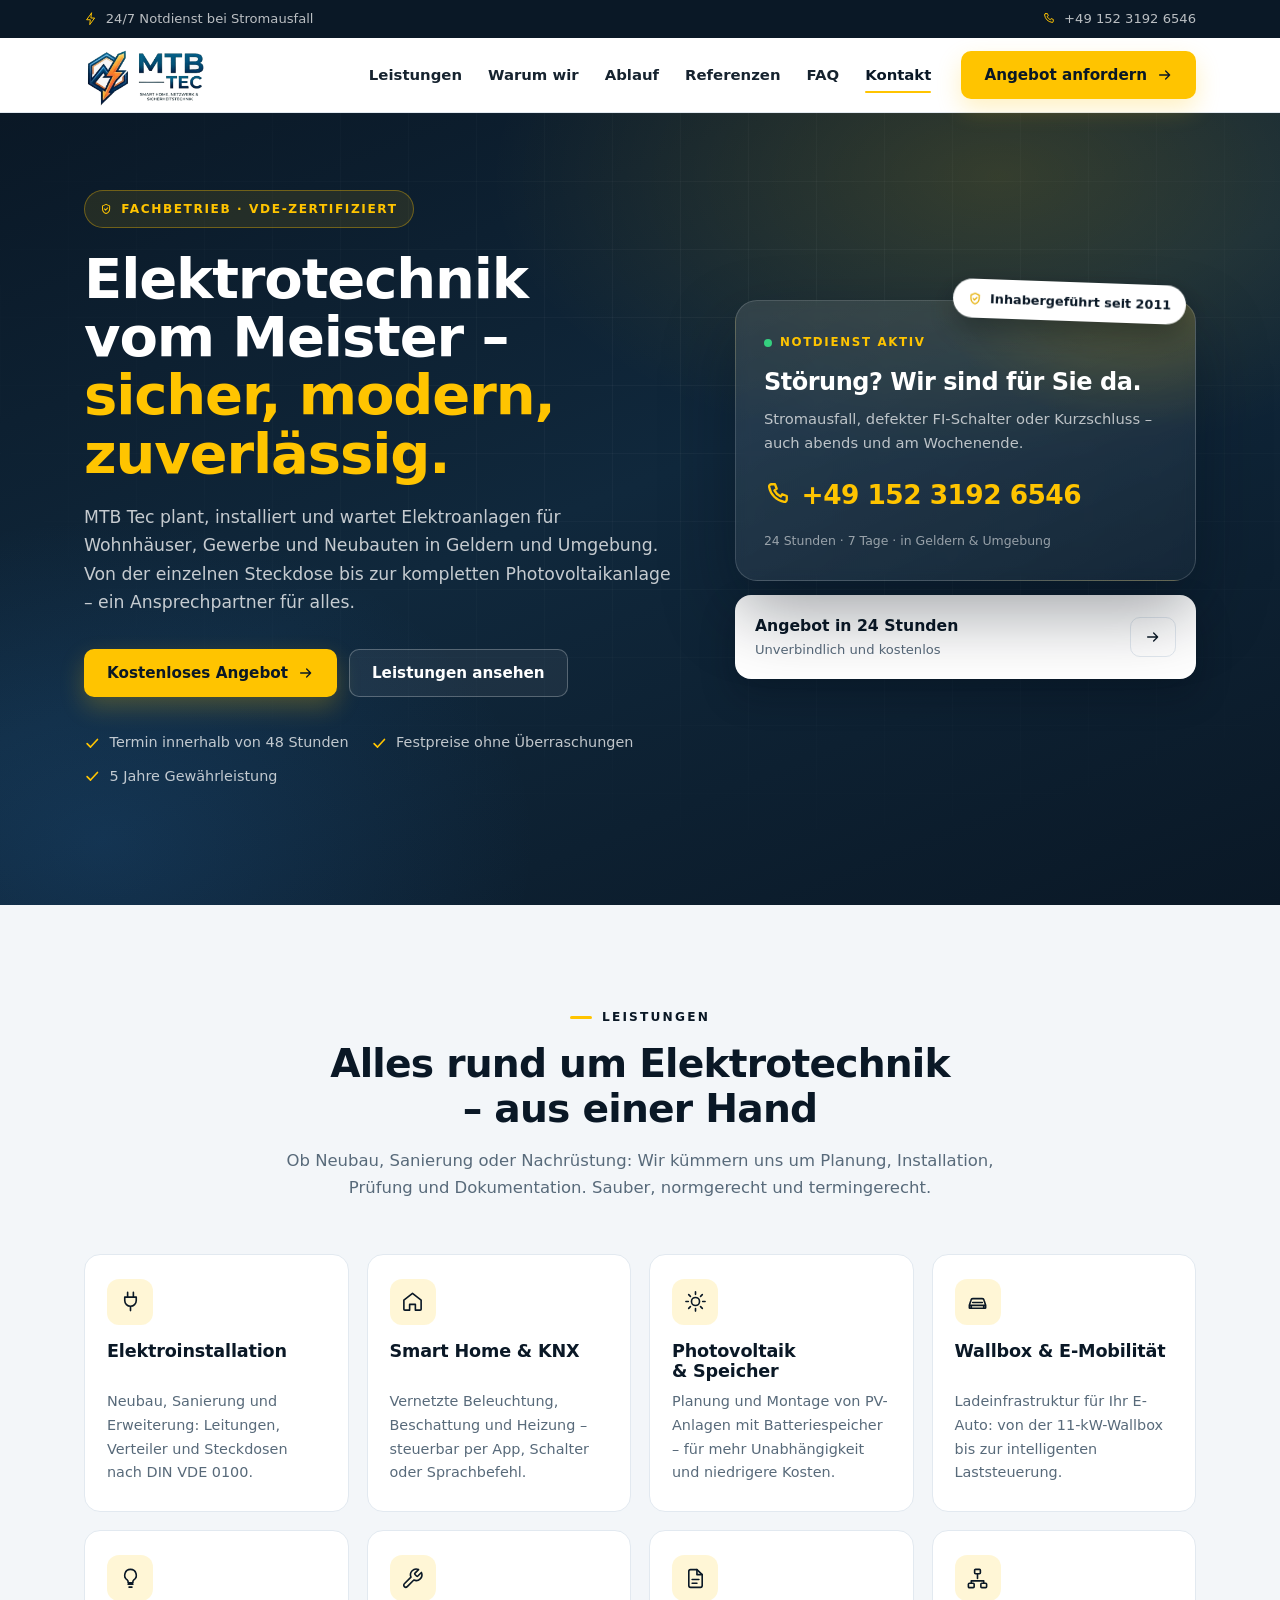
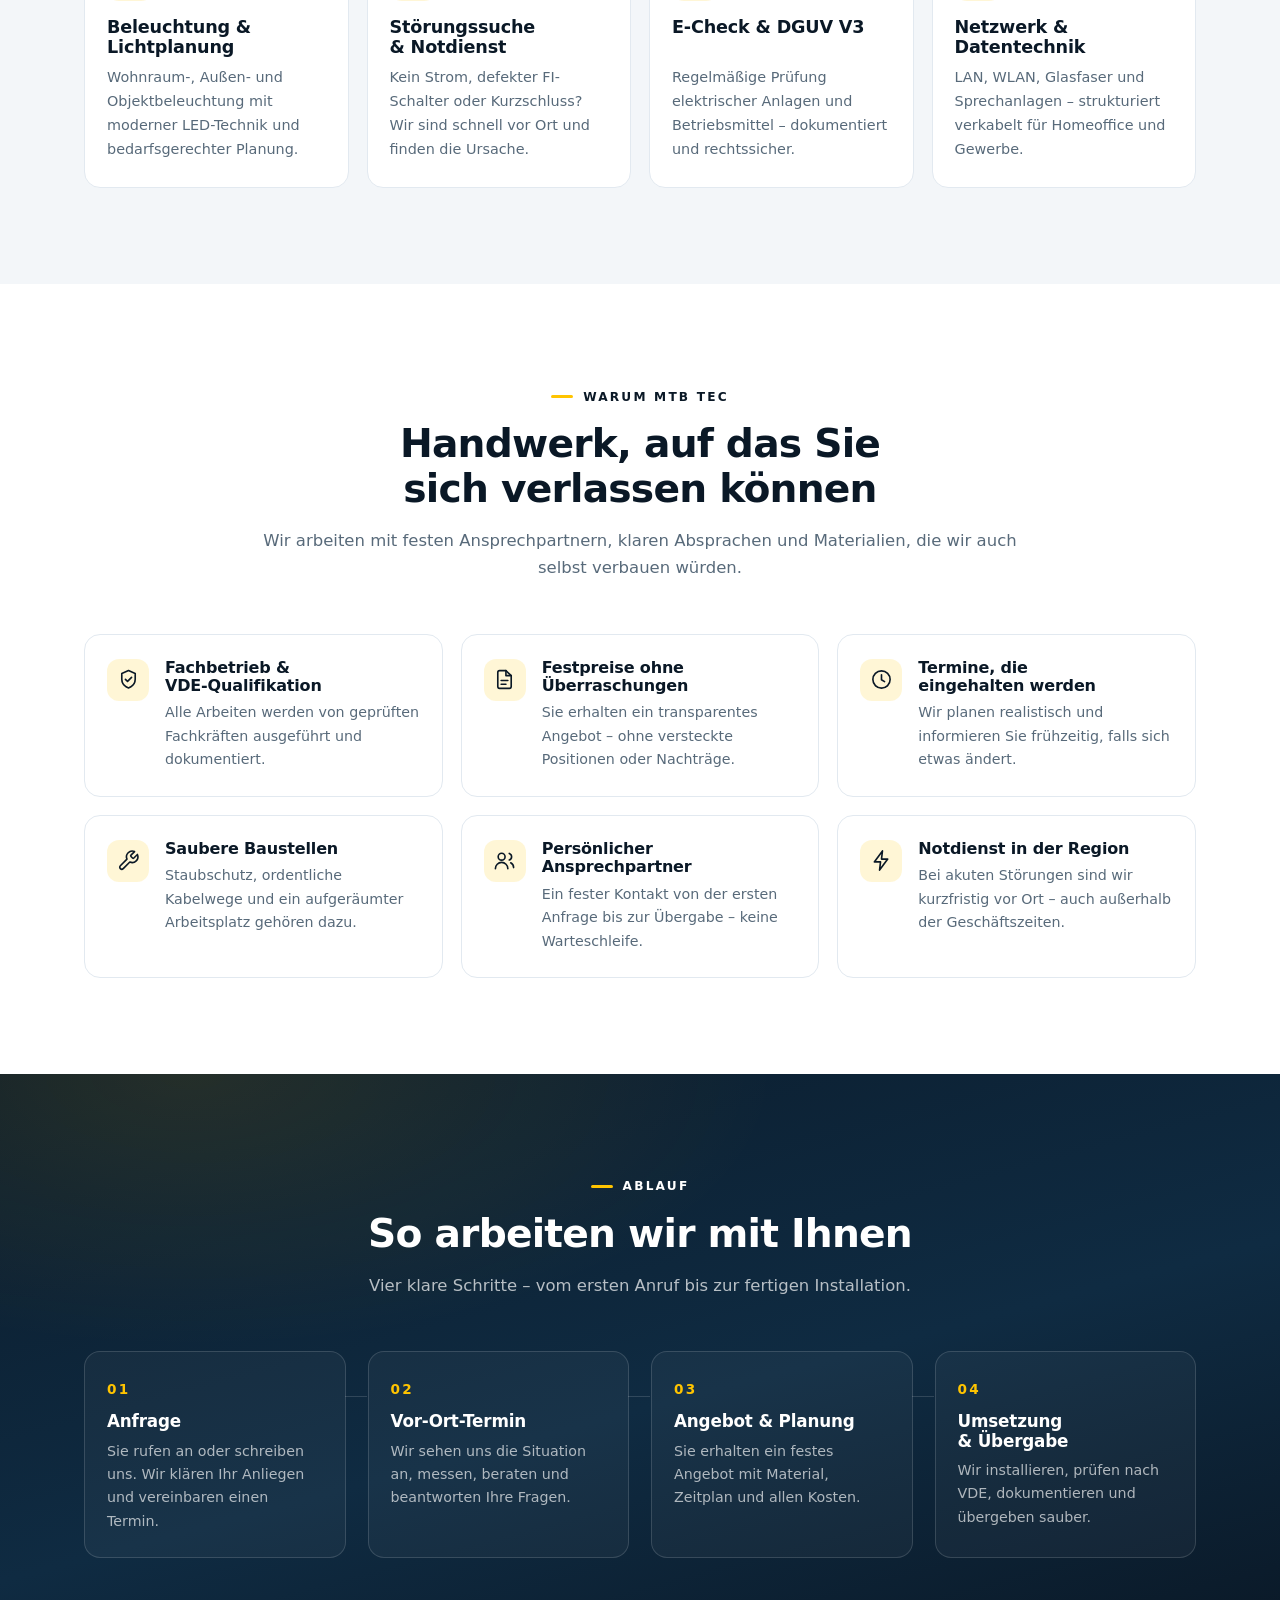
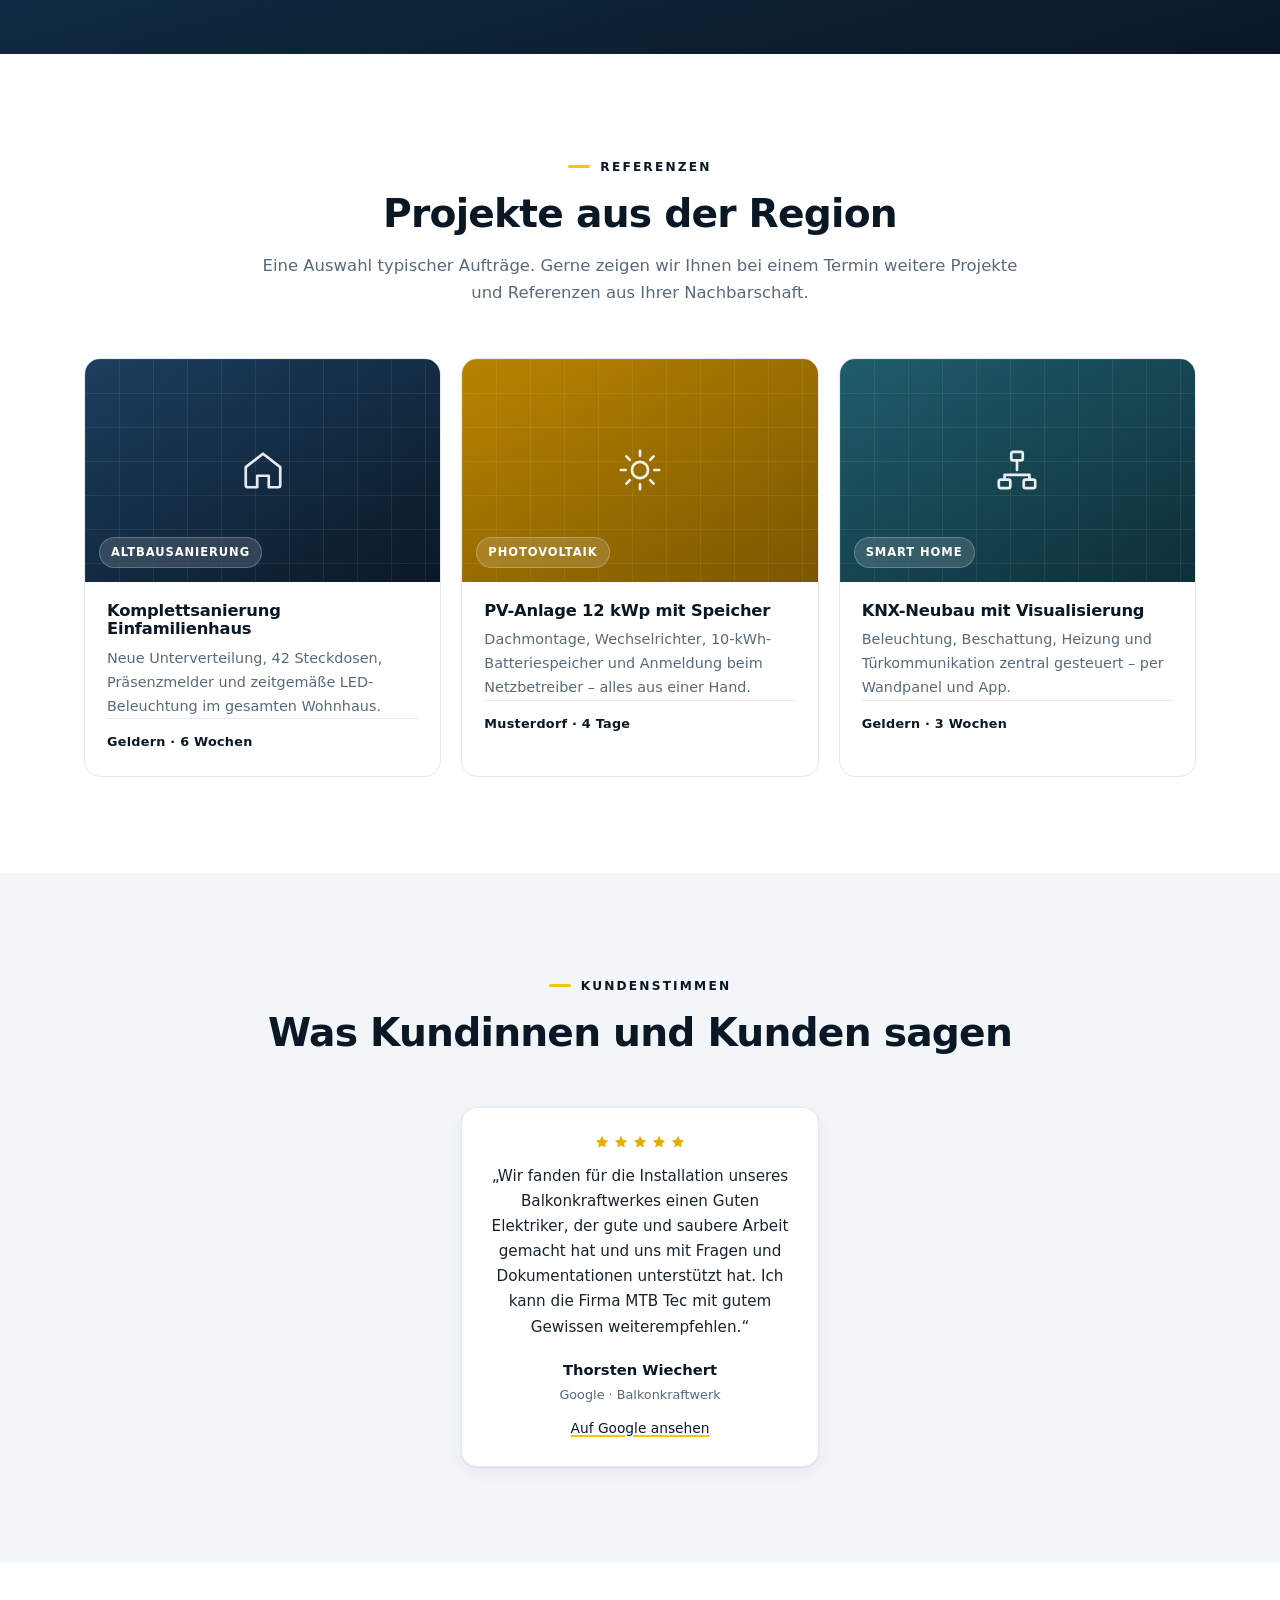
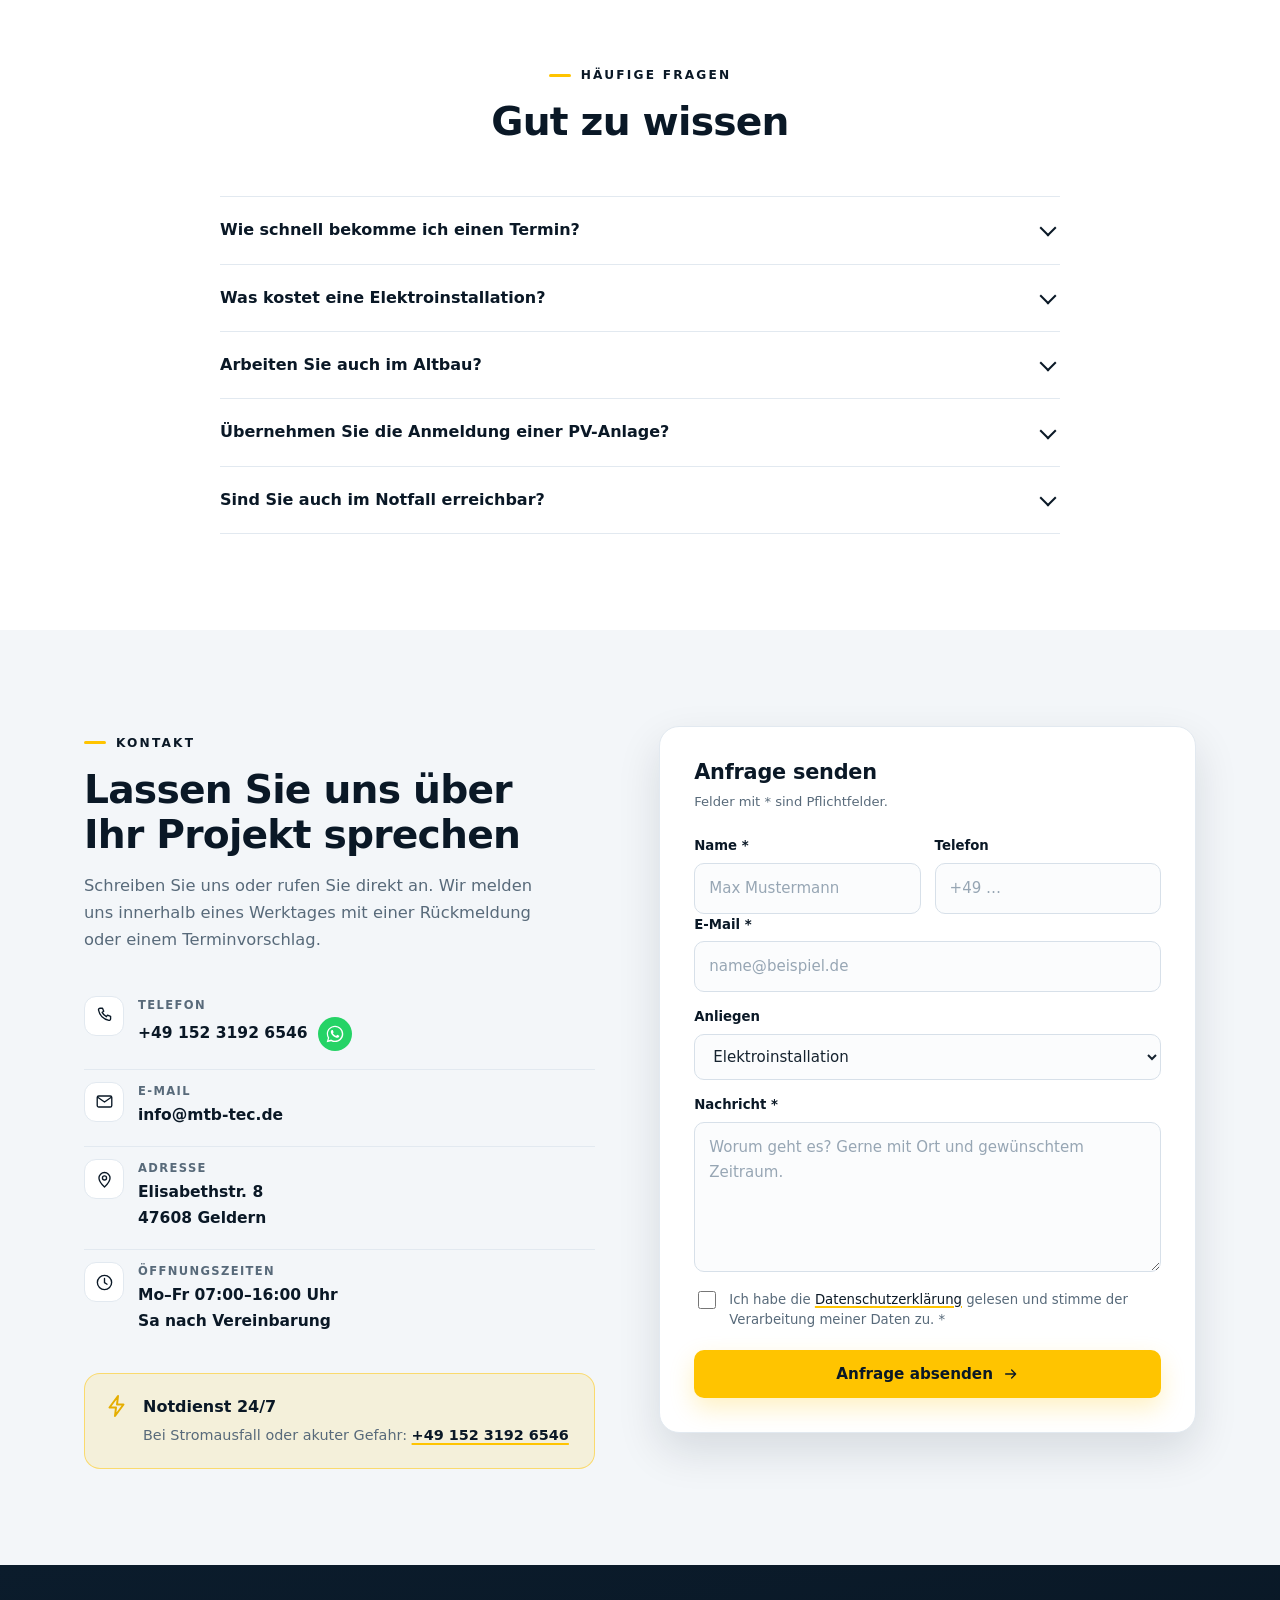
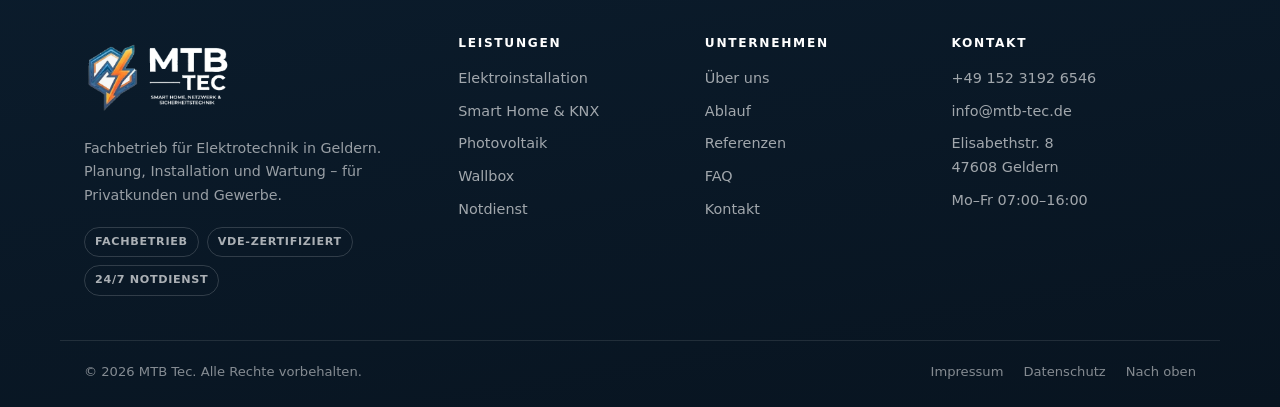
==== commit c95a3596: "Añadir WhatsApp junto al teléfono y un botón flotante solo en el móvil. El chat usa el mismo número " ====
--- a/index.html
+++ b/index.html
@@ -83,6 +83,7 @@
     <symbol id="i-shield" viewBox="0 0 24 24"><path d="M12 2.7 5 5.7v6c0 4.5 3 7.6 7 9.1 4-1.5 7-4.6 7-9.1v-6Z"/><path d="m8.8 11.8 2.2 2.2 4.2-4.2"/></symbol>
     <symbol id="i-network" viewBox="0 0 24 24"><rect x="9" y="2.5" width="6" height="4.5" rx="1"/><rect x="2.5" y="17" width="6" height="4.5" rx="1"/><rect x="15.5" y="17" width="6" height="4.5" rx="1"/><path d="M12 7v5M5.5 17v-2.5h13V17"/></symbol>
     <symbol id="i-phone" viewBox="0 0 24 24"><path d="M6.4 2.8h3.1l1.5 3.9-2 1.4a12.4 12.4 0 0 0 5.4 5.4l1.4-2 3.9 1.5v3.1a2 2 0 0 1-2.2 2A16.2 16.2 0 0 1 4.4 5a2 2 0 0 1 2-2.2Z"/></symbol>
+    <symbol id="i-whatsapp" viewBox="0 0 24 24"><path fill-rule="evenodd" d="M12.04 2C6.58 2 2.15 6.4 2.15 11.83c0 1.74.46 3.44 1.34 4.94L2 22l5.39-1.41a10.1 10.1 0 0 0 4.65 1.14h.01c5.46 0 9.89-4.4 9.89-9.83C21.94 6.4 17.5 2 12.04 2Zm0 18.02h-.01a8.4 8.4 0 0 1-4.28-1.17l-.31-.18-3.2.84.85-3.11-.2-.32a8.2 8.2 0 0 1-1.26-4.38c0-4.54 3.72-8.23 8.3-8.23 2.22 0 4.3.86 5.87 2.42a8.18 8.18 0 0 1 2.43 5.81c0 4.54-3.72 8.32-8.19 8.32Zm4.55-6.16c-.25-.12-1.47-.72-1.7-.81-.23-.08-.39-.12-.56.13-.17.25-.64.8-.79.97-.14.17-.29.19-.54.06-.25-.12-1.05-.39-2-1.23-.74-.66-1.24-1.47-1.38-1.72-.15-.25-.02-.38.11-.5.11-.11.25-.29.37-.43.13-.14.17-.25.25-.41.08-.17.04-.31-.02-.43-.06-.12-.56-1.34-.76-1.84-.2-.48-.4-.42-.56-.42h-.48c-.17 0-.43.06-.66.31-.23.25-.87.85-.87 2.07 0 1.22.89 2.4 1.01 2.56.13.17 1.75 2.67 4.24 3.74.59.26 1.05.41 1.41.52.59.19 1.13.16 1.56.1.48-.07 1.47-.6 1.68-1.18.21-.58.21-1.07.14-1.18-.06-.1-.23-.16-.48-.28Z"/></symbol>
     <symbol id="i-mail" viewBox="0 0 24 24"><rect x="2.8" y="5" width="18.4" height="14" rx="2"/><path d="m3.4 6.6 8.6 6 8.6-6"/></symbol>
     <symbol id="i-pin" viewBox="0 0 24 24"><path d="M12 21.5s7-6.4 7-11.3A7 7 0 0 0 5 10.2c0 4.9 7 11.3 7 11.3Z"/><circle cx="12" cy="10" r="2.6"/></symbol>
     <symbol id="i-clock" viewBox="0 0 24 24"><circle cx="12" cy="12" r="9"/><path d="M12 7v5.2l3.2 2"/></symbol>
@@ -508,7 +509,12 @@
               <span class="icon-badge"><svg class="icon" aria-hidden="true"><use href="#i-phone"></use></svg></span>
               <div>
                 <span class="label">Telefon</span>
-                <a href="tel:+4915231926546">+49 152 3192 6546</a>
+                <div class="contact-phone">
+                  <a href="tel:+4915231926546">+49 152 3192 6546</a>
+                  <a class="btn-wa" href="https://wa.me/4915231926546" target="_blank" rel="noopener" aria-label="Per WhatsApp schreiben">
+                    <svg class="icon" aria-hidden="true"><use href="#i-whatsapp"></use></svg>
+                  </a>
+                </div>
               </div>
             </li>
             <li>
@@ -676,6 +682,10 @@
     </div>
   </footer>
 
+  <a class="btn-wa btn-wa--float" href="https://wa.me/4915231926546" target="_blank" rel="noopener" aria-label="Per WhatsApp schreiben">
+    <svg class="icon" aria-hidden="true"><use href="#i-whatsapp"></use></svg>
+  </a>
+
   <!-- Mobile Schnellkontakt -->
   <div class="mobile-cta" aria-label="Schnellkontakt">
     <a class="btn btn-outline" href="tel:+4915231926546">
--- a/assets/css/styles.css
+++ b/assets/css/styles.css
@@ -966,6 +966,43 @@
   font-size: 0.97rem;
 }
 .contact-list a:hover { color: var(--accent-strong); }
+
+.contact-phone {
+  display: flex;
+  flex-wrap: wrap;
+  align-items: center;
+  gap: 10px;
+  margin-top: 2px;
+}
+.contact-phone > a {
+  display: inline-flex;
+  margin-top: 0;
+}
+.contact-list a.btn-wa {
+  display: inline-flex;
+  align-items: center;
+  justify-content: center;
+  width: 34px;
+  height: 34px;
+  margin-top: 0;
+  padding: 0;
+  line-height: 0;
+  border-radius: 50%;
+  background: #25d366;
+  color: #fff;
+}
+.contact-list a.btn-wa .icon {
+  display: block;
+  width: 20px;
+  height: 20px;
+  fill: currentColor;
+  stroke: none;
+}
+.btn-wa:hover {
+  background: #1ebe5a;
+  color: #fff;
+}
+.btn-wa--float { display: none; }
 
 .notdienst-box {
   display: flex;
@@ -1306,6 +1343,31 @@
     backdrop-filter: blur(10px);
   }
   .mobile-cta .btn { padding: 13px 12px; }
+
+  .btn-wa--float {
+    display: inline-flex;
+    align-items: center;
+    justify-content: center;
+    position: fixed;
+    right: 16px;
+    bottom: calc(86px + env(safe-area-inset-bottom));
+    z-index: 96;
+    width: 56px;
+    height: 56px;
+    padding: 0;
+    border-radius: 50%;
+    background: #25d366;
+    color: #fff;
+    line-height: 0;
+    box-shadow: 0 10px 24px rgba(7, 48, 24, 0.28);
+  }
+  .btn-wa--float .icon {
+    display: block;
+    width: 32px;
+    height: 32px;
+    fill: currentColor;
+    stroke: none;
+  }
 }
 
 @media (max-width: 420px) {
@@ -1405,7 +1467,7 @@
 
 /* ---------- Druck ---------- */
 @media print {
-  .topbar, .site-header, .mobile-cta, .hero::before, .site-footer { display: none; }
+  .topbar, .site-header, .mobile-cta, .btn-wa--float, .hero::before, .site-footer { display: none; }
   body { color: #000; }
   .hero { background: #fff; color: #000; padding-block: 0 20px; }
   .hero h1, .hero h1 .hl, .card-emergency h2,
